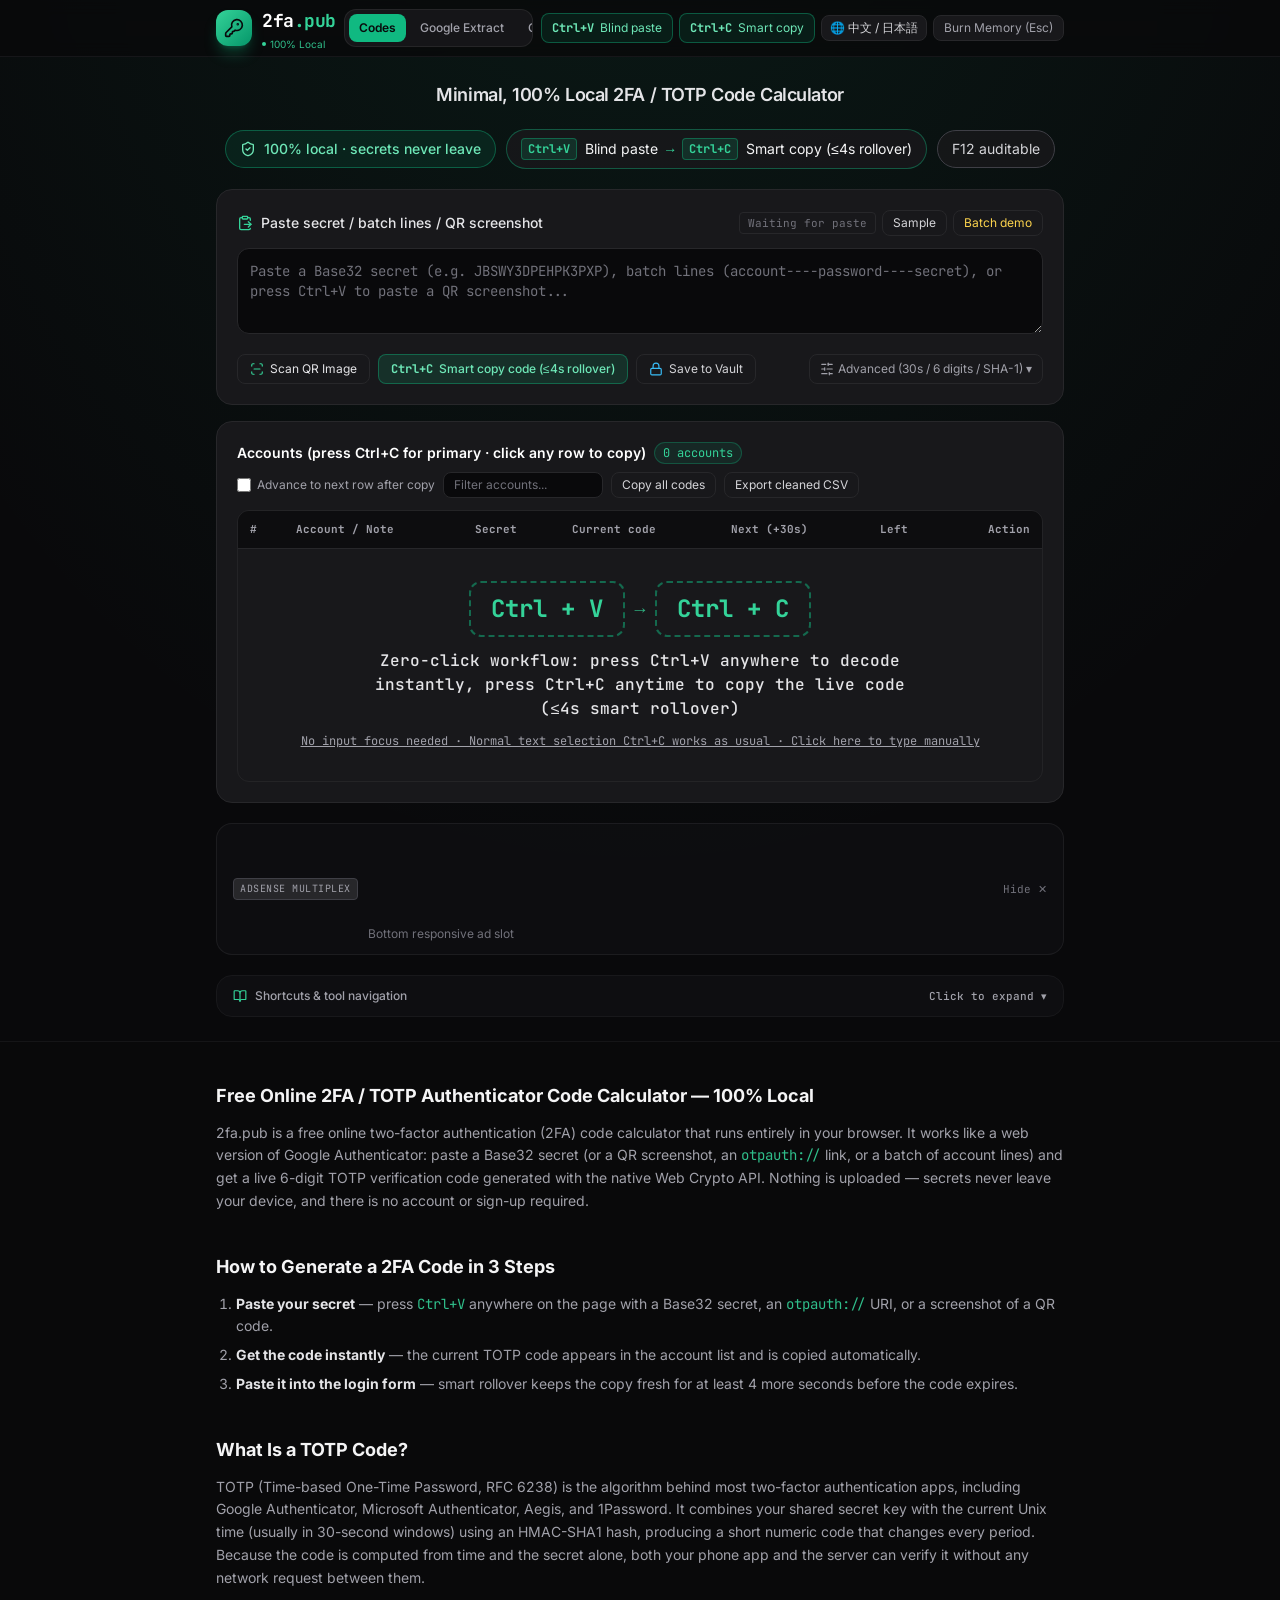
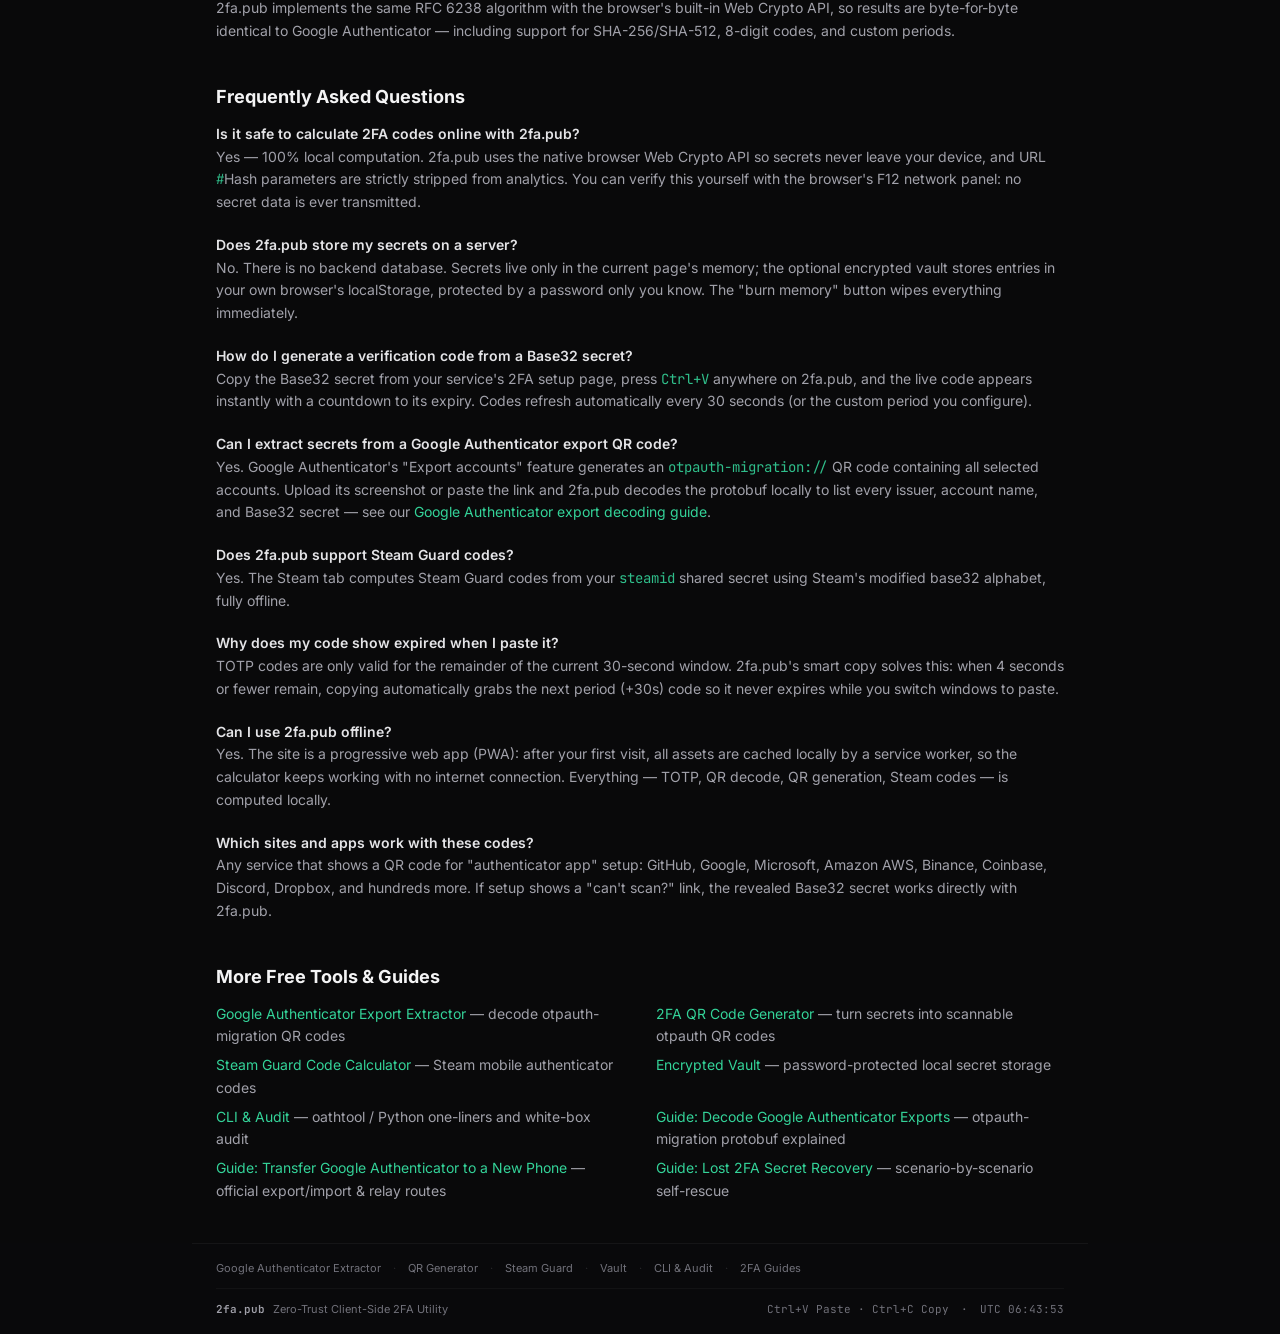
==== index.html @ 12654b47 "Initial commit: 2fa.pub — 100% local 2FA/TOTP toolkit Pure client-side 2FA/TOTP calculator with batc" ====
<!DOCTYPE html>
<html lang="en" class="dark">
<head>
  <meta charset="UTF-8" />
  <meta name="viewport" content="width=device-width, initial-scale=1.0" />
  <title>Free 2FA/TOTP Code Calculator Online - 100% Local, No Uploads | 2fa.pub</title>
  <meta name="description" content="2fa.pub is a 100% client-side 2FA/TOTP code calculator: press Ctrl+V anywhere to decode secrets or QR screenshots instantly, with <=4s smart rollover copy, batch account cleaning, Google Authenticator export decoding, and Steam Guard tokens. Zero uploads." />
  <meta name="keywords" content="2FA calculator,TOTP generator online,2fa.pub,2fa.live alternative,batch 2FA cleaner,Google Authenticator export decoder,otpauth-migration extractor,Steam Guard calculator,2FA验证码计算器,TOTP在线计算,2FA認証コード" />
  <meta name="author" content="2fa.pub" />
  <meta name="robots" content="index, follow, max-image-preview:large, max-snippet:-1" />
  <meta name="theme-color" content="#09090B" />
  <!-- Google AdSense Account Verification -->
  <meta id="metaGoogleAdsenseAccount" name="google-adsense-account" content="ca-pub-7685572758265529" />

  <!-- Canonical & Hreflang -->
  <link rel="canonical" href="https://2fa.pub/" />

  <!-- Open Graph & Twitter Card -->
  <meta property="og:type" content="website" />
  <meta property="og:site_name" content="2fa.pub" />
  <meta property="og:title" content="Free 2FA/TOTP Code Calculator Online - 100% Local, No Uploads | 2fa.pub" />
  <meta property="og:description" content="2fa.pub is a 100% client-side 2FA/TOTP code calculator: press Ctrl+V anywhere to decode secrets or QR screenshots instantly, with <=4s smart rollover copy, batch account cleaning, Google Authenticator export decoding, and Steam Guard tokens. Zero uploads." />
  <meta property="og:url" content="https://2fa.pub/" />
  <meta property="og:locale" content="en_US" />
  <meta property="og:locale:alternate" content="zh_CN" />
  <meta property="og:locale:alternate" content="ja_JP" />
  <meta property="og:image" content="https://2fa.pub/assets/og-image.png" />
  <meta property="og:image:width" content="1200" />
  <meta property="og:image:height" content="630" />
  <meta name="twitter:card" content="summary_large_image" />
  <meta name="twitter:title" content="2fa.pub — Minimalist Zero-Trust Client-Side 2FA Calculator" />
  <meta name="twitter:description" content="Press Ctrl+V anywhere to decode 2FA secrets or QR screenshots in 1.5s. 100% local Web Crypto with 4s smart rollover." />
  <meta name="twitter:image" content="https://2fa.pub/assets/og-image.png" />

  <!-- Favicons & PWA Icons -->
  <link rel="icon" type="image/png" sizes="64x64" href="/assets/icon-64.png" />
  <link rel="icon" type="image/png" sizes="192x192" href="/assets/icon-192.png" />
  <link rel="apple-touch-icon" sizes="180x180" href="/assets/icon-180.png" />
  <link rel="manifest" href="/manifest.json" />

  <!-- JSON-LD Structured Data for Google SEO -->
  <script type="application/ld+json">
  {
    "@context": "https://schema.org",
    "@graph": [
      {
        "@type": "WebSite",
        "@id": "https://2fa.pub/#website",
        "url": "https://2fa.pub/",
        "name": "2fa.pub",
        "description": "Minimalist Zero-Trust Client-Side 2FA/TOTP Calculator",
        "inLanguage": ["en", "zh-CN", "ja"]
      },
      {
        "@type": "WebApplication",
        "@id": "https://2fa.pub/#webapp",
        "name": "2fa.pub Client-Side 2FA/TOTP Utility",
        "url": "https://2fa.pub/",
        "applicationCategory": "SecurityApplication",
        "operatingSystem": "All",
        "offers": { "@type": "Offer", "price": "0", "priceCurrency": "USD" },
        "featureList": [
          "Site-wide Ctrl+V blind paste for Base32 secrets or QR screenshots",
          "Smart <=4s expiration rollover auto-copies the next period code",
          "Batch account/password/secret cleaner (---- and CSV)",
          "Google Authenticator export QR (otpauth-migration://) local secret extractor",
          "100% browser Web Crypto computation with URL #Hash privacy isolation"
        ]
      },
      {
        "@type": "FAQPage",
        "@id": "https://2fa.pub/#faq",
        "mainEntity": [
          {
            "@type": "Question",
            "name": "Is it safe to calculate 2FA codes online with 2fa.pub?",
            "acceptedAnswer": {
              "@type": "Answer",
              "text": "Yes — 100% local computation. 2fa.pub uses the native browser Web Crypto API so secrets never leave your device, and URL #Hash parameters are strictly stripped from analytics. You can verify this yourself with the browser's F12 network panel: no secret data is ever transmitted."
            }
          },
          {
            "@type": "Question",
            "name": "Does 2fa.pub store my secrets on a server?",
            "acceptedAnswer": {
              "@type": "Answer",
              "text": "No. There is no backend database. Secrets live only in the current page's memory; the optional encrypted vault stores entries in your own browser's localStorage, protected by a password only you know. The burn memory button wipes everything immediately."
            }
          },
          {
            "@type": "Question",
            "name": "How do I generate a verification code from a Base32 secret?",
            "acceptedAnswer": {
              "@type": "Answer",
              "text": "Copy the Base32 secret from your service's 2FA setup page, press Ctrl+V anywhere on 2fa.pub, and the live code appears instantly with a countdown to its expiry. Codes refresh automatically every 30 seconds (or the custom period you configure)."
            }
          },
          {
            "@type": "Question",
            "name": "Can I extract secrets from a Google Authenticator export QR code?",
            "acceptedAnswer": {
              "@type": "Answer",
              "text": "Yes. Google Authenticator's Export accounts feature generates an otpauth-migration:// QR code containing all selected accounts. Upload its screenshot or paste the link and 2fa.pub decodes the protobuf locally to list every issuer, account name, and Base32 secret."
            }
          },
          {
            "@type": "Question",
            "name": "Does 2fa.pub support Steam Guard codes?",
            "acceptedAnswer": {
              "@type": "Answer",
              "text": "Yes. The Steam tab computes Steam Guard codes from your steamid shared secret using Steam's modified base32 alphabet, fully offline."
            }
          },
          {
            "@type": "Question",
            "name": "Why does my code show expired when I paste it?",
            "acceptedAnswer": {
              "@type": "Answer",
              "text": "TOTP codes are only valid for the remainder of the current 30-second window. 2fa.pub's smart copy solves this: when 4 seconds or fewer remain, copying automatically grabs the next period (+30s) code so it never expires while you switch windows to paste."
            }
          },
          {
            "@type": "Question",
            "name": "Can I use 2fa.pub offline?",
            "acceptedAnswer": {
              "@type": "Answer",
              "text": "Yes. The site is a progressive web app (PWA): after your first visit, all assets are cached locally by a service worker, so the calculator keeps working with no internet connection. Everything — TOTP, QR decode, QR generation, Steam codes — is computed locally."
            }
          },
          {
            "@type": "Question",
            "name": "Which sites and apps work with these codes?",
            "acceptedAnswer": {
              "@type": "Answer",
              "text": "Any service that shows a QR code for authenticator app setup: GitHub, Google, Microsoft, Amazon AWS, Binance, Coinbase, Discord, Dropbox, and hundreds more. If setup shows a can't scan link, the revealed Base32 secret works directly with 2fa.pub."
            }
          }
        ]
      }
    ]
  }
  </script>

  <link rel="stylesheet" href="/assets/tailwind.css" />
  <link rel="stylesheet" href="/assets/fonts/fonts.css" />
  <script src="/assets/vendor/lucide.min.js"></script>
  <script src="/assets/vendor/jsQR.min.js"></script>
  <script src="/assets/vendor/qrcode.min.js"></script>
  <style>
    body {
      background-color: #09090B;
      color: #F4F4F5;
      font-family: 'Inter', -apple-system, BlinkMacSystemFont, sans-serif;
      overflow-x: hidden;
      background-image: radial-gradient(ellipse 70% 40% at 50% -10%, rgba(16, 185, 129, 0.10), transparent);
    }
    .font-mono-tabular {
      font-family: 'JetBrains Mono', monospace;
      font-variant-numeric: tabular-nums;
    }
    @keyframes pulseFast {
      0%, 100% { opacity: 1; transform: scale(1); }
      50% { opacity: 0.7; transform: scale(0.99); }
    }
    .animate-pulse-fast {
      animation: pulseFast 0.7s cubic-bezier(0.4, 0, 0.6, 1) infinite;
    }
    @keyframes rowRipple {
      0% { background-color: rgba(16, 185, 129, 0.28); }
      100% { background-color: transparent; }
    }
    .row-copied-flash {
      animation: rowRipple 1.1s ease-out;
    }
    details > summary {
      list-style: none;
    }
    details > summary::-webkit-details-marker {
      display: none;
    }
  </style>
</head>
<body class="min-h-screen bg-[#09090B] text-zinc-100 flex flex-col selection:bg-emerald-500/30 selection:text-emerald-200">

  <!-- ==================== ULTRA-CLEAN MINIMAL HEADER ==================== -->
  <header class="border-b border-zinc-900/90 bg-zinc-950/80 backdrop-blur sticky top-0 z-40">
    <div class="max-w-4xl mx-auto px-4 sm:px-6 h-14 flex items-center justify-between gap-2">
      <!-- Brand -->
      <div class="flex items-center gap-2.5 shrink-0">
        <div class="w-9 h-9 rounded-xl bg-gradient-to-br from-emerald-400 to-emerald-600 shadow-lg shadow-emerald-500/30 flex items-center justify-center">
          <i data-lucide="key-round" class="w-5 h-5 text-zinc-950"></i>
        </div>
        <div class="flex flex-col leading-none">
          <span class="text-lg font-bold tracking-tight text-white font-mono-tabular">2fa<span class="text-emerald-400">.pub</span></span>
          <span class="hidden sm:flex items-center gap-1 text-[10px] text-emerald-400/90 mt-1">
            <span class="w-1 h-1 rounded-full bg-emerald-400"></span>
            <span data-i18n="zeroTrustBadge">100% Local</span>
          </span>
        </div>
      </div>

      <!-- Clean Segmented Navigation -->
      <nav class="flex items-center gap-1 overflow-x-auto [scrollbar-width:none] [&::-webkit-scrollbar]:hidden bg-zinc-900/90 p-1 rounded-xl border border-zinc-800/90 text-xs" aria-label="Main navigation" data-i18n-aria="navAriaLabel">
        <button id="tabBtn-totp" type="button" onclick="switchTab('totp')" class="tab-nav-btn px-2.5 py-1.5 rounded-lg font-semibold whitespace-nowrap transition bg-emerald-500 text-zinc-950">
          <span data-i18n="navTotp">Codes</span>
        </button>
        <button id="tabBtn-migration" type="button" onclick="switchTab('migration')" class="tab-nav-btn px-2.5 py-1.5 rounded-lg font-medium whitespace-nowrap transition text-zinc-400 hover:text-white">
          <span data-i18n="navMigration">Google Extract</span>
        </button>
        <button id="tabBtn-qrgen" type="button" onclick="switchTab('qrgen')" class="tab-nav-btn px-2.5 py-1.5 rounded-lg font-medium whitespace-nowrap transition text-zinc-400 hover:text-white">
          <span data-i18n="navQrGen">QR Code</span>
        </button>
        <button id="tabBtn-steam" type="button" onclick="switchTab('steam')" class="tab-nav-btn px-2.5 py-1.5 rounded-lg font-medium whitespace-nowrap transition text-zinc-400 hover:text-white">
          <span data-i18n="navSteam">Steam</span>
        </button>
        <button id="tabBtn-vault" type="button" onclick="switchTab('vault')" class="tab-nav-btn px-2.5 py-1.5 rounded-lg font-medium whitespace-nowrap transition text-zinc-400 hover:text-white">
          <span data-i18n="navVault">Vault</span>
        </button>
        <button id="tabBtn-cli" type="button" onclick="switchTab('cli')" class="tab-nav-btn px-2.5 py-1.5 rounded-lg font-medium whitespace-nowrap transition text-zinc-400 hover:text-white">
          <span data-i18n="navCli">CLI · Audit</span>
        </button>
      </nav>

      <!-- Minimal Utility Actions -->
      <div class="flex items-center gap-1.5 shrink-0">
        <button id="btnHeaderPaste" type="button" onclick="focusOmniInput()" class="hidden md:inline-flex items-center gap-1.5 px-2.5 py-1.5 rounded-lg bg-emerald-500/10 hover:bg-emerald-500/20 border border-emerald-500/40 text-xs text-emerald-300 transition" data-i18n-title="headerPasteTip">
          <kbd class="font-mono-tabular font-bold">Ctrl+V</kbd>
          <span class="hidden lg:inline" data-i18n="headerPasteLabel">Blind paste</span>
        </button>
        <button id="btnHeaderCopy" type="button" onclick="copySmartSingleCode()" class="hidden md:inline-flex items-center gap-1.5 px-2.5 py-1.5 rounded-lg bg-emerald-500/10 hover:bg-emerald-500/20 border border-emerald-500/40 text-xs text-emerald-300 transition" data-i18n-title="headerCopyTip">
          <kbd class="font-mono-tabular font-bold">Ctrl+C</kbd>
          <span class="hidden lg:inline" data-i18n="headerCopyLabel">Smart copy</span>
        </button>
        <button id="btnToggleLang" type="button" onclick="toggleLanguage()" class="px-2 py-1 rounded-lg bg-zinc-900 hover:bg-zinc-800 border border-zinc-800 text-xs text-zinc-300 transition" data-i18n-title="langSwitchTip">
          🌐 日本語 / 中文
        </button>
        <button id="btnBurnAll" type="button" onclick="burnAllData()" class="px-2.5 py-1 rounded-lg bg-zinc-900 hover:bg-red-500/20 border border-zinc-800 hover:border-red-500/40 text-xs text-zinc-400 hover:text-red-300 transition" data-i18n-title="burnTip">
          <span data-i18n="burnBtn">Burn Memory (Esc)</span>
        </button>
      </div>
    </div>
  </header>

  <!-- ==================== CENTERED SINGLE-COLUMN WORKSPACE ==================== -->
  <main class="max-w-4xl w-full mx-auto px-4 sm:px-6 py-6 flex-1 space-y-5">

    <!-- ==================== H1: PRIMARY KEYWORD HEADING ==================== -->
    <h1 class="text-center text-base sm:text-lg font-semibold text-zinc-200 tracking-tight" data-i18n="h1Title">Minimal, 100% Local 2FA / TOTP Code Calculator</h1>

    <!-- ==================== TRUST STRIP: ZERO-TRUST LOCAL & SITE-WIDE BLIND PASTE ==================== -->
    <div class="flex flex-wrap sm:flex-nowrap items-center justify-center gap-2.5 text-sm">
      <button type="button" onclick="switchTab('cli')" class="inline-flex items-center gap-2 px-3.5 py-2 rounded-full bg-emerald-500/10 border border-emerald-500/40 text-emerald-300 font-medium hover:bg-emerald-500/20 transition whitespace-nowrap" data-i18n-title="trustLocalTip">
        <i data-lucide="shield-check" class="w-4 h-4"></i>
        <span data-i18n="trustLocal">100% local · secrets never leave</span>
      </button>
      <button type="button" onclick="copySmartSingleCode()" class="inline-flex items-center gap-2 px-3.5 py-2 rounded-full bg-zinc-900/90 hover:bg-zinc-800 border border-emerald-500/40 text-zinc-100 transition whitespace-nowrap" data-i18n-title="trustComboTip">
        <kbd class="px-1.5 py-0.5 rounded bg-emerald-500/15 border border-emerald-500/40 font-mono-tabular font-bold text-emerald-400 text-xs">Ctrl+V</kbd>
        <span data-i18n="trustPaste">Blind paste</span>
        <span class="text-emerald-400 font-mono-tabular font-bold">→</span>
        <kbd class="px-1.5 py-0.5 rounded bg-emerald-500/15 border border-emerald-500/40 font-mono-tabular font-bold text-emerald-400 text-xs">Ctrl+C</kbd>
        <span data-i18n="trustCopy">Smart copy (≤4s rollover)</span>
      </button>
      <button type="button" onclick="switchTab('cli')" class="inline-flex items-center gap-2 px-3.5 py-2 rounded-full bg-zinc-900/80 border border-zinc-700 text-zinc-300 hover:text-zinc-100 hover:border-zinc-600 transition whitespace-nowrap" data-i18n-title="trustAuditTip">
        <span data-i18n="trustAudit">F12 auditable</span>
      </button>
    </div>

    <!-- ==================== TAB 1: MINIMALIST TOTP CALCULATOR ==================== -->
    <section id="view-totp" class="space-y-4">

      <!-- OMNI-INPUT BOX -->
      <div class="bg-[#18181B] border border-[#27272A] rounded-2xl p-4 sm:p-5 space-y-3">
        <div class="flex items-center justify-between gap-2 flex-wrap">
          <label for="omniInputTextarea" class="text-xs sm:text-sm font-medium text-zinc-200 flex items-center gap-2">
            <i data-lucide="clipboard-paste" class="w-4 h-4 text-emerald-400"></i>
            <span data-i18n="inputCabinTitle">Paste secret / batch lines / QR screenshot</span>
          </label>
          <div class="flex items-center gap-1.5">
            <span id="detectedModeBadge" class="text-[11px] font-mono-tabular px-2 py-0.5 rounded bg-zinc-900 border border-zinc-800 text-zinc-500" data-i18n="badgeIdle">Waiting for paste</span>
            <button id="btnSampleSingle" type="button" onclick="loadSampleSingle()" class="text-xs px-2.5 py-1 rounded-lg bg-zinc-900 hover:bg-zinc-800 text-zinc-300 border border-zinc-800 transition" data-i18n="sampleSingle">Sample</button>
            <button id="btnSampleBatch" type="button" onclick="loadSampleBatch()" class="text-xs px-2.5 py-1 rounded-lg bg-zinc-900 hover:bg-zinc-800 text-amber-300 border border-zinc-800 transition" data-i18n="sampleBatch">Batch demo</button>
          </div>
        </div>

        <textarea
          id="omniInputTextarea"
          rows="3"
          oninput="handleOmniInput()"
          data-i18n-placeholder="inputPlaceholder"
          placeholder="Paste a Base32 secret (e.g. JBSWY3DPEHPK3PXP), batch lines (account----password----secret), or press Ctrl+V to paste a QR screenshot..."
          class="w-full rounded-xl bg-zinc-950 border border-zinc-800 focus:border-emerald-500/70 p-3 text-xs sm:text-sm font-mono-tabular text-zinc-100 placeholder-zinc-500 outline-none transition resize-y"
        ></textarea>

        <!-- Compact Bottom Toolbar + Collapsible Advanced Options -->
        <div class="flex flex-wrap items-center justify-between gap-2 pt-0.5 text-xs">
          <div class="flex items-center gap-2 flex-wrap">
            <label for="qrFileInput" class="cursor-pointer inline-flex items-center gap-1.5 px-3 py-1.5 rounded-lg bg-zinc-900 hover:bg-zinc-800 border border-zinc-800 text-zinc-200 transition">
              <i data-lucide="scan-line" class="w-3.5 h-3.5 text-emerald-400"></i>
              <span data-i18n="scanQrBtn">Scan QR Image</span>
              <input id="qrFileInput" type="file" accept="image/*" class="hidden" onchange="handleQrFileUpload(event)" />
            </label>
            <button id="btnToolbarSmartCopy" type="button" onclick="copySmartSingleCode()" class="inline-flex items-center gap-1.5 px-3 py-1.5 rounded-lg bg-emerald-500/15 hover:bg-emerald-500/25 border border-emerald-500/40 text-emerald-300 font-medium transition" data-i18n-title="headerCopyTip">
              <kbd class="font-mono-tabular font-bold">Ctrl+C</kbd>
              <span data-i18n="toolbarSmartCopyBtn">Smart copy code (≤4s rollover)</span>
            </button>
            <button id="btnQuickSaveVault" type="button" onclick="quickSendToVault()" class="inline-flex items-center gap-1.5 px-3 py-1.5 rounded-lg bg-zinc-900 hover:bg-zinc-800 border border-zinc-800 text-zinc-300 transition">
              <i data-lucide="lock" class="w-3.5 h-3.5 text-sky-400"></i>
              <span data-i18n="saveToVaultBtn">Save to Vault</span>
            </button>
          </div>

          <details class="relative">
            <summary class="cursor-pointer inline-flex items-center gap-1 px-2.5 py-1.5 rounded-lg bg-zinc-900 hover:bg-zinc-800 border border-zinc-800 text-zinc-400 hover:text-zinc-200 transition">
              <i data-lucide="sliders-horizontal" class="w-3.5 h-3.5"></i>
              <span data-i18n="advancedParams">Advanced (30s / 6 digits / SHA-1) ▾</span>
            </summary>
            <div class="mt-2 p-3 rounded-xl bg-zinc-950 border border-zinc-800 grid grid-cols-3 gap-2 text-xs">
              <div>
                <label for="selectPeriod" class="block text-[11px] text-zinc-400 mb-1" data-i18n="periodLabel">Period</label>
                <select id="selectPeriod" onchange="refreshAllCodes()" class="w-full rounded bg-zinc-900 border border-zinc-800 px-2 py-1 font-mono-tabular text-zinc-200">
                  <option value="30" selected>30s</option>
                  <option value="60">60s</option>
                  <option value="15">15s</option>
                </select>
              </div>
              <div>
                <label for="selectDigits" class="block text-[11px] text-zinc-400 mb-1" data-i18n="digitsLabel">Digits</label>
                <select id="selectDigits" onchange="refreshAllCodes()" class="w-full rounded bg-zinc-900 border border-zinc-800 px-2 py-1 font-mono-tabular text-zinc-200">
                  <option value="6" selected>6</option>
                  <option value="8">8</option>
                </select>
              </div>
              <div>
                <label for="selectAlgorithm" class="block text-[11px] text-zinc-400 mb-1" data-i18n="algoLabel">Algorithm</label>
                <select id="selectAlgorithm" onchange="refreshAllCodes()" class="w-full rounded bg-zinc-900 border border-zinc-800 px-2 py-1 font-mono-tabular text-zinc-200">
                  <option value="SHA-1" selected>SHA-1</option>
                  <option value="SHA-256">SHA-256</option>
                  <option value="SHA-512">SHA-512</option>
                </select>
              </div>
            </div>
          </details>
        </div>
      </div>

      <!-- STEP 3: BATCH TABLE (Clean, Compact, Click Row to Copy) -->
      <div class="bg-[#18181B] border border-[#27272A] rounded-2xl p-4 sm:p-5 space-y-3">
        <div class="flex flex-wrap items-center justify-between gap-x-3 gap-y-2">
          <div class="flex items-center gap-2 min-w-0">
            <span class="text-xs sm:text-sm font-semibold text-white" data-i18n="listTitle">Accounts (press Ctrl+C for primary · click any row to copy)</span>
            <span id="batchCountBadge" class="whitespace-nowrap text-xs font-mono-tabular px-2 py-0.5 rounded-full bg-emerald-500/10 border border-emerald-500/30 text-emerald-400">
              0
            </span>
          </div>
          <div class="flex items-center gap-2 flex-wrap">
            <label class="inline-flex items-center gap-1.5 cursor-pointer select-none whitespace-nowrap" data-i18n-title="autoAdvanceTip">
              <input id="autoAdvanceToggle" type="checkbox" onchange="onAutoAdvanceToggle(this.checked)" class="w-3.5 h-3.5 accent-emerald-500 cursor-pointer" />
              <span class="text-xs text-zinc-400" data-i18n="autoAdvanceLabel">Advance to next row after copy</span>
            </label>
            <input
              id="batchFilterInput"
              type="text"
              oninput="renderBatchTable()"
              data-i18n-placeholder="filterPlaceholder"
              placeholder="Filter accounts..."
              class="rounded-lg bg-zinc-950 border border-zinc-800 px-2.5 py-1 text-xs text-zinc-200 placeholder-zinc-500 outline-none focus:border-emerald-500 w-32 sm:w-40"
            />
            <button id="btnCopyAllBatch" type="button" onclick="copyAllBatchCodes()" class="whitespace-nowrap px-2.5 py-1 rounded-lg bg-zinc-900 hover:bg-zinc-800 border border-zinc-800 text-xs text-zinc-300 transition" data-i18n="copyAllBtn">Copy all codes</button>
            <button id="btnExportBatchCsv" type="button" onclick="exportBatchCsv()" class="whitespace-nowrap px-2.5 py-1 rounded-lg bg-zinc-900 hover:bg-zinc-800 border border-zinc-800 text-xs text-zinc-300 transition" data-i18n="exportCsvBtn">Export cleaned CSV</button>
          </div>
        </div>

        <div class="overflow-x-auto rounded-xl border border-zinc-800/80">
          <table class="w-full text-left border-collapse">
            <thead>
              <tr class="border-b border-zinc-800 bg-zinc-950/70 text-[11px] font-mono-tabular text-zinc-400">
                <th class="py-2.5 px-3">#</th>
                <th class="py-2.5 px-3" data-i18n="thAccount">Account / Note</th>
                <th class="py-2.5 px-3 hidden sm:table-cell" data-i18n="thSecret">Secret</th>
                <th class="py-2.5 px-3" data-i18n="thCurrent">Current code</th>
                <th class="py-2.5 px-3" data-i18n="thNext">Next (+30s)</th>
                <th class="py-2.5 px-3" data-i18n="thRemaining">Left</th>
                <th class="py-2.5 px-3 text-right" data-i18n="thActions">Action</th>
              </tr>
            </thead>
            <tbody id="batchTableBody" class="divide-y divide-zinc-800/50 text-xs sm:text-sm font-mono-tabular">
            </tbody>
          </table>
        </div>
      </div>

    </section>

    <!-- ==================== TAB 2: GOOGLE AUTHENTICATOR MIGRATION EXTRACTOR ==================== -->
    <section id="view-migration" class="hidden space-y-4">
      <div class="bg-[#18181B] border border-[#27272A] rounded-2xl p-5 shadow-xl space-y-4">
        <div class="flex flex-col sm:flex-row sm:items-center justify-between gap-2 border-b border-zinc-800 pb-3">
          <div>
            <h2 class="text-base font-bold text-white" data-i18n="migrationTitle">Google Authenticator Export Extractor</h2>
            <p class="text-xs text-zinc-400 mt-0.5"><span data-i18n="migrationDesc1">Paste an </span><code class="text-emerald-400 font-mono-tabular">otpauth-migration://</code><span data-i18n="migrationDesc2"> link or upload the exported QR screenshot to extract Base32 secrets locally.</span></p>
          </div>
          <div class="flex items-center gap-2">
            <button id="btnLoadDemoMigration" type="button" onclick="loadDemoMigrationPayload()" class="px-3 py-1.5 rounded-xl bg-emerald-500/15 border border-emerald-500/40 text-emerald-300 text-xs font-medium" data-i18n="migrationDemoBtn">Load demo payload</button>
            <label for="migrationQrInput" class="cursor-pointer px-3 py-1.5 rounded-xl bg-zinc-900 border border-zinc-800 text-zinc-200 text-xs font-medium">
              <span data-i18n="migrationUploadBtn">Upload QR image</span>
              <input id="migrationQrInput" type="file" accept="image/*" class="hidden" onchange="handleMigrationQrUpload(event)" />
            </label>
          </div>
        </div>

        <div class="flex flex-col sm:flex-row gap-2">
          <input
            id="migrationUriInput"
            type="text"
            oninput="parseMigrationInput()"
            placeholder="otpauth-migration://offline?data=..."
            class="flex-1 rounded-xl bg-zinc-950 border border-zinc-800 px-3 py-2 text-xs font-mono-tabular text-zinc-100 outline-none focus:border-emerald-500"
          />
          <button id="btnParseMigration" type="button" onclick="parseMigrationInput()" class="px-4 py-2 rounded-xl bg-emerald-500 text-zinc-950 font-semibold text-xs" data-i18n="migrationParseBtn">Decode</button>
          <button id="btnSendMigrationToBatch" type="button" onclick="sendMigrationAccountsToBatch()" class="px-4 py-2 rounded-xl bg-zinc-900 border border-zinc-700 text-zinc-200 text-xs" data-i18n="migrationSendBtn">Send to calculator</button>
        </div>

        <div class="overflow-x-auto rounded-xl border border-zinc-800">
          <table class="w-full text-left border-collapse">
            <thead>
              <tr class="border-b border-zinc-800 bg-zinc-950/80 text-[11px] font-mono-tabular text-zinc-400">
                <th class="py-2.5 px-3">#</th>
                <th class="py-2.5 px-3" data-i18n="thIssuer">Issuer</th>
                <th class="py-2.5 px-3" data-i18n="thAccountName">Account</th>
                <th class="py-2.5 px-3" data-i18n="thExtracted">Extracted Base32 secret</th>
                <th class="py-2.5 px-3" data-i18n="thParams">Params</th>
                <th class="py-2.5 px-3 text-right" data-i18n="thActions">Action</th>
              </tr>
            </thead>
            <tbody id="migrationResultBody" class="divide-y divide-zinc-800/60 text-xs font-mono-tabular"></tbody>
          </table>
        </div>
      </div>
    </section>

    <!-- ==================== TAB 3: QR CODE GENERATOR ==================== -->
    <section id="view-qrgen" class="hidden space-y-4">
      <div class="grid grid-cols-1 md:grid-cols-12 gap-4">
        <div class="md:col-span-7 bg-[#18181B] border border-[#27272A] rounded-2xl p-5 space-y-3 text-xs">
          <h2 class="text-base font-bold text-white" data-i18n="qrGenTitle">2FA QR Generator</h2>
          <div>
            <label for="qrGenSecret" class="block text-zinc-400 mb-1" data-i18n="qrSecretLabel">Base32 secret *</label>
            <input id="qrGenSecret" type="text" value="JBSWY3DPEHPK3PXP" oninput="renderQrGenerator()" class="w-full rounded-xl bg-zinc-950 border border-zinc-800 px-3 py-2 font-mono-tabular text-sm text-emerald-400 outline-none" />
          </div>
          <div class="grid grid-cols-2 gap-3">
            <div>
              <label for="qrGenIssuer" class="block text-zinc-400 mb-1" data-i18n="qrIssuerLabel">Issuer</label>
              <input id="qrGenIssuer" type="text" value="GitHub" oninput="renderQrGenerator()" class="w-full rounded-xl bg-zinc-950 border border-zinc-800 px-3 py-2 text-zinc-100 outline-none" />
            </div>
            <div>
              <label for="qrGenAccount" class="block text-zinc-400 mb-1" data-i18n="qrAccountLabel">Account name</label>
              <input id="qrGenAccount" type="text" value="dev@2fa.pub" oninput="renderQrGenerator()" class="w-full rounded-xl bg-zinc-950 border border-zinc-800 px-3 py-2 text-zinc-100 outline-none" />
            </div>
            <div>
              <label for="qrGenPeriod" class="block text-zinc-400 mb-1" data-i18n="qrPeriodLabel">Period (s)</label>
              <input id="qrGenPeriod" type="number" value="30" oninput="renderQrGenerator()" class="w-full rounded-xl bg-zinc-950 border border-zinc-800 px-3 py-2 font-mono-tabular text-zinc-100 outline-none" />
            </div>
            <div>
              <label for="qrGenDigits" class="block text-zinc-400 mb-1" data-i18n="qrDigitsLabel">Digits</label>
              <select id="qrGenDigits" onchange="renderQrGenerator()" class="w-full rounded-xl bg-zinc-950 border border-zinc-800 px-3 py-2 font-mono-tabular text-zinc-100 outline-none">
                <option value="6" selected>6</option>
                <option value="8">8</option>
              </select>
            </div>
          </div>
          <div class="flex gap-2 pt-1">
            <input id="qrGenOtpauthUri" type="text" readonly class="flex-1 rounded-xl bg-zinc-950 border border-zinc-800 px-3 py-2 font-mono-tabular text-zinc-400" />
            <button id="btnCopyOtpauthUri" type="button" onclick="copyQrOtpauthUri()" class="px-3 py-2 rounded-xl bg-zinc-900 border border-zinc-700 text-zinc-200" data-i18n="qrCopyLink">Copy link</button>
          </div>
        </div>

        <div class="md:col-span-5 bg-[#18181B] border border-[#27272A] rounded-2xl p-5 flex flex-col items-center justify-center space-y-3">
          <div id="qrCanvasContainer" class="p-3.5 bg-white rounded-2xl">
            <canvas id="qrOutputCanvas" width="200" height="200"></canvas>
          </div>
          <button id="btnDownloadQrPng" type="button" onclick="downloadQrPng()" class="px-4 py-2 rounded-xl bg-emerald-500 text-zinc-950 font-semibold text-xs" data-i18n="qrDownload">Download PNG</button>
        </div>
      </div>
    </section>

    <!-- ==================== TAB 4: STEAM GUARD CALCULATOR ==================== -->
    <section id="view-steam" class="hidden space-y-4">
      <div class="bg-[#18181B] border border-[#27272A] rounded-2xl p-5 space-y-4">
        <div class="flex items-center justify-between flex-wrap gap-2 border-b border-zinc-800 pb-3">
          <div>
            <h2 class="text-base font-bold text-white" data-i18n="steamTitle">Steam Guard Token Calculator</h2>
            <p class="text-xs text-zinc-400"><span data-i18n="steamDesc1">Supports Base64 </span><code class="font-mono-tabular text-emerald-400">shared_secret</code><span data-i18n="steamDesc2">, maFile JSON or Base32 secret.</span></p>
          </div>
          <button id="btnLoadSteamDemo" type="button" onclick="loadSteamSample()" class="px-3 py-1.5 rounded-xl bg-emerald-500/15 border border-emerald-500/40 text-emerald-300 text-xs" data-i18n="steamDemoBtn">Load demo secret</button>
        </div>

        <div class="grid grid-cols-1 md:grid-cols-2 gap-4 items-center">
          <div class="space-y-2">
            <textarea
              id="steamSecretInput"
              rows="4"
              oninput="refreshSteamCode()"
              data-i18n-placeholder="steamPlaceholder"
              placeholder="Paste shared_secret (Base64), maFile JSON or Base32 secret..."
              class="w-full rounded-xl bg-zinc-950 border border-zinc-800 p-3 font-mono-tabular text-xs text-zinc-100 placeholder-zinc-500 outline-none"
            ></textarea>
            <p id="steamParseModeHint" class="text-xs font-mono-tabular text-zinc-500" data-i18n="steamIdle">Waiting for input</p>
          </div>

          <div class="bg-zinc-950 border border-zinc-800 rounded-2xl p-5 space-y-3">
            <div class="flex items-center justify-between text-xs text-zinc-400">
              <span data-i18n="steamCurrent">Current Steam token</span>
              <span id="steamRemainingLabel" class="font-mono-tabular text-emerald-400">--s</span>
            </div>
            <div class="flex items-center justify-between">
              <div id="steamCurrentToken" onclick="copySteamToken()" class="cursor-pointer text-4xl font-bold font-mono-tabular tracking-widest text-white select-all">-----</div>
              <div class="text-right">
                <span class="text-[11px] text-zinc-500 block" data-i18n="thNext">Next (+30s)</span>
                <span id="steamNextToken" class="text-lg font-bold font-mono-tabular text-zinc-300">-----</span>
              </div>
            </div>
            <div class="w-full h-1.5 rounded-full bg-zinc-900 overflow-hidden">
              <div id="steamProgressBar" class="h-full bg-emerald-500" style="width: 75%;"></div>
            </div>
            <button id="btnCopySteamToken" type="button" onclick="copySteamToken()" class="w-full py-2 rounded-xl bg-emerald-500 text-zinc-950 font-semibold text-xs" data-i18n="steamCopyBtn">Press Ctrl+C or click to copy Steam token (≤4s auto-rollover)</button>
          </div>
        </div>
      </div>
    </section>

    <!-- ==================== TAB 5: AES-GCM VAULT ==================== -->
    <section id="view-vault" class="hidden space-y-4">
      <div class="bg-[#18181B] border border-[#27272A] rounded-2xl p-5 space-y-4">
        <div class="flex items-center justify-between flex-wrap gap-2 border-b border-zinc-800 pb-3">
          <div>
            <h2 class="text-base font-bold text-white" data-i18n="vaultTitle">Encrypted Vault (AES-256-GCM)</h2>
            <p class="text-xs text-zinc-400" data-i18n="vaultDesc">Derives a key from your master password via PBKDF2 (100,000 iterations) and stores data encrypted in browser-local storage.</p>
          </div>
          <span id="vaultStatusBadge" class="text-xs font-mono-tabular px-2.5 py-1 rounded-full bg-zinc-900 border border-zinc-700 text-zinc-300" data-i18n="vaultChecking">Checking...</span>
        </div>

        <div class="grid grid-cols-1 md:grid-cols-2 gap-4">
          <div class="space-y-3">
            <input
              id="vaultMasterPassword"
              type="password"
              data-i18n-placeholder="vaultPasswordPlaceholder"
              placeholder="Enter master password..."
              class="w-full rounded-xl bg-zinc-950 border border-zinc-800 px-3.5 py-2 text-xs font-mono-tabular text-zinc-100 outline-none"
            />
            <div class="flex flex-wrap gap-2">
              <button id="btnEncryptAndSaveVault" type="button" onclick="encryptAndSaveVault()" class="px-3.5 py-2 rounded-xl bg-emerald-500 text-zinc-950 font-semibold text-xs" data-i18n="vaultSaveBtn">🔒 Encrypt & save current data</button>
              <button id="btnUnlockVault" type="button" onclick="decryptAndLoadVault()" class="px-3.5 py-2 rounded-xl bg-zinc-900 border border-zinc-700 text-zinc-200 text-xs" data-i18n="vaultLoadBtn">🔓 Decrypt & load</button>
              <button id="btnClearVaultStorage" type="button" onclick="clearEncryptedVault()" class="px-3 py-2 rounded-xl bg-red-500/10 border border-red-500/30 text-red-400 text-xs" data-i18n="vaultWipeBtn">🗑️ Destroy ciphertext</button>
            </div>
          </div>
          <pre id="vaultCiphertextPreview" class="h-32 overflow-auto rounded-xl bg-zinc-950 border border-zinc-800 p-3 text-[11px] font-mono-tabular text-zinc-400 whitespace-pre-wrap break-all"></pre>
        </div>
      </div>
    </section>

    <!-- ==================== TAB 6: CLI & SECURITY AUDIT ==================== -->
    <section id="view-cli" class="hidden space-y-4">
      <div class="grid grid-cols-1 md:grid-cols-2 gap-4 items-start">

        <!-- LEFT: LIVE SECURITY AUDIT -->
        <div class="bg-[#18181B] border border-[#27272A] rounded-2xl p-5 space-y-4">
          <div class="flex items-center justify-between">
            <div>
              <h2 class="text-base font-bold text-white" data-i18n="auditTitle">Live Security Audit</h2>
              <p class="text-xs text-zinc-400 mt-0.5" data-i18n="auditDesc">Measured live on this page — verify it yourself anytime.</p>
            </div>
            <button id="btnRunSecurityAudit" type="button" onclick="runLiveSecurityAudit()" class="shrink-0 px-3 py-1.5 rounded-lg bg-emerald-500/15 border border-emerald-500/40 text-emerald-300 text-xs font-medium" data-i18n="auditRefresh">Refresh audit</button>
          </div>
          <div id="securityAuditResultBox" class="grid grid-cols-2 gap-2.5"></div>

          <details class="rounded-xl bg-zinc-950 border border-zinc-800 overflow-hidden">
            <summary class="cursor-pointer flex items-center justify-between px-3.5 py-3 text-xs select-none">
              <span class="text-zinc-300">Cloudflare Pages <code class="text-emerald-400 font-mono-tabular">_headers</code> <span data-i18n="cspSummary">security response headers</span></span>
              <span class="flex items-center gap-3">
                <button type="button" onclick="event.stopPropagation();copyHeadersConfig()" class="text-emerald-400 hover:underline font-mono-tabular text-[11px]" data-i18n="copyBtn">Copy</button>
                <span class="text-zinc-500 font-mono-tabular text-[11px]" data-i18n="expandHint">Expand ▾</span>
              </span>
            </summary>
            <pre id="cspHeadersCodeBlock" class="px-3.5 pb-3.5 text-[11px] leading-relaxed font-mono-tabular text-emerald-300/90 whitespace-pre-wrap break-all">/*
  Content-Security-Policy: default-src 'self'; script-src 'self' 'unsafe-inline' https://www.googletagmanager.com https://pagead2.googlesyndication.com https://static.cloudflareinsights.com; style-src 'self' 'unsafe-inline'; font-src 'self'; img-src 'self' data: blob: https://pagead2.googlesyndication.com https://www.google-analytics.com https://*.google-analytics.com; frame-src https://googleads.g.doubleclick.net https://tpc.googlesyndication.com; connect-src 'self' https://www.google-analytics.com https://*.google-analytics.com https://analytics.google.com https://*.analytics.google.com https://pagead2.googlesyndication.com https://*.googlesyndication.com https://*.doubleclick.net https://ep1.adtrafficquality.google https://*.adtrafficquality.google https://cloudflareinsights.com; frame-ancestors 'none';
  X-Frame-Options: DENY
  X-Content-Type-Options: nosniff
  Referrer-Policy: strict-origin-when-cross-origin</pre>
          </details>
        </div>

        <!-- RIGHT: TERMINAL CLI SNIPPETS -->
        <div class="bg-[#18181B] border border-[#27272A] rounded-2xl p-5 space-y-3">
          <div>
            <h2 class="text-base font-bold text-white" data-i18n="cliTitle">One-line CLI 2FA generation</h2>
            <p class="text-xs text-zinc-400 mt-0.5" data-i18n="cliDesc">Compute without the site: copy any snippet into your terminal.</p>
          </div>
          <div class="rounded-xl bg-zinc-950 border border-zinc-800 overflow-hidden">
            <div class="flex items-center justify-between px-3.5 py-2 border-b border-zinc-800/80 text-xs">
              <span class="text-zinc-300" data-i18n="cliOathTitle">macOS / Linux (oathtool)</span>
              <button id="btnCopyCliOath" type="button" onclick="copyCliSnippet('oath')" class="text-emerald-400 hover:underline font-mono-tabular text-[11px]" data-i18n="copyBtn">Copy</button>
            </div>
            <pre id="cliSnippetOath" class="px-3.5 py-2.5 text-xs font-mono-tabular text-zinc-200 whitespace-pre-wrap break-all">oathtool --totp -b "JBSWY3DPEHPK3PXP"</pre>
          </div>
          <div class="rounded-xl bg-zinc-950 border border-zinc-800 overflow-hidden">
            <div class="flex items-center justify-between px-3.5 py-2 border-b border-zinc-800/80 text-xs">
              <span class="text-zinc-300" data-i18n="cliPyTitle">Python 3 zero-dependency one-liner</span>
              <button id="btnCopyCliPy" type="button" onclick="copyCliSnippet('py')" class="text-emerald-400 hover:underline font-mono-tabular text-[11px]" data-i18n="copyBtn">Copy</button>
            </div>
            <pre id="cliSnippetPy" class="px-3.5 py-2.5 text-xs font-mono-tabular text-zinc-200 whitespace-pre-wrap break-all">python3 -c "import base64,hmac,hashlib,struct,time;k=base64.b32decode('JBSWY3DPEHPK3PXP',True);h=hmac.new(k,struct.pack('>Q',int(time.time()//30)),hashlib.sha1).digest();o=h[-1]&15;print(f'{(struct.unpack(\">I\",h[o:o+4])[0]&0x7fffffff)%1000000:06d}')"</pre>
          </div>
          <div class="rounded-xl bg-zinc-950 border border-zinc-800 overflow-hidden">
            <div class="flex items-center justify-between px-3.5 py-2 border-b border-zinc-800/80 text-xs">
              <span class="text-zinc-300" data-i18n="cliAliasTitle">Shell alias (zsh / bash)</span>
              <button id="btnCopyCliAlias" type="button" onclick="copyCliSnippet('alias')" class="text-emerald-400 hover:underline font-mono-tabular text-[11px]" data-i18n="copyBtn">Copy</button>
            </div>
            <pre id="cliSnippetAlias" class="px-3.5 py-2.5 text-xs font-mono-tabular text-zinc-200 whitespace-pre-wrap break-all">2fa() { oathtool --totp -b "$1" | pbcopy && echo "✅ Copied 2FA to clipboard"; }</pre>
          </div>
        </div>
      </div>
    </section>

    <!-- ==================== NON-INTRUSIVE GOOGLE ADSENSE SLOT (FOOTER RESPONSIVE BANNER) ==================== -->
    <div id="adContainerBottom" class="rounded-2xl bg-zinc-900/35 border border-zinc-800/60 px-4 py-3 flex flex-col sm:flex-row items-center justify-between gap-2 text-xs">
      <div class="flex items-center gap-2.5 min-w-0 flex-1">
        <span class="text-[10px] font-mono-tabular uppercase tracking-wider px-1.5 py-0.5 rounded bg-zinc-800 text-zinc-400 border border-zinc-700 shrink-0">AdSense Multiplex</span>
        <div id="adsenseMountBottom" class="flex-1 truncate text-zinc-400">
          <ins class="adsbygoogle"
               style="display:block;min-height:90px;max-height:120px;overflow:hidden"
               data-ad-client="ca-pub-7685572758265529"
               data-ad-slot="1000000002"
               data-ad-format="auto"
               data-full-width-responsive="true"></ins>
          <span id="adBottomFallbackText" class="text-zinc-500" data-i18n="adFallback">Bottom responsive ad slot</span>
        </div>
      </div>
      <button id="btnHideBottomAd" type="button" onclick="dismissAdSlot('adContainerBottom')" class="text-zinc-500 hover:text-zinc-300 text-[11px] font-mono-tabular" data-i18n="adHide">Hide ✕</button>
    </div>

    <!-- ==================== FOLDED SEO & SHORTCUT GUIDE DRAWER (Zero Clutter by Default) ==================== -->
    <details class="rounded-2xl bg-zinc-900/40 border border-zinc-900 px-4 py-3 text-xs text-zinc-400">
      <summary class="cursor-pointer flex items-center justify-between font-medium text-zinc-400 hover:text-zinc-200 transition">
        <span class="flex items-center gap-2">
          <i data-lucide="book-open" class="w-3.5 h-3.5 text-emerald-400"></i>
          <span data-i18n="drawerTitle">Shortcuts & tool navigation</span>
        </span>
        <span class="font-mono-tabular text-[11px]" data-i18n="drawerExpand">Click to expand ▾</span>
      </summary>

      <div class="pt-4 mt-3 border-t border-zinc-800/80 space-y-4">
        <div class="flex flex-wrap items-center gap-2 font-mono-tabular text-[11px]">
          <button id="btnShortcutPaste" type="button" onclick="triggerBlindPasteDemo()" class="px-2.5 py-1 rounded bg-zinc-900 border border-zinc-800 text-zinc-300" data-i18n="scPaste">Ctrl+V blind paste anywhere</button>
          <button id="btnShortcutEnter" type="button" onclick="copySmartSingleCode()" class="px-2.5 py-1 rounded bg-zinc-900 border border-zinc-800 text-zinc-300" data-i18n="scEnter">Ctrl+C smart copy (≤4s rollover)</button>
          <button id="btnShortcutSlash" type="button" onclick="focusOmniInput()" class="px-2.5 py-1 rounded bg-zinc-900 border border-zinc-800 text-zinc-300" data-i18n="scSlash">/ focus input</button>
          <button id="btnShortcutAltTabs" type="button" onclick="cycleNextTab()" class="px-2.5 py-1 rounded bg-zinc-900 border border-zinc-800 text-zinc-300" data-i18n="scAlt">Alt + 1~6 switch tools</button>
          <button id="btnShortcutEsc" type="button" onclick="burnAllData()" class="px-2.5 py-1 rounded bg-zinc-900 border border-zinc-800 text-zinc-300" data-i18n="scEsc">Esc wipe memory</button>
          <button id="btnQuickVerifyZeroNet" type="button" onclick="loadSampleBatch()" class="px-2.5 py-1 rounded bg-zinc-900 border border-zinc-800 text-sky-300" data-i18n="scBatchDemo">▶ Try batch cleaning</button>
          <button id="btnDemoRolloverDrawer" type="button" onclick="simulateSmartRolloverDemo()" class="px-2.5 py-1 rounded bg-zinc-900 border border-zinc-800 text-red-300" data-i18n="scRolloverDemo">≤4s rollover demo</button>
          <button id="btnOpenQrDrawer" type="button" onclick="openCurrentInQrGenerator()" class="px-2.5 py-1 rounded bg-zinc-900 border border-zinc-800 text-zinc-300" data-i18n="scToQr">Convert to QR for phone</button>
          <button id="btnCopyHashUrlDrawer" type="button" onclick="copyBookmarkHashUrl()" class="px-2.5 py-1 rounded bg-zinc-900 border border-zinc-800 text-amber-300"><span data-i18n="hashBookmarkBtn">#Hash Bookmark</span></button>
        </div>

        <div class="grid grid-cols-2 sm:grid-cols-3 md:grid-cols-6 gap-2">
          <button id="btnSeoNavTotp" type="button" onclick="switchTab('totp')" class="text-left p-2.5 rounded-xl bg-zinc-950 border border-zinc-800/80 hover:border-emerald-500/40">
            <div class="font-mono-tabular text-emerald-400 font-semibold" data-i18n="seoTotpTitle">/ Batch 2FA calc</div>
            <div class="text-zinc-400 text-[11px] mt-0.5" data-i18n="seoTotpDesc">---- & CSV parsing</div>
          </button>
          <button id="btnSeoNavMigration" type="button" onclick="switchTab('migration')" class="text-left p-2.5 rounded-xl bg-zinc-950 border border-zinc-800/80 hover:border-emerald-500/40">
            <div class="font-mono-tabular text-emerald-400 font-semibold">/google-extractor</div>
            <div class="text-zinc-400 text-[11px] mt-0.5" data-i18n="seoMigrationDesc">Extract secrets from exports</div>
          </button>
          <button id="btnSeoNavQr" type="button" onclick="switchTab('qrgen')" class="text-left p-2.5 rounded-xl bg-zinc-950 border border-zinc-800/80 hover:border-emerald-500/40">
            <div class="font-mono-tabular text-emerald-400 font-semibold">/qr-generator</div>
            <div class="text-zinc-400 text-[11px] mt-0.5" data-i18n="seoQrDesc">Base32 to scannable QR</div>
          </button>
          <button id="btnSeoNavSteam" type="button" onclick="switchTab('steam')" class="text-left p-2.5 rounded-xl bg-zinc-950 border border-zinc-800/80 hover:border-emerald-500/40">
            <div class="font-mono-tabular text-emerald-400 font-semibold">/steam</div>
            <div class="text-zinc-400 text-[11px] mt-0.5" data-i18n="seoSteamDesc">Steam 5-char tokens</div>
          </button>
          <button id="btnSeoNavVault" type="button" onclick="switchTab('vault')" class="text-left p-2.5 rounded-xl bg-zinc-950 border border-zinc-800/80 hover:border-emerald-500/40">
            <div class="font-mono-tabular text-emerald-400 font-semibold">/vault</div>
            <div class="text-zinc-400 text-[11px] mt-0.5" data-i18n="seoVaultDesc">AES-256-GCM local vault</div>
          </button>
          <button id="btnSeoNavCli" type="button" onclick="switchTab('cli')" class="text-left p-2.5 rounded-xl bg-zinc-950 border border-zinc-800/80 hover:border-emerald-500/40">
            <div class="font-mono-tabular text-emerald-400 font-semibold">/cli</div>
            <div class="text-zinc-400 text-[11px] mt-0.5" data-i18n="seoCliDesc">CLI scripts & zero-network proof</div>
          </button>
        </div>

        <div class="flex flex-wrap items-center gap-2 pt-1 text-[11px]">
          <span class="text-zinc-500" data-i18n="guidesLabel">Guides:</span>
          <a id="guideLinkExport" href="/guides/en/google-authenticator-export" class="px-2.5 py-1 rounded bg-zinc-900 border border-zinc-800 text-emerald-300 hover:border-emerald-500/50 transition" data-i18n="guideLinkExportText">Google Authenticator Export Decoder Guide</a>
          <a id="guideLinkSteam" href="/steam" onclick="event.preventDefault();switchTab('steam')" class="px-2.5 py-1 rounded bg-zinc-900 border border-zinc-800 text-zinc-400 hover:text-zinc-200 transition" data-i18n="guideLinkSteamText">Steam Guard Token Calculator</a>
          <a id="guideLinkQr" href="/qr-generator" onclick="event.preventDefault();switchTab('qrgen')" class="px-2.5 py-1 rounded bg-zinc-900 border border-zinc-800 text-zinc-400 hover:text-zinc-200 transition" data-i18n="guideLinkQrText">2FA QR Code Generator</a>
        </div>
      </div>
    </details>

  </main>

  <!-- ==================== SEO CONTENT SECTION (visible, semantic, static) ==================== -->
  <section id="seo-content" class="w-full border-t border-zinc-900/80 bg-zinc-950/60" aria-label="About 2FA and TOTP codes">
    <div class="max-w-4xl mx-auto px-4 sm:px-6 py-10 text-sm text-zinc-400 leading-relaxed space-y-10">

      <div>
        <h2 class="text-lg font-bold text-zinc-100 mb-3">Free Online 2FA / TOTP Authenticator Code Calculator — 100% Local</h2>
        <p>
          2fa.pub is a free online two-factor authentication (2FA) code calculator that runs entirely in your browser.
          It works like a web version of Google Authenticator: paste a Base32 secret (or a QR screenshot, an
          <code class="text-emerald-400/90">otpauth://</code> link, or a batch of account lines) and get a live
          6-digit TOTP verification code generated with the native Web Crypto API. Nothing is uploaded — secrets
          never leave your device, and there is no account or sign-up required.
        </p>
      </div>

      <div>
        <h2 class="text-lg font-bold text-zinc-100 mb-3">How to Generate a 2FA Code in 3 Steps</h2>
        <ol class="list-decimal pl-5 space-y-1.5">
          <li><strong class="text-zinc-200">Paste your secret</strong> — press <code class="text-emerald-400/90">Ctrl+V</code> anywhere on the page with a Base32 secret, an <code class="text-emerald-400/90">otpauth://</code> URI, or a screenshot of a QR code.</li>
          <li><strong class="text-zinc-200">Get the code instantly</strong> — the current TOTP code appears in the account list and is copied automatically.</li>
          <li><strong class="text-zinc-200">Paste it into the login form</strong> — smart rollover keeps the copy fresh for at least 4 more seconds before the code expires.</li>
        </ol>
      </div>

      <div>
        <h2 class="text-lg font-bold text-zinc-100 mb-3">What Is a TOTP Code?</h2>
        <p>
          TOTP (Time-based One-Time Password, RFC 6238) is the algorithm behind most two-factor authentication apps,
          including Google Authenticator, Microsoft Authenticator, Aegis, and 1Password. It combines your shared
          secret key with the current Unix time (usually in 30-second windows) using an HMAC-SHA1 hash, producing a
          short numeric code that changes every period. Because the code is computed from time and the secret alone,
          both your phone app and the server can verify it without any network request between them.
        </p>
        <p class="mt-2">
          2fa.pub implements the same RFC 6238 algorithm with the browser's built-in Web Crypto API, so results are
          byte-for-byte identical to Google Authenticator — including support for SHA-256/SHA-512, 8-digit codes, and
          custom periods.
        </p>
      </div>

      <div>
        <h2 class="text-lg font-bold text-zinc-100 mb-3">Frequently Asked Questions</h2>
        <div class="space-y-5">
          <div>
            <h3 class="font-semibold text-zinc-200">Is it safe to calculate 2FA codes online with 2fa.pub?</h3>
            <p>Yes — 100% local computation. 2fa.pub uses the native browser Web Crypto API so secrets never leave your device, and URL <code class="text-emerald-400/90">#</code>Hash parameters are strictly stripped from analytics. You can verify this yourself with the browser's F12 network panel: no secret data is ever transmitted.</p>
          </div>
          <div>
            <h3 class="font-semibold text-zinc-200">Does 2fa.pub store my secrets on a server?</h3>
            <p>No. There is no backend database. Secrets live only in the current page's memory; the optional encrypted vault stores entries in your own browser's localStorage, protected by a password only you know. The "burn memory" button wipes everything immediately.</p>
          </div>
          <div>
            <h3 class="font-semibold text-zinc-200">How do I generate a verification code from a Base32 secret?</h3>
            <p>Copy the Base32 secret from your service's 2FA setup page, press <code class="text-emerald-400/90">Ctrl+V</code> anywhere on 2fa.pub, and the live code appears instantly with a countdown to its expiry. Codes refresh automatically every 30 seconds (or the custom period you configure).</p>
          </div>
          <div>
            <h3 class="font-semibold text-zinc-200">Can I extract secrets from a Google Authenticator export QR code?</h3>
            <p>Yes. Google Authenticator's "Export accounts" feature generates an <code class="text-emerald-400/90">otpauth-migration://</code> QR code containing all selected accounts. Upload its screenshot or paste the link and 2fa.pub decodes the protobuf locally to list every issuer, account name, and Base32 secret — see our <a href="/guides/google-authenticator-export" class="text-emerald-400 hover:underline">Google Authenticator export decoding guide</a>.</p>
          </div>
          <div>
            <h3 class="font-semibold text-zinc-200">Does 2fa.pub support Steam Guard codes?</h3>
            <p>Yes. The Steam tab computes Steam Guard codes from your <code class="text-emerald-400/90">steamid</code> shared secret using Steam's modified base32 alphabet, fully offline.</p>
          </div>
          <div>
            <h3 class="font-semibold text-zinc-200">Why does my code show expired when I paste it?</h3>
            <p>TOTP codes are only valid for the remainder of the current 30-second window. 2fa.pub's smart copy solves this: when 4 seconds or fewer remain, copying automatically grabs the next period (+30s) code so it never expires while you switch windows to paste.</p>
          </div>
          <div>
            <h3 class="font-semibold text-zinc-200">Can I use 2fa.pub offline?</h3>
            <p>Yes. The site is a progressive web app (PWA): after your first visit, all assets are cached locally by a service worker, so the calculator keeps working with no internet connection. Everything — TOTP, QR decode, QR generation, Steam codes — is computed locally.</p>
          </div>
          <div>
            <h3 class="font-semibold text-zinc-200">Which sites and apps work with these codes?</h3>
            <p>Any service that shows a QR code for "authenticator app" setup: GitHub, Google, Microsoft, Amazon AWS, Binance, Coinbase, Discord, Dropbox, and hundreds more. If setup shows a "can't scan?" link, the revealed Base32 secret works directly with 2fa.pub.</p>
          </div>
        </div>
      </div>

      <div>
        <h2 class="text-lg font-bold text-zinc-100 mb-3">More Free Tools &amp; Guides</h2>
        <ul class="grid sm:grid-cols-2 gap-x-8 gap-y-1.5">
          <li><a href="/google-extractor" class="text-emerald-400 hover:underline">Google Authenticator Export Extractor</a> — decode otpauth-migration QR codes</li>
          <li><a href="/qr-generator" class="text-emerald-400 hover:underline">2FA QR Code Generator</a> — turn secrets into scannable otpauth QR codes</li>
          <li><a href="/steam" class="text-emerald-400 hover:underline">Steam Guard Code Calculator</a> — Steam mobile authenticator codes</li>
          <li><a href="/vault" class="text-emerald-400 hover:underline">Encrypted Vault</a> — password-protected local secret storage</li>
          <li><a href="/cli" class="text-emerald-400 hover:underline">CLI &amp; Audit</a> — oathtool / Python one-liners and white-box audit</li>
          <li><a href="/guides/google-authenticator-export" class="text-emerald-400 hover:underline">Guide: Decode Google Authenticator Exports</a> — otpauth-migration protobuf explained</li>
          <li><a href="/guides/google-authenticator-transfer-new-phone" class="text-emerald-400 hover:underline">Guide: Transfer Google Authenticator to a New Phone</a> — official export/import &amp; relay routes</li>
          <li><a href="/guides/lost-2fa-secret-recovery" class="text-emerald-400 hover:underline">Guide: Lost 2FA Secret Recovery</a> — scenario-by-scenario self-rescue</li>
        </ul>
      </div>

    </div>
  </section>

  <!-- Minimal Footer with Live Stats Pill -->
  <footer class="max-w-4xl w-full mx-auto px-4 sm:px-6 py-4 border-t border-zinc-900/80 text-[11px] text-zinc-500">
    <nav class="flex flex-wrap items-center gap-x-3 gap-y-1.5 mb-3 pb-3 border-b border-zinc-900/60" aria-label="Footer navigation">
      <a href="/google-extractor" class="hover:text-emerald-400 transition-colors">Google Authenticator Extractor</a>
      <span class="text-zinc-800">·</span>
      <a href="/qr-generator" class="hover:text-emerald-400 transition-colors">QR Generator</a>
      <span class="text-zinc-800">·</span>
      <a href="/steam" class="hover:text-emerald-400 transition-colors">Steam Guard</a>
      <span class="text-zinc-800">·</span>
      <a href="/vault" class="hover:text-emerald-400 transition-colors">Vault</a>
      <span class="text-zinc-800">·</span>
      <a href="/cli" class="hover:text-emerald-400 transition-colors">CLI &amp; Audit</a>
      <span class="text-zinc-800">·</span>
      <a href="/guides/google-authenticator-export" class="hover:text-emerald-400 transition-colors">2FA Guides</a>
    </nav>
    <div class="flex flex-wrap items-center justify-between gap-2">
      <div class="flex items-center gap-2">
        <span class="font-mono-tabular text-zinc-400 font-semibold">2fa.pub</span>
        <span data-i18n="heroSubtitle">Zero-Trust Client-Side 2FA Utility</span>
      </div>
      <div class="flex items-center gap-3 font-mono-tabular">
        <span data-i18n="shortcutHint">Ctrl+V Paste · Ctrl+C Copy</span>
        <span>·</span>
        <span id="utcClockDisplay">UTC --:--:--</span>
      </div>
    </div>
  </footer>

  <!-- Global Toast Notification -->
  <div id="toastContainer" class="fixed bottom-5 right-5 z-50 pointer-events-none flex flex-col gap-2 max-w-sm w-full px-4 sm:px-0"></div>

  <!-- Hidden Canvas for Image QR Decoding -->
  <canvas id="hiddenQrDecodeCanvas" class="hidden"></canvas>

  <!-- ==================== CORE APPLICATION LOGIC ==================== -->
  <script>
    let currentLang = 'en';
    let currentTab = 'totp';
    let parsedAccounts = [];
    let extractedMigrationAccounts = [];
    let rowCopiedState = {};
    let autoAdvanceEnabled = false;
    let autoAdvanceIndex = 0;
    let simulatedRolloverUntil = 0;
    // =========================================================================
    // SITE ANALYTICS (GA4) & GOOGLE ADSENSE INTEGRATION — fixed IDs, no admin UI
    // =========================================================================
    const GA_MEASUREMENT_ID = 'G-LQ7821X2KZ';
    const ADSENSE_CLIENT_ID = 'ca-pub-7685572758265529';
    const ADSENSE_SLOT_BOTTOM_ID = '1000000002';

    // Privacy-Safe Sanitizer: NEVER send window.location.hash or secrets to GA4
    function getSanitizedPageUrl() {
      try {
        return window.location.origin + window.location.pathname;
      } catch (e) {
        return 'https://2fa.pub/';
      }
    }

    function trackSiteEvent(eventName, metaObj) {
      // Forward to Google Analytics 4 with strict #Hash scrubbing (never any secret content)
      if (typeof window.gtag === 'function') {
        try {
          window.gtag('event', eventName, Object.assign({
            page_location: getSanitizedPageUrl(),
            anonymize_ip: true
          }, metaObj || {}));
        } catch (e) {}
      }
    }

    function injectAnalyticsAndAdsenseScripts() {
      // 1. Sync AdSense meta & <ins> attributes with the fixed IDs
      const metaAd = document.getElementById('metaGoogleAdsenseAccount');
      if (metaAd) metaAd.setAttribute('content', ADSENSE_CLIENT_ID);
      const adSlot = document.querySelector('ins.adsbygoogle');
      if (adSlot) {
        adSlot.setAttribute('data-ad-client', ADSENSE_CLIENT_ID);
        adSlot.setAttribute('data-ad-slot', ADSENSE_SLOT_BOTTOM_ID);
      }

      // 2. GA4 dataLayer bootstrap with strict #Hash scrubbing
      window.dataLayer = window.dataLayer || [];
      window.gtag = window.gtag || function() { window.dataLayer.push(arguments); };
      window.gtag('js', new Date());
      window.gtag('config', GA_MEASUREMENT_ID, {
        page_location: getSanitizedPageUrl(),
        send_page_view: true,
        anonymize_ip: true
      });
      if (!document.getElementById('dynamicGtagScript')) {
        try {
          const g = document.createElement('script');
          g.id = 'dynamicGtagScript';
          g.async = true;
          g.src = 'https://www.googletagmanager.com/gtag/js?id=' + encodeURIComponent(GA_MEASUREMENT_ID);
          document.head.appendChild(g);
        } catch (e) {}
      }

      // 3. Mount the AdSense loader
      if (!document.getElementById('dynamicAdsenseScript')) {
        try {
          const s = document.createElement('script');
          s.id = 'dynamicAdsenseScript';
          s.async = true;
          s.crossOrigin = 'anonymous';
          s.src = 'https://pagead2.googlesyndication.com/pagead/js/adsbygoogle.js?client=' + encodeURIComponent(ADSENSE_CLIENT_ID);
          document.head.appendChild(s);
          (window.adsbygoogle = window.adsbygoogle || []).push({});
        } catch (e) {}
      }
    }

    function dismissAdSlot(containerId) {
      const el = document.getElementById(containerId);
      if (el) el.classList.add('hidden');
    }

    const I18N = {
      zh: {
        pageTitle: '2FA/TOTP 验证码在线计算器 - 纯本地 · Ctrl+V 秒出码 · 批量清洗 | 2fa.pub',
        zeroTrustBadge: '纯本地计算',
        shortcutHint: 'Ctrl+V 盲粘出码 · Ctrl+C 智能复制',
        burnBtn: '焚毁内存 (Esc)',
        burnTip: '按 Esc 清空',
        heroSubtitle: '纯前端零信任 2FA 工具站',
        h1Title: '极简、纯本地的 2FA / TOTP 验证码在线计算器',
        navTotp: '验证码',
        navMigration: 'Google 提取',
        navQrGen: '二维码',
        navSteam: 'Steam',
        navVault: '保险箱',
        navCli: 'CLI · 审计',
        headerPasteLabel: '全站盲粘',
        headerPasteTip: '在页面任意位置按 Ctrl+V，粘贴密钥或二维码截图立即出码',
        trustLocal: '100% 纯本地计算 · 密钥零外发',
        trustLocalTip: '打开实时安全审计：查看运行期外发请求数与加密核校验',
        trustPaste: '盲粘秒出码',
        trustAudit: 'F12 白盒可审计',
        trustAuditTip: 'F12 打开开发者工具即可逐行审计加密核',
        inputCabinTitle: '粘贴密钥 / 批量账密 / 二维码截图',
        scanQrBtn: '识别二维码图',
        hashBookmarkBtn: '#Hash 书签直链',
        saveToVaultBtn: '存入加密柜',
        badgeIdle: '等待粘贴密钥',
        badgeSingle: '单密钥模式',
        badgeMultiSuffix: ' 个账号',
        badgeMultiPrefix: '已识别 ',
        sampleSingle: '示例',
        sampleBatch: '批量示例',
        inputPlaceholder: '粘贴 Base32 密钥 (如 JBSWY3DPEHPK3PXP) 或多行账密 (账号----密码----密钥)，或直接按 Ctrl+V 粘贴二维码截图...',
        advancedParams: '高级参数 (30s / 6位 / SHA-1) ▾',
        periodLabel: '周期',
        digitsLabel: '位数',
        algoLabel: '算法',
        listTitle: '账号列表 (按 Ctrl+C 复制首条 · 点击任意行直接复制)',
        unitAccounts: ' 个账号',
        unitAccountOne: ' 个账号',
        toastOneCodeCopied: '✅ 已批量复制 1 个验证码',
        filterPlaceholder: '筛选账号...',
        copyAllBtn: '一键复制全部验证码',
        autoAdvanceLabel: '复制后移到下一行',
        autoAdvanceTip: '开启后：点击行或按 Ctrl+C 复制当前账号验证码后，自动选中下一行（高亮显示），Ctrl+C 连续复制下一个账号',
        exportCsvBtn: '导出清洗后 CSV',
        thAccount: '账号 / 备注',
        thSecret: '密钥',
        thCurrent: '当前验证码',
        thNext: '下期 (+30s)',
        thRemaining: '剩余',
        thActions: '操作',
        emptyCtaTitle: '左手流零点击：按 Ctrl+V 任意处盲粘秒出码，按 Ctrl+C 随时复制最新验证码 (≤4s 自动顺延)',
        emptyCtaSub: '无需聚焦输入框 · 鼠标划词时自动放行普通复制 · 点击此处可手动输入',
        btnCopy: '复制',
        btnRollover: '⚡ 顺延复制',
        defaultSecretLabel: '默认密钥 #',
        accountLabel: '账号 #',
        toastNeedSecret: '请先粘贴有效的 2FA 密钥',
        toastCopied: '✅ 已复制验证码: ',
        toastCopiedRollover: '⚡ 剩余 ≤4s，已自动为您复制下一期验证码: ',
        toastCopiedNext: '⏭️ 已复制下一期验证码: ',
        toastRowCopied: '已复制: ',
        toastRowRollover: '已顺延复制下期验证码: ',
        toastBatchCopied1: '✅ 已批量复制 ',
        toastBatchCopied2: ' 个验证码',
        toastCsvExported: '📥 已导出 CSV',
        toastSampleSingle: '已填入单密钥示例',
        toastSampleBatch: '已填入 4 个工作室杂乱账密并自动清洗',
        toastNeedSecretShort: '请先输入密钥',
        toastHashCopied: '🔖 已复制 #Hash 书签链接，保存书签后点开即用',
        toastBurned: '🔥 已清空内存数据',
        toastQrFailed: '未识别出二维码',
        toastQrNotReady: '二维码引擎未就绪',
        migrationTitle: 'Google Authenticator 导出码提取',
        migrationDesc1: '粘贴 ',
        migrationDesc2: ' 链接或上传导出二维码截图，本地提取 Base32 密钥。',
        migrationDemoBtn: '加载演示迁移码',
        migrationUploadBtn: '上传二维码图',
        migrationParseBtn: '解码',
        migrationSendBtn: '发送到主计算器',
        thIssuer: '服务商',
        thAccountName: '账户名',
        thExtracted: '提取出的 Base32 密钥',
        thParams: '参数',
        migrationEmpty: '请粘贴链接或点击上方演示按钮',
        migrationFail: '解码失败，请检查链接格式',
        btnCopySecret: '复制密钥',
        digitsUnit: '位',
        toastMigrationDecoded: '📦 已拆解 Google 迁移二维码',
        toastBatchExtracted1: '⚡ 已清洗提取 ',
        toastBatchExtracted2: ' 个账号',
        toastSecretCopied: '✅ 已复制密钥: ',
        toastImported: '🚀 已导入主计算器',
        qrGenTitle: '2FA 二维码生成器',
        qrSecretLabel: 'Base32 密钥 *',
        qrIssuerLabel: '服务商 (Issuer)',
        qrAccountLabel: '账号名 (Account)',
        qrPeriodLabel: '周期 (秒)',
        qrDigitsLabel: '位数',
        qrCopyLink: '复制链接',
        qrDownload: '下载 PNG 二维码图片',
        toastLinkCopied: '✅ 已复制链接',
        steamTitle: 'Steam Guard 令牌计算器',
        steamDesc1: '支持 Base64 ',
        steamDesc2: '、maFile JSON 或 Base32 密钥。',
        steamDemoBtn: '填入演示密钥',
        steamPlaceholder: '粘贴 shared_secret (Base64)、maFile JSON 或 Base32 密钥...',
        steamIdle: '等待输入密钥',
        steamHintMaFile: '已识别：maFile JSON (',
        steamHintB32: '已识别：Base32 密钥',
        steamHintB64: '已识别：Base64 shared_secret',
        steamCurrent: '当前 Steam 令牌',
        steamRemaining: '剩余 ',
        steamCopyBtn: '按 Ctrl+C 或点击复制 Steam 令牌 (≤4s 自动顺延)',
        toastSteamCopied: '🎮 已复制 Steam 令牌: ',
        vaultTitle: '加密保险箱 (AES-256-GCM)',
        vaultDesc: '主口令经 PBKDF2 (100,000 次迭代) 派生密钥，加密保存到浏览器本地存储。',
        vaultChecking: '检测中...',
        vaultBadgeSaved: '🔒 已加密存档',
        vaultBadgeMemory: '🛡️ 纯内存无痕模式',
        vaultPreviewMemory: '当前环境仅在内存中运行。',
        vaultPreviewClean: '当前未落盘任何数据（关闭页面即销毁）。',
        vaultPasswordPlaceholder: '输入主加密口令 (Master Password)...',
        vaultSaveBtn: '🔒 加密保存当前账密',
        vaultLoadBtn: '🔓 解密并载入',
        vaultWipeBtn: '🗑️ 销毁密文',
        toastVaultNeedInput: '请输入主口令并确保主计算器有密钥数据',
        toastVaultSaved: '🔒 已加密保存',
        toastVaultSaveFail: '保存失败',
        toastVaultLoaded: '🔓 解密成功',
        toastVaultWrongPass: '❌ 口令错误',
        toastVaultWiped: '🗑️ 已销毁本地密文',
        auditTitle: '实时安全审计',
        auditDesc: '以下数据由本页运行时实测得出，可自行复验。',
        auditRefresh: '刷新审计',
        auditCrypto: 'Web Crypto 引擎',
        auditCryptoOk: '✅ 已启用',
        auditCryptoBad: '❌ 不可用',
        auditRequests: '运行期外发请求',
        auditReqUnit: ' 次 · 均不含密钥',
        auditHash: '#Hash 锚点隔离',
        auditHashOk: '✅ 不随 HTTP 发送',
        auditSanitize: '统计上报脱敏',
        auditSanitizeOk: '✅ 已开启',
        auditCore: '白盒加密核 SHA-256',
        auditDomain: '域名锁与脱敏',
        auditDomainOk: '✅ 已激活',
        auditDomainBad: '⚠️ 非授权镜像域',
        cspSummary: '安全响应头配置',
        copyBtn: '复制',
        expandHint: '展开 ▾',
        cliTitle: '终端 CLI 一行命令生成 2FA',
        cliDesc: '不打开网页也能算：复制任意一条到终端即可。',
        cliOathTitle: 'macOS / Linux (oathtool)',
        cliPyTitle: 'Python 3 零依赖一行流',
        cliAliasTitle: 'Shell 快捷键别名 (zsh / bash)',
        toastHeadersCopied: '✅ 已复制 _headers 配置',
        toastCmdCopied: '✅ 已复制命令',
        drawerTitle: '快捷键速查与工具导航',
        drawerExpand: '点击展开 ▾',
        scPaste: 'Ctrl+V 任意处盲粘密钥/截图',
        scEnter: 'Ctrl+C 智能复制 (≤4s顺延)',
        scSlash: '/ 聚焦输入',
        scAlt: 'Alt + 1~6 切换工具',
        scEsc: 'Esc 一键焚毁内存',
        scBatchDemo: '▶ 体验批量账密清洗',
        scRolloverDemo: '≤4s 顺延演示',
        scToQr: '转为手机扫码二维码',
        seoTotpTitle: '/ 批量 2FA 计算',
        seoTotpDesc: '支持 ---- 与 CSV 清洗',
        seoMigrationDesc: 'Google 导出码提取密钥',
        seoQrDesc: 'Base32 转手机扫码图',
        seoSteamDesc: 'Steam 5位令牌计算',
        seoCliDesc: '终端脚本与零网络验证',
        guidesLabel: '深入阅读：',
        adFallback: '底部自适应展示广告位',
        adHide: '隐藏 ✕',
        metaDescription: '2fa.pub 是纯本地 2FA/TOTP 验证码在线计算器：Ctrl+V 粘贴密钥或二维码截图秒出码、≤4 秒防过期顺延复制、多行账密批量清洗、Google Authenticator 导出码解析、Steam 令牌计算。密钥零外发，100% 浏览器本地运算。',
        migrationMetaDesc: '在线解码 Google Authenticator 导出二维码 (otpauth-migration://)，纯浏览器本地提取 Base32 密钥，支持上传截图与一键导入计算验证码，密钥零外发。',
        qrGenMetaDesc: '纯本地 2FA/TOTP 二维码在线生成器：将 Base32 密钥快速转换为标准 otpauth:// 手机扫码二维码图片并支持下载 PNG，全程浏览器本地生成。',
        steamMetaDesc: '纯本地 Steam Guard 令牌在线计算器：支持粘贴 Base64 shared_secret、maFile JSON 或 Base32 密钥秒出 5 位 Steam 验证码，支持 ≤4 秒自动顺延复制。',
        vaultMetaDesc: '纯前端零信任 2FA 加密保险箱：基于 Web Crypto PBKDF2 (100,000 次迭代) 与 AES-256-GCM 在浏览器本地加密存储多账号 2FA 密钥。',
        cliMetaDesc: '终端 CLI 一行命令生成 2FA 验证码（oathtool / Python 3 零依赖脚本）与 2fa.pub 实时浏览器运行期安全审计面板。',
        navAriaLabel: '主导航',
        langSwitchTip: '切换语言 (中文 / English / 日本語)',
        seoVaultDesc: 'AES-256-GCM 本地加密柜',
        guideLinkExportText: 'Google Authenticator 导出码解析指南',
        guideLinkSteamText: 'Steam 令牌在线计算',
        guideLinkQrText: '2FA 二维码生成器',
        headerCopyLabel: '智能复制',
        headerCopyTip: '未选中文本时按 Ctrl+C 直接复制验证码（剩余 ≤4s 自动顺延下一期）',
        trustCopy: '智能复制 (≤4s顺延)',
        trustComboTip: '左手闭环：Ctrl+V 粘贴即出码，Ctrl+C 随时复制最新验证码（划词时不影响普通复制）',
        toolbarSmartCopyBtn: '智能复制验证码 (≤4s顺延)'
      },
      ja: {
        pageTitle: '2FA/TOTP 認証コード計算ツール - 完全ローカル・秒速生成 | 2fa.pub',
        zeroTrustBadge: '完全ローカル計算',
        shortcutHint: 'Ctrl+V 貼付 · Ctrl+C 即コピー',
        burnBtn: 'メモリ消去 (Esc)',
        burnTip: 'Esc で消去',
        heroSubtitle: 'ゼロトラスト・クライアントサイド 2FA ツール',
        h1Title: '最小・完全ローカルの 2FA / TOTP 認証コード計算ツール',
        navTotp: '認証コード',
        navMigration: 'Google抽出',
        navQrGen: 'QRコード',
        navSteam: 'Steam',
        navVault: '保管庫',
        navCli: 'CLI・監査',
        headerPasteLabel: 'どこでも貼付',
        headerPasteTip: 'ページのどこでも Ctrl+V を押してシークレットやQRスクショを貼り付けると即座にコードを生成します',
        trustLocal: '100% ローカル計算・シークレット送信なし',
        trustLocalTip: 'ライブ監査を開く：実行時の外部リクエスト数と暗号コアの検証を確認',
        trustPaste: 'どこでも貼付',
        trustAudit: 'F12 で監査可能',
        trustAuditTip: 'F12 で開発者ツールを開き、暗号コアを行単位で監査できます',
        inputCabinTitle: 'シークレット / 一括データ / QRスクショを貼付',
        scanQrBtn: 'QR画像を読み取る',
        hashBookmarkBtn: '#Hash ブックマークリンク',
        saveToVaultBtn: '保管庫に保存',
        badgeIdle: 'シークレットを貼り付けてください',
        badgeSingle: '単一シークレット',
        badgeMultiPrefix: '検出：',
        badgeMultiSuffix: ' 件のアカウント',
        sampleSingle: 'サンプル',
        sampleBatch: '一括サンプル',
        inputPlaceholder: 'Base32 シークレット（例: JBSWY3DPEHPK3PXP）、複数行データ（アカウント----パスワード----シークレット）、または Ctrl+V でQRスクショを貼り付け...',
        advancedParams: '詳細設定 (30秒 / 6桁 / SHA-1) ▾',
        periodLabel: '周期',
        digitsLabel: '桁数',
        algoLabel: 'アルゴリズム',
        listTitle: 'アカウント一覧（Ctrl+C で先頭コピー・行クリックで直接コピー）',
        unitAccounts: ' 件',
        unitAccountOne: ' 件',
        filterPlaceholder: 'アカウントを絞り込み...',
        copyAllBtn: '全コードをコピー',
        autoAdvanceLabel: 'コピー後に次の行へ',
        autoAdvanceTip: 'オンにすると、行クリックや Ctrl+C でコードをコピーした後、自動的に次の行（ハイライト表示）を選択し、Ctrl+C で連続コピーできます',
        exportCsvBtn: '整形済みCSVを出力',
        thAccount: 'アカウント / メモ',
        thSecret: 'シークレット',
        thCurrent: '現在のコード',
        thNext: '次 (+30秒)',
        thRemaining: '残り',
        thActions: '操作',
        emptyCtaTitle: 'ゼロクリック操作：どこでも Ctrl+V で即座に解析、いつでも Ctrl+C で最新コードをコピー（≤4秒自動ロールオーバー）',
        emptyCtaSub: '入力欄の選択不要・文字選択時は通常の Ctrl+C コピーとして動作・クリックで手動入力',
        btnCopy: 'コピー',
        btnRollover: '⚡ ロールオーバー',
        defaultSecretLabel: 'シークレット #',
        accountLabel: 'アカウント #',
        toastNeedSecret: '有効な 2FA シークレットを先に貼り付けてください',
        toastCopied: '✅ コードをコピーしました: ',
        toastCopiedRollover: '⚡ 残り≤4秒 — 次周期のコードを自動コピー: ',
        toastCopiedNext: '⏭️ 次周期のコードをコピー: ',
        toastRowCopied: 'コピー: ',
        toastRowRollover: '次周期コードをコピー: ',
        toastBatchCopied1: '✅ ',
        toastBatchCopied2: ' 件のコードをコピーしました',
        toastOneCodeCopied: '✅ 1 件のコードをコピーしました',
        toastCsvExported: '📥 CSVを出力しました',
        toastSampleSingle: 'サンプルシークレットを入力しました',
        toastSampleBatch: '整形用サンプル 4 件を入力し自動解析しました',
        toastNeedSecretShort: '先にシークレットを入力してください',
        toastHashCopied: '🔖 #Hash ブックマークリンクをコピーしました — 保存しておくとワンクリックで使えます',
        toastBurned: '🔥 メモリデータを消去しました',
        toastQrFailed: 'QRコードを認識できませんでした',
        toastQrNotReady: 'QRエンジンの準備ができていません',
        migrationTitle: 'Google Authenticator エクスポート抽出',
        migrationDesc1: '',
        migrationDesc2: ' リンクを貼り付けるか、エクスポートQR画像をアップロードするとローカルで Base32 シークレットを抽出します。',
        migrationDemoBtn: 'デモ移行コードを読み込む',
        migrationUploadBtn: 'QR画像をアップロード',
        migrationParseBtn: 'デコード',
        migrationSendBtn: '計算機へ送る',
        thIssuer: '発行者',
        thAccountName: 'アカウント名',
        thExtracted: '抽出された Base32 シークレット',
        thParams: 'パラメータ',
        migrationEmpty: 'リンクを貼り付けるか、上のデモボタンをクリックしてください',
        migrationFail: 'デコード失敗 — リンク形式を確認してください',
        btnCopySecret: 'シークレットをコピー',
        digitsUnit: '桁',
        toastMigrationDecoded: '📦 Google移行QRを解析しました',
        toastBatchExtracted1: '⚡ 解析して ',
        toastBatchExtracted2: ' 件のアカウントを抽出しました',
        toastSecretCopied: '✅ シークレットをコピー: ',
        toastImported: '🚀 計算機にインポートしました',
        qrGenTitle: '2FA QRコード生成',
        qrSecretLabel: 'Base32 シークレット *',
        qrIssuerLabel: '発行者 (Issuer)',
        qrAccountLabel: 'アカウント名 (Account)',
        qrPeriodLabel: '周期 (秒)',
        qrDigitsLabel: '桁数',
        qrCopyLink: 'リンクをコピー',
        qrDownload: 'PNG QRコードをダウンロード',
        toastLinkCopied: '✅ リンクをコピーしました',
        steamTitle: 'Steam Guard トークン計算ツール',
        steamDesc1: 'Base64 ',
        steamDesc2: '、maFile JSON、Base32 シークレットに対応。',
        steamDemoBtn: 'デモシークレットを入力',
        steamPlaceholder: 'shared_secret (Base64)、maFile JSON、Base32 シークレットを貼り付け...',
        steamIdle: '入力待ち',
        steamHintMaFile: '認識：maFile JSON (',
        steamHintB32: '認識：Base32 シークレット',
        steamHintB64: '認識：Base64 shared_secret',
        steamCurrent: '現在の Steam トークン',
        steamRemaining: '残り ',
        steamCopyBtn: 'Ctrl+C またはクリックで Steam トークンをコピー（≤4秒自動ロールオーバー）',
        toastSteamCopied: '🎮 Steamトークンをコピー: ',
        vaultTitle: '暗号化保管庫 (AES-256-GCM)',
        vaultDesc: 'マスターパスワードから PBKDF2（100,000 回反復）で鍵を導出し、ブラウザのローカルストレージに暗号化保存します。',
        vaultChecking: '確認中...',
        vaultBadgeSaved: '🔒 暗号化アーカイブ済み',
        vaultBadgeMemory: '🛡️ メモリのみ・痕跡なし',
        vaultPreviewMemory: 'この環境はメモリ上のみで動作しています。',
        vaultPreviewClean: 'ディスクには何も保存されていません（ページを閉じると消去）。',
        vaultPasswordPlaceholder: 'マスターパスワードを入力...',
        vaultSaveBtn: '🔒 現在のデータを暗号化保存',
        vaultLoadBtn: '🔓 復号して読み込む',
        vaultWipeBtn: '🗑️ 暗号文を破棄',
        toastVaultNeedInput: 'マスターパスワードを入力し、計算機にデータがあることを確認してください',
        toastVaultSaved: '🔒 暗号化して保存しました',
        toastVaultSaveFail: '保存に失敗しました',
        toastVaultLoaded: '🔓 復号に成功しました',
        toastVaultWrongPass: '❌ パスワードが違います',
        toastVaultWiped: '🗑️ ローカルの暗号文を破棄しました',
        auditTitle: 'ライブセキュリティ監査',
        auditDesc: '以下のデータはこのページの実行時に実測したものです。ご自身で再確認できます。',
        auditRefresh: '監査を更新',
        auditCrypto: 'Web Crypto エンジン',
        auditCryptoOk: '✅ 有効',
        auditCryptoBad: '❌ 利用不可',
        auditRequests: '実行時の外部リクエスト',
        auditReqUnit: ' 件・シークレットは含まれません',
        auditHash: '#Hash アンカー分離',
        auditHashOk: '✅ HTTPで送信されない',
        auditSanitize: 'サニタイズ済み解析',
        auditSanitizeOk: '✅ 有効',
        auditCore: 'ホワイトボックスコア SHA-256',
        auditDomain: 'ドメインロック',
        auditDomainOk: '✅ 有効',
        auditDomainBad: '⚠️ 非認可ミラー',
        cspSummary: 'セキュリティレスポンスヘッダ設定',
        copyBtn: 'コピー',
        expandHint: '展開 ▾',
        cliTitle: 'CLI ワンライナーで 2FA 生成',
        cliDesc: 'サイトを開かずに計算：好きなスニペットをターミナルに貼り付けるだけ。',
        cliOathTitle: 'macOS / Linux (oathtool)',
        cliPyTitle: 'Python 3 依存なしワンライナー',
        cliAliasTitle: 'Shell エイリアス (zsh / bash)',
        toastHeadersCopied: '✅ _headers 設定をコピーしました',
        toastCmdCopied: '✅ コマンドをコピーしました',
        drawerTitle: 'ショートカットとツールナビ',
        drawerExpand: 'クリックで展開 ▾',
        scPaste: 'Ctrl+V どこでも貼付',
        scEnter: 'Ctrl+C スマートコピー（≤4秒ロールオーバー）',
        scSlash: '/ 入力へフォーカス',
        scAlt: 'Alt + 1〜6 ツール切替',
        scEsc: 'Esc メモリ消去',
        scBatchDemo: '▶ 一括整形を試す',
        scRolloverDemo: '≤4秒ロールオーバーデモ',
        scToQr: 'スマホ用QRに変換',
        seoTotpTitle: '/ 一括 2FA 計算',
        seoTotpDesc: '---- と CSV に対応',
        seoMigrationDesc: 'Googleエクスポートから抽出',
        seoQrDesc: 'Base32 を読取用QRに',
        seoSteamDesc: 'Steam 5桁トークン',
        seoCliDesc: 'CLIスクリプトとゼロネットワーク実証',
        guidesLabel: '関連ガイド：',
        adFallback: '下部レスポンシブ広告スロット',
        adHide: '非表示 ✕',
        metaDescription: '2fa.pub は完全ローカルの 2FA/TOTP 認証コード計算ツールです。Ctrl+V でシークレットやQRスクショから即座にコード生成、残り4秒以下の自動ロールオーバー、複数行データの一括整形、Google Authenticator 移行QR解析、Steam Guard 計算に対応。シークレットは外部送信されません。',
        migrationMetaDesc: 'Google Authenticator のエクスポートQRコード (otpauth-migration://) をブラウザ内でローカル解析し、Base32 シークレットを抽出する無料オンラインツール。アップロード一切なし。',
        qrGenMetaDesc: 'Base32 シークレットからスマホ認証アプリで読み取れる標準 otpauth:// QRコードをブラウザ内でローカル生成・PNG保存できる無料ツール。',
        steamMetaDesc: 'Steam Guard 5桁トークンをブラウザ内でローカル計算。Base64 shared_secret、maFile JSON、Base32 シークレットに対応し、残り4秒以下の自動ロールオーバー機能付き。',
        vaultMetaDesc: 'PBKDF2 (100,000回反復) と AES-256-GCM を用い、ブラウザのローカルストレージに 2FA シークレットを暗号化保存するゼロトラスト保管庫。',
        cliMetaDesc: 'ターミナル1行で 2FA コードを生成する CLI スニペット (oathtool / Python 3) と、実行時の通信・Web Crypto 監査パネル。',
        navAriaLabel: 'メインナビゲーション',
        langSwitchTip: '言語を切り替え (日本語 / 中文 / English)',
        seoVaultDesc: 'AES-256-GCM ローカル保管庫',
        guideLinkExportText: 'Google Authenticator エクスポート解析ガイド',
        guideLinkSteamText: 'Steam トークンオンライン計算',
        guideLinkQrText: '2FA QRコード生成ツール',
        headerCopyLabel: 'スマートコピー',
        headerCopyTip: 'テキスト未選択時に Ctrl+C で認証コードを即コピー（残り≤4秒で次周期へ自動ロールオーバー）',
        trustCopy: '即コピー (≤4秒自動延長)',
        trustComboTip: '左手完結：Ctrl+V で即座にコード生成、Ctrl+C でいつでも最新コードをコピー（文字選択時は通常コピー）',
        toolbarSmartCopyBtn: 'コードをスマートコピー (≤4秒延長)'
      },
      en: {
        pageTitle: 'Free 2FA/TOTP Code Calculator Online - 100% Local, No Uploads | 2fa.pub',
        zeroTrustBadge: '100% Local',
        shortcutHint: 'Ctrl+V Paste · Ctrl+C Copy',
        burnBtn: 'Burn Memory (Esc)',
        burnTip: 'Press Esc to wipe',
        heroSubtitle: 'Zero-Trust Client-Side 2FA Utility',
        h1Title: 'Minimal, 100% Local 2FA / TOTP Code Calculator',
        navTotp: 'Codes',
        navMigration: 'Google Extract',
        navQrGen: 'QR Code',
        navSteam: 'Steam',
        navVault: 'Vault',
        navCli: 'CLI · Audit',
        headerPasteLabel: 'Blind paste',
        headerPasteTip: 'Press Ctrl+V anywhere to paste a secret or QR screenshot and get codes instantly',
        trustLocal: '100% local · secrets never leave',
        trustLocalTip: 'Open the live audit: runtime outbound requests & crypto-core checksum',
        trustPaste: 'Blind paste',
        trustAudit: 'F12 auditable',
        trustAuditTip: 'Open DevTools with F12 to audit the crypto core line by line',
        inputCabinTitle: 'Paste secret / batch lines / QR screenshot',
        scanQrBtn: 'Scan QR Image',
        hashBookmarkBtn: '#Hash Bookmark',
        saveToVaultBtn: 'Save to Vault',
        badgeIdle: 'Waiting for paste',
        badgeSingle: 'Single secret',
        badgeMultiSuffix: ' accounts',
        badgeMultiPrefix: 'Detected ',
        sampleSingle: 'Sample',
        sampleBatch: 'Batch demo',
        inputPlaceholder: 'Paste a Base32 secret (e.g. JBSWY3DPEHPK3PXP), batch lines (account----password----secret), or press Ctrl+V to paste a QR screenshot...',
        advancedParams: 'Advanced (30s / 6 digits / SHA-1) ▾',
        periodLabel: 'Period',
        digitsLabel: 'Digits',
        algoLabel: 'Algorithm',
        listTitle: 'Accounts (press Ctrl+C for primary · click any row to copy)',
        unitAccounts: ' accounts',
        unitAccountOne: ' account',
        toastOneCodeCopied: '✅ 1 code copied',
        filterPlaceholder: 'Filter accounts...',
        copyAllBtn: 'Copy all codes',
        autoAdvanceLabel: 'Advance to next row after copy',
        autoAdvanceTip: 'When enabled: after a row click or Ctrl+C copies the current account code, the next row is highlighted automatically so Ctrl+C keeps copying the following account',
        exportCsvBtn: 'Export cleaned CSV',
        thAccount: 'Account / Note',
        thSecret: 'Secret',
        thCurrent: 'Current code',
        thNext: 'Next (+30s)',
        thRemaining: 'Left',
        thActions: 'Action',
        emptyCtaTitle: 'Zero-click workflow: press Ctrl+V anywhere to decode instantly, press Ctrl+C anytime to copy the live code (≤4s smart rollover)',
        emptyCtaSub: 'No input focus needed · Normal text selection Ctrl+C works as usual · Click here to type manually',
        btnCopy: 'Copy',
        btnRollover: '⚡ Rollover',
        defaultSecretLabel: 'Secret #',
        accountLabel: 'Account #',
        toastNeedSecret: 'Paste a valid 2FA secret first',
        toastCopied: '✅ Code copied: ',
        toastCopiedRollover: '⚡ ≤4s left — next-period code copied: ',
        toastCopiedNext: '⏭️ Next-period code copied: ',
        toastRowCopied: 'copied: ',
        toastRowRollover: 'next-period code copied: ',
        toastBatchCopied1: '✅ Copied ',
        toastBatchCopied2: ' codes',
        toastCsvExported: '📥 CSV exported',
        toastSampleSingle: 'Single-secret sample loaded',
        toastSampleBatch: '4 messy studio lines loaded & parsed',
        toastNeedSecretShort: 'Enter a secret first',
        toastHashCopied: '🔖 #Hash bookmark link copied — save it for one-click access',
        toastBurned: '🔥 Memory wiped',
        toastQrFailed: 'No QR code recognized',
        toastQrNotReady: 'QR engine not ready',
        migrationTitle: 'Google Authenticator Export Extractor',
        migrationDesc1: 'Paste an ',
        migrationDesc2: ' link or upload the exported QR screenshot to extract Base32 secrets locally.',
        migrationDemoBtn: 'Load demo payload',
        migrationUploadBtn: 'Upload QR image',
        migrationParseBtn: 'Decode',
        migrationSendBtn: 'Send to calculator',
        thIssuer: 'Issuer',
        thAccountName: 'Account',
        thExtracted: 'Extracted Base32 secret',
        thParams: 'Params',
        migrationEmpty: 'Paste a link or click the demo button above',
        migrationFail: 'Decode failed — check the link format',
        btnCopySecret: 'Copy secret',
        digitsUnit: 'd',
        toastMigrationDecoded: '📦 Google migration QR decoded',
        toastBatchExtracted1: '⚡ Parsed ',
        toastBatchExtracted2: ' accounts',
        toastSecretCopied: '✅ Secret copied: ',
        toastImported: '🚀 Imported into calculator',
        qrGenTitle: '2FA QR Generator',
        qrSecretLabel: 'Base32 secret *',
        qrIssuerLabel: 'Issuer',
        qrAccountLabel: 'Account name',
        qrPeriodLabel: 'Period (s)',
        qrDigitsLabel: 'Digits',
        qrCopyLink: 'Copy link',
        qrDownload: 'Download PNG',
        toastLinkCopied: '✅ Link copied',
        steamTitle: 'Steam Guard Token Calculator',
        steamDesc1: 'Supports Base64 ',
        steamDesc2: ', maFile JSON or Base32 secret.',
        steamDemoBtn: 'Load demo secret',
        steamPlaceholder: 'Paste shared_secret (Base64), maFile JSON or Base32 secret...',
        steamIdle: 'Waiting for input',
        steamHintMaFile: 'Recognized: maFile JSON (',
        steamHintB32: 'Recognized: Base32 secret',
        steamHintB64: 'Recognized: Base64 shared_secret',
        steamCurrent: 'Current Steam token',
        steamRemaining: 'Left ',
        steamCopyBtn: 'Press Ctrl+C or click to copy Steam token (≤4s auto-rollover)',
        toastSteamCopied: '🎮 Steam token copied: ',
        vaultTitle: 'Encrypted Vault (AES-256-GCM)',
        vaultDesc: 'Derives a key from your master password via PBKDF2 (100,000 iterations) and stores data encrypted in browser-local storage.',
        vaultChecking: 'Checking...',
        vaultBadgeSaved: '🔒 Encrypted archive on disk',
        vaultBadgeMemory: '🛡️ In-memory, zero-trace mode',
        vaultPreviewMemory: 'This environment runs in memory only.',
        vaultPreviewClean: 'Nothing stored on disk yet (wiped when the page closes).',
        vaultPasswordPlaceholder: 'Enter master password...',
        vaultSaveBtn: '🔒 Encrypt & save current data',
        vaultLoadBtn: '🔓 Decrypt & load',
        vaultWipeBtn: '🗑️ Destroy ciphertext',
        toastVaultNeedInput: 'Enter the master password and make sure the calculator has data',
        toastVaultSaved: '🔒 Encrypted & saved',
        toastVaultSaveFail: 'Save failed',
        toastVaultLoaded: '🔓 Decrypted & loaded',
        toastVaultWrongPass: '❌ Wrong password',
        toastVaultWiped: '🗑️ Local ciphertext destroyed',
        auditTitle: 'Live Security Audit',
        auditDesc: 'Measured live on this page — verify it yourself anytime.',
        auditRefresh: 'Refresh audit',
        auditCrypto: 'Web Crypto engine',
        auditCryptoOk: '✅ Enabled',
        auditCryptoBad: '❌ Unavailable',
        auditRequests: 'Runtime outbound requests',
        auditReqUnit: ' sent · none contain secrets',
        auditHash: '#Hash anchor isolation',
        auditHashOk: '✅ Never sent over HTTP',
        auditSanitize: 'Sanitized analytics',
        auditSanitizeOk: '✅ Active',
        auditCore: 'White-box core SHA-256',
        auditDomain: 'Domain lock & sanitize',
        auditDomainOk: '✅ Active',
        auditDomainBad: '⚠️ Unauthorized mirror',
        cspSummary: 'security response headers',
        copyBtn: 'Copy',
        expandHint: 'Expand ▾',
        cliTitle: 'One-line CLI 2FA generation',
        cliDesc: 'Compute without the site: copy any snippet into your terminal.',
        cliOathTitle: 'macOS / Linux (oathtool)',
        cliPyTitle: 'Python 3 zero-dependency one-liner',
        cliAliasTitle: 'Shell alias (zsh / bash)',
        toastHeadersCopied: '✅ _headers config copied',
        toastCmdCopied: '✅ Command copied',
        drawerTitle: 'Shortcuts & tool navigation',
        drawerExpand: 'Click to expand ▾',
        scPaste: 'Ctrl+V blind paste anywhere',
        scEnter: 'Ctrl+C smart copy (≤4s rollover)',
        scSlash: '/ focus input',
        scAlt: 'Alt + 1~6 switch tools',
        scEsc: 'Esc wipe memory',
        scBatchDemo: '▶ Try batch cleaning',
        scRolloverDemo: '≤4s rollover demo',
        scToQr: 'Convert to QR for phone',
        seoTotpTitle: '/ Batch 2FA calc',
        seoTotpDesc: '---- & CSV parsing',
        seoMigrationDesc: 'Extract secrets from exports',
        seoQrDesc: 'Base32 to scannable QR',
        seoSteamDesc: 'Steam 5-char tokens',
        seoCliDesc: 'CLI scripts & zero-network proof',
        guidesLabel: 'Guides:',
        adFallback: 'Bottom responsive ad slot',
        adHide: 'Hide ✕',
        metaDescription: '2fa.pub is a 100% client-side 2FA/TOTP code calculator: press Ctrl+V anywhere to decode secrets or QR screenshots instantly, with <=4s smart rollover copy, batch account cleaning, Google Authenticator export decoding, and Steam Guard tokens. Zero uploads.',
        migrationMetaDesc: 'Decode Google Authenticator export QR codes (otpauth-migration://) and extract plaintext Base32 secrets 100% locally in your browser. Zero uploads.',
        qrGenMetaDesc: 'Generate standard otpauth:// 2FA QR codes from Base32 secrets 100% locally in your browser and download scannable PNG images for any authenticator app.',
        steamMetaDesc: 'Calculate 5-character Steam Guard tokens 100% locally in your browser from Base64 shared_secret, maFile JSON, or Base32 secrets with <=4s smart rollover.',
        vaultMetaDesc: 'Encrypt and store your 2FA secrets locally in the browser using Web Crypto PBKDF2 (100,000 iterations) and AES-256-GCM zero-trust encryption.',
        cliMetaDesc: 'One-line terminal CLI snippets (oathtool & zero-dependency Python 3) for 2FA generation and live client-side Web Crypto security audit.',
        navAriaLabel: 'Main navigation',
        langSwitchTip: 'Switch language (English / 日本語 / 中文)',
        seoVaultDesc: 'AES-256-GCM local vault',
        guideLinkExportText: 'Google Authenticator Export Decoder Guide',
        guideLinkSteamText: 'Steam Guard Token Calculator',
        guideLinkQrText: '2FA QR Code Generator',
        headerCopyLabel: 'Smart copy',
        headerCopyTip: 'Press Ctrl+C anytime (when no text is selected) to copy the live 2FA code with <=4s smart rollover',
        trustCopy: 'Smart copy (≤4s rollover)',
        trustComboTip: 'Left-hand loop: Ctrl+V anywhere to decode, Ctrl+C anytime to copy the live code (normal text selection Ctrl+C still works)',
        toolbarSmartCopyBtn: 'Smart copy code (≤4s rollover)'
      }
    };

    function _t(key) {
      const d = I18N[currentLang] || I18N.en;
      return d[key] !== undefined ? d[key] : (I18N.en[key] !== undefined ? I18N.en[key] : key);
    }

    function showToast(message, type) {
      const container = document.getElementById('toastContainer');
      if (!container) return;
      const el = document.createElement('div');
      const borderClass = type === 'warn'
        ? 'border-amber-500/50 bg-zinc-900/95 text-amber-300'
        : type === 'error'
        ? 'border-red-500/50 bg-zinc-900/95 text-red-300'
        : 'border-emerald-500/50 bg-zinc-900/95 text-emerald-300';
      el.className = 'pointer-events-auto px-4 py-2.5 rounded-xl border shadow-2xl text-xs font-mono-tabular flex items-center justify-between gap-3 transition-all duration-300 ' + borderClass;
      el.textContent = message;
      container.appendChild(el);
      setTimeout(function() {
        el.style.opacity = '0';
        setTimeout(function() {
          if (el.parentNode) el.parentNode.removeChild(el);
        }, 250);
      }, 2400);
    }

    async function copyTextToClipboard(text) {
      try {
        if (navigator.clipboard && navigator.clipboard.writeText) {
          await navigator.clipboard.writeText(text);
          return true;
        }
      } catch (e) {}
      try {
        const ta = document.createElement('textarea');
        ta.value = text;
        ta.style.position = 'fixed';
        ta.style.opacity = '0';
        document.body.appendChild(ta);
        ta.select();
        document.execCommand('copy');
        document.body.removeChild(ta);
        return true;
      } catch (err) {
        return false;
      }
    }

    // =========================================================================
    // 2. MODULE 1: NATIVE WEB CRYPTO TOTP & DUAL-PERIOD ENGINE (RFC 6238)
    // =========================================================================
    function base32ToBytes(base32) {
      const alphabet = 'ABCDEFGHIJKLMNOPQRSTUVWXYZ234567';
      const cleaned = (base32 || '').toUpperCase().replace(/[^A-Z2-7]/g, '');
      let bits = 0;
      let value = 0;
      let index = 0;
      const output = new Uint8Array(Math.floor((cleaned.length * 5) / 8));

      for (let i = 0; i < cleaned.length; i++) {
        value = (value << 5) | alphabet.indexOf(cleaned[i]);
        bits += 5;
        if (bits >= 8) {
          output[index++] = (value >>> (bits - 8)) & 255;
          bits -= 8;
        }
      }
      return output;
    }

    function bytesToBase32(bytes) {
      const alphabet = 'ABCDEFGHIJKLMNOPQRSTUVWXYZ234567';
      let bits = 0;
      let value = 0;
      let output = '';
      for (let i = 0; i < bytes.length; i++) {
        value = (value << 8) | bytes[i];
        bits += 8;
        while (bits >= 5) {
          output += alphabet[(value >>> (bits - 5)) & 31];
          bits -= 5;
        }
      }
      if (bits > 0) {
        output += alphabet[(value << (5 - bits)) & 31];
      }
      return output;
    }

    async function generateTOTP(secret, period, digits, algorithm, timestamp) {
      period = period || 30;
      digits = digits || 6;
      algorithm = algorithm || 'SHA-1';
      timestamp = typeof timestamp === 'number' ? timestamp : Date.now();

      const keyBytes = base32ToBytes(secret);
      if (keyBytes.length === 0) {
        return ''.padStart(digits, '-');
      }
      const counter = Math.floor(timestamp / 1000 / period);
      const counterBuffer = new ArrayBuffer(8);
      const view = new DataView(counterBuffer);
      view.setUint32(0, Math.floor(counter / 0x100000000), false);
      view.setUint32(4, counter & 0xffffffff, false);

      const cryptoKey = await crypto.subtle.importKey(
        'raw',
        keyBytes,
        { name: 'HMAC', hash: { name: algorithm } },
        false,
        ['sign']
      );

      const signature = new Uint8Array(await crypto.subtle.sign('HMAC', cryptoKey, counterBuffer));
      const offset = signature[signature.length - 1] & 0x0f;
      const binary =
        ((signature[offset] & 0x7f) << 24) |
        ((signature[offset + 1] & 0xff) << 16) |
        ((signature[offset + 2] & 0xff) << 8) |
        (signature[offset + 3] & 0xff);

      const otp = binary % Math.pow(10, digits);
      return otp.toString().padStart(digits, '0');
    }

    async function getDualTOTP(secret, period, digits, algorithm) {
      period = Number(period) || 30;
      digits = Number(digits) || 6;
      algorithm = algorithm || 'SHA-1';
      const now = Date.now();
      let remaining = period - (Math.floor(now / 1000) % period);
      if (simulatedRolloverUntil > now) {
        remaining = Math.min(remaining, Math.max(1, Math.ceil((simulatedRolloverUntil - now) / 1000)));
      }
      const currentCode = await generateTOTP(secret, period, digits, algorithm, now);
      const nextCode = await generateTOTP(secret, period, digits, algorithm, now + period * 1000);
      const shouldUseNext = remaining <= 4;
      return { currentCode, nextCode, remaining, shouldUseNext };
    }

    function formatGroupedCodeHtml(code, secondClass) {
      const str = String(code || '------');
      const half = Math.ceil(str.length / 2);
      const left = str.slice(0, half);
      const right = str.slice(half);
      const gap = secondClass || 'ml-3';
      return '<span>' + left + '</span><span class="' + gap + '">' + right + '</span>';
    }

    // =========================================================================
    // 3. MODULE 2: BATCH MESSY TEXT REGEX PARSER
    // =========================================================================
    function normalizeOtpAlgo(rawAlgo) {
      const upper = String(rawAlgo || '').toUpperCase().replace(/[^A-Z0-9]/g, '');
      if (upper === 'SHA256') return 'SHA-256';
      if (upper === 'SHA512') return 'SHA-512';
      if (upper === 'SHA1') return 'SHA-1';
      return null;
    }

    function parseBatchInput(text) {
      const lines = (text || '').split(/\r?\n/).map(function(l) { return l.trim(); }).filter(Boolean);
      const results = [];

      for (let i = 0; i < lines.length; i++) {
        const line = lines[i];

        if (line.toLowerCase().includes('otpauth://')) {
          try {
            const startIdx = line.toLowerCase().indexOf('otpauth://');
            const url = new URL(line.substring(startIdx));
            const secret = url.searchParams.get('secret');
            const issuer = url.searchParams.get('issuer');
            const rawDigits = Number(url.searchParams.get('digits'));
            const rawPeriod = Number(url.searchParams.get('period'));
            const rawAlgo = normalizeOtpAlgo(url.searchParams.get('algorithm'));
            let label = decodeURIComponent(url.pathname.replace(/^\/\/totp\/|^\/+/, ''));
            if (issuer && !label.includes(issuer)) {
              label = issuer + ' (' + label + ')';
            }
            if (secret) {
              const cleanedSecret = secret.replace(/\s+/g, '').toUpperCase().replace(/[^A-Z2-7]/g, '');
              if (cleanedSecret.length >= 8) {
                results.push({
                  id: 'row-' + i,
                  rawLine: line,
                  label: label || (_t('accountLabel') + (i + 1)),
                  secret: cleanedSecret,
                  digits: (rawDigits === 6 || rawDigits === 8) ? rawDigits : null,
                  period: (rawPeriod > 0) ? rawPeriod : null,
                  algorithm: rawAlgo
                });
                continue;
              }
            }
          } catch (e) {}
        }

        const compactLine = line.replace(/[\s-]+/g, '').toUpperCase();
        if (/^[A-Z2-7]{12,64}=*$/.test(compactLine) && !line.includes('----') && !line.includes(',') && !line.includes('|') && !line.includes(':')) {
          results.push({
            id: 'row-' + i,
            rawLine: line,
            label: _t('defaultSecretLabel') + (i + 1),
            secret: compactLine.replace(/=+$/, ''),
            digits: null,
            period: null,
            algorithm: null
          });
          continue;
        }

        let parts = line.split(/(?:----+|[|,;\t]|\s{2,})/).map(function(p) { return p.trim(); }).filter(Boolean);
        if (parts.length < 2) {
          parts = line.split(/[:\s]+/).map(function(p) { return p.trim(); }).filter(Boolean);
        }

        let matchedSecret = '';
        let secretIndex = -1;

        for (let j = parts.length - 1; j >= 0; j--) {
          const candidate = parts[j].replace(/\s+/g, '').toUpperCase();
          if (/^[A-Z2-7]{12,64}=*$/.test(candidate)) {
            matchedSecret = candidate.replace(/=+$/, '');
            secretIndex = j;
            break;
          }
        }

        if (matchedSecret) {
          const labelParts = parts.filter(function(_, idx) { return idx !== secretIndex; });
          const label = labelParts.length > 0 ? labelParts.slice(0, 2).join(' · ') : (_t('accountLabel') + (i + 1));
          results.push({
            id: 'row-' + i,
            rawLine: line,
            label: label,
            secret: matchedSecret,
            digits: null,
            period: null,
            algorithm: null
          });
        }
      }
      return results;
    }

    // =========================================================================
    // 4. UI RENDERING & SMART ROLLOVER LOOP
    // =========================================================================
    function getTotpSettings() {
      const period = Number(document.getElementById('selectPeriod').value) || 30;
      const digits = Number(document.getElementById('selectDigits').value) || 6;
      const algorithm = document.getElementById('selectAlgorithm').value || 'SHA-1';
      return { period, digits, algorithm };
    }

    async function handleOmniInput() {
      const raw = document.getElementById('omniInputTextarea').value;
      parsedAccounts = parseBatchInput(raw);
      const badge = document.getElementById('detectedModeBadge');
      if (parsedAccounts.length > 1) {
        badge.textContent = _t('badgeMultiPrefix') + parsedAccounts.length + _t('badgeMultiSuffix');
        badge.className = 'whitespace-nowrap text-[11px] font-mono-tabular px-2 py-0.5 rounded bg-emerald-500/15 border border-emerald-500/40 text-emerald-300';
      } else if (parsedAccounts.length === 1) {
        badge.textContent = _t('badgeSingle');
        badge.className = 'whitespace-nowrap text-[11px] font-mono-tabular px-2 py-0.5 rounded bg-zinc-900 border border-zinc-800 text-zinc-300';
      } else {
        badge.textContent = _t('badgeIdle');
        badge.className = 'whitespace-nowrap text-[11px] font-mono-tabular px-2 py-0.5 rounded bg-zinc-900 border border-zinc-800 text-zinc-500';
      }
      await refreshAllCodes();
    }

    async function refreshAllCodes() {
      const utcEl = document.getElementById('utcClockDisplay');
      if (utcEl) {
        utcEl.textContent = 'UTC ' + new Date().toISOString().slice(11, 19);
      }
      await renderBatchTable();
      await refreshSteamCode();
    }

    async function renderBatchTable() {
      const tbody = document.getElementById('batchTableBody');
      const countBadge = document.getElementById('batchCountBadge');
      const filterKeyword = (document.getElementById('batchFilterInput').value || '').trim().toLowerCase();
      const settings = getTotpSettings();

      countBadge.textContent = parsedAccounts.length === 1
        ? '1' + _t('unitAccountOne')
        : parsedAccounts.length + _t('unitAccounts');

      const filtered = parsedAccounts.filter(function(item) {
        if (!filterKeyword) return true;
        return item.label.toLowerCase().includes(filterKeyword) || item.secret.toLowerCase().includes(filterKeyword);
      });

      if (filtered.length === 0) {
        tbody.innerHTML = '<tr><td colspan="7" class="py-8 px-4 text-center">' +
          '<button type="button" onclick="focusOmniInput()" class="inline-flex flex-col items-center gap-3 group">' +
            '<div class="inline-flex flex-wrap items-center justify-center gap-2.5">' +
              '<kbd class="px-5 py-2.5 rounded-xl bg-zinc-900 border-2 border-dashed border-emerald-500/50 group-hover:border-emerald-400 group-hover:bg-emerald-500/10 font-mono-tabular text-xl sm:text-2xl font-bold text-emerald-400 transition">Ctrl + V</kbd>' +
              '<span class="text-emerald-400/80 font-mono-tabular text-lg font-bold">→</span>' +
              '<kbd class="px-5 py-2.5 rounded-xl bg-zinc-900 border-2 border-dashed border-emerald-500/50 group-hover:border-emerald-400 group-hover:bg-emerald-500/10 font-mono-tabular text-xl sm:text-2xl font-bold text-emerald-400 transition">Ctrl + C</kbd>' +
            '</div>' +
            '<span class="text-sm sm:text-base font-medium text-zinc-200 group-hover:text-emerald-300 transition max-w-xl">' + _t('emptyCtaTitle') + '</span>' +
            '<span class="text-xs text-zinc-400 underline group-hover:text-zinc-300">' + _t('emptyCtaSub') + '</span>' +
          '</button></td></tr>';
        return;
      }

      const now = Date.now();
      const rowsHtml = [];

      for (let idx = 0; idx < filtered.length; idx++) {
        const acct = filtered[idx];
        const dual = await getDualTOTP(acct.secret, acct.period || settings.period, acct.digits || settings.digits, acct.algorithm || settings.algorithm);
        const maskedSecret = acct.secret.length > 10
          ? (acct.secret.slice(0, 4) + '•••' + acct.secret.slice(-4))
          : acct.secret;

        let remColor = 'text-emerald-400';
        if (dual.remaining <= 4) remColor = 'text-red-400 font-bold';
        else if (dual.remaining <= 9) remColor = 'text-amber-400';

        const copiedInfo = rowCopiedState[acct.id];
        const isRecentlyCopied = copiedInfo && copiedInfo.expiresAt > now;
        const currentAdvance = parsedAccounts[autoAdvanceIndex];
        const isCurrentAdvance = autoAdvanceEnabled && currentAdvance && currentAdvance.id === acct.id;
        const rowFlashClass = isRecentlyCopied
          ? 'row-copied-flash bg-emerald-500/10'
          : (isCurrentAdvance ? 'bg-zinc-700 hover:bg-zinc-700' : 'hover:bg-zinc-900/80');

        // Fixed-width pill across all three states keeps the action column (and row height) stable on click.
        const buttonHtml = isRecentlyCopied
          ? '<span class="inline-flex items-center justify-center min-w-[6.5rem] whitespace-nowrap px-2.5 py-0.5 rounded-full bg-emerald-500 text-zinc-950 font-semibold text-xs font-mono-tabular">✅ ' + copiedInfo.code + '</span>'
          : (dual.shouldUseNext
              ? '<span class="inline-flex items-center justify-center min-w-[6.5rem] whitespace-nowrap px-2.5 py-0.5 rounded-full bg-red-500/20 border border-red-500/40 text-red-300 text-xs group-hover:bg-red-500 group-hover:text-zinc-950 group-hover:border-red-400 transition">' + _t('btnRollover') + '</span>'
              : '<span class="inline-flex items-center justify-center min-w-[6.5rem] whitespace-nowrap px-2.5 py-0.5 rounded-full bg-emerald-500/10 border border-emerald-500/30 text-emerald-300 text-xs group-hover:bg-emerald-500 group-hover:text-zinc-950 group-hover:border-emerald-400 transition">' + _t('btnCopy') + '</span>');

        rowsHtml.push(
          '<tr onclick="handleBatchRowClick(\'' + acct.id + '\')" class="cursor-pointer group transition ' + rowFlashClass + '">' +
            '<td class="py-2.5 px-3 text-zinc-500">' + (idx + 1) + '</td>' +
            '<td class="py-2.5 px-3 font-medium text-zinc-100">' + escapeHtml(acct.label) + '</td>' +
            '<td class="py-2.5 px-3 text-zinc-500 hidden sm:table-cell">' + maskedSecret + '</td>' +
            '<td class="py-2.5 px-3 text-base font-bold text-white">' + formatGroupedCodeHtml(dual.currentCode, 'ml-1.5') + '</td>' +
            '<td class="py-2.5 px-3 text-zinc-400 ' + (dual.shouldUseNext ? 'text-red-300 font-bold' : '') + '">' + formatGroupedCodeHtml(dual.nextCode, 'ml-1.5') + '</td>' +
            '<td class="py-2.5 px-3 ' + remColor + '">' + dual.remaining + 's</td>' +
            '<td class="py-2.5 px-3 text-right">' + buttonHtml + '</td>' +
          '</tr>'
        );
      }

      tbody.innerHTML = rowsHtml.join('');
    }

    function escapeHtml(str) {
      return String(str || '')
        .replace(/&/g, '&amp;')
        .replace(/</g, '&lt;')
        .replace(/>/g, '&gt;')
        .replace(/"/g, '&quot;')
        .replace(/'/g, '&#39;');
    }

    function onAutoAdvanceToggle(checked) {
      autoAdvanceEnabled = checked;
      if (!checked) autoAdvanceIndex = 0;
      try { localStorage.setItem('2fa_pub_auto_advance', checked ? '1' : '0'); } catch (e) {}
      renderBatchTable();
    }

    function getCurrentAdvanceAccount() {
      if (!autoAdvanceEnabled || parsedAccounts.length === 0) return null;
      if (autoAdvanceIndex >= parsedAccounts.length) autoAdvanceIndex = 0;
      return parsedAccounts[autoAdvanceIndex];
    }

    async function copySmartSingleCode() {
      const primary = (autoAdvanceEnabled && parsedAccounts.length > 0) ? getCurrentAdvanceAccount() : parsedAccounts[0];
      if (!primary || !primary.secret) {
        showToast(_t('toastNeedSecret'), 'warn');
        return;
      }
      const settings = getTotpSettings();
      const dual = await getDualTOTP(primary.secret, primary.period || settings.period, primary.digits || settings.digits, primary.algorithm || settings.algorithm);
      const chosenCode = dual.shouldUseNext ? dual.nextCode : dual.currentCode;
      await copyTextToClipboard(chosenCode);

      trackSiteEvent('totp_copy', { mode: 'single', rollover: dual.shouldUseNext });
      if (dual.shouldUseNext) {
        trackSiteEvent('smart_rollover', { remaining: dual.remaining });
      }

      if (autoAdvanceEnabled && parsedAccounts.length > 0) {
        rowCopiedState[primary.id] = { code: chosenCode, expiresAt: Date.now() + 1400 };
        autoAdvanceIndex = (parsedAccounts.indexOf(primary) + 1) % parsedAccounts.length;
        renderBatchTable();
      }

      if (dual.shouldUseNext) {
        showToast(_t('toastCopiedRollover') + chosenCode, 'warn');
      } else {
        showToast(_t('toastCopied') + chosenCode);
      }
    }

    async function copyExplicitNextCode() {
      const primary = parsedAccounts[0];
      if (!primary || !primary.secret) return;
      const settings = getTotpSettings();
      const dual = await getDualTOTP(primary.secret, primary.period || settings.period, primary.digits || settings.digits, primary.algorithm || settings.algorithm);
      await copyTextToClipboard(dual.nextCode);
      trackSiteEvent('totp_copy', { mode: 'explicit_next' });
      showToast(_t('toastCopiedNext') + dual.nextCode);
    }

    async function handleBatchRowClick(rowId) {
      const acct = parsedAccounts.find(function(a) { return a.id === rowId; });
      if (!acct) return;
      const settings = getTotpSettings();
      const dual = await getDualTOTP(acct.secret, acct.period || settings.period, acct.digits || settings.digits, acct.algorithm || settings.algorithm);
      const codeToCopy = dual.shouldUseNext ? dual.nextCode : dual.currentCode;
      await copyTextToClipboard(codeToCopy);

      trackSiteEvent('totp_copy', { mode: 'batch_row', rollover: dual.shouldUseNext });
      if (dual.shouldUseNext) {
        trackSiteEvent('smart_rollover', { remaining: dual.remaining });
      }

      rowCopiedState[rowId] = {
        code: codeToCopy,
        expiresAt: Date.now() + 1400
      };
      if (autoAdvanceEnabled) {
        autoAdvanceIndex = (parsedAccounts.indexOf(acct) + 1) % parsedAccounts.length;
      }
      await renderBatchTable();

      if (dual.shouldUseNext) {
        showToast('⚡ [' + acct.label + '] ' + _t('toastRowRollover') + codeToCopy, 'warn');
      } else {
        showToast('✅ [' + acct.label + '] ' + _t('toastRowCopied') + codeToCopy);
      }
      setTimeout(function() {
        renderBatchTable();
      }, 1450);
    }

    async function copyAllBatchCodes() {
      if (parsedAccounts.length === 0) return;
      const settings = getTotpSettings();
      const lines = [];
      for (let i = 0; i < parsedAccounts.length; i++) {
        const a = parsedAccounts[i];
        const dual = await getDualTOTP(a.secret, a.period || settings.period, a.digits || settings.digits, a.algorithm || settings.algorithm);
        lines.push(a.label + '\t' + (dual.shouldUseNext ? dual.nextCode : dual.currentCode));
      }
      await copyTextToClipboard(lines.join('\n'));
      trackSiteEvent('totp_copy', { mode: 'batch_all', count: lines.length });
      showToast(lines.length === 1 ? _t('toastOneCodeCopied') : _t('toastBatchCopied1') + lines.length + _t('toastBatchCopied2'));
    }

    function exportBatchCsv() {
      if (parsedAccounts.length === 0) return;
      const header = 'Index,Label,Base32Secret\n';
      const body = parsedAccounts.map(function(a, i) {
        return (i + 1) + ',"' + a.label.replace(/"/g, '""') + '",' + a.secret;
      }).join('\n');
      const blob = new Blob([header + body], { type: 'text/csv;charset=utf-8;' });
      const url = URL.createObjectURL(blob);
      const link = document.createElement('a');
      link.href = url;
      link.download = '2fa-pub-secrets.csv';
      document.body.appendChild(link);
      link.click();
      document.body.removeChild(link);
      URL.revokeObjectURL(url);
      showToast(_t('toastCsvExported'));
    }

    function loadSampleSingle() {
      switchTab('totp');
      document.getElementById('omniInputTextarea').value = 'GitHub:dev@2fa.pub----JBSWY3DPEHPK3PXP';
      handleOmniInput();
      showToast(_t('toastSampleSingle'));
    }

    function loadSampleBatch() {
      switchTab('totp');
      document.getElementById('omniInputTextarea').value = [
        'github_main@2fa.pub----Pass#2026----JBSWY3DPEHPK3PXP',
        'aws_prod_root | AKIAIOSFODNN7EXAMPLE | HXDMVJECJJWSRB3HWIZR4IFUGFTMXBOZ',
        'tiktok_shop_us_01,seller2026,GEZDGNBVGY3TQOJQGEZDGNBVGY3TQOJQ',
        'Cloudflare:ops@2fa.pub----MFRGGZDFMZTWQ2LK'
      ].join('\n');
      handleOmniInput();
      trackSiteEvent('batch_clean', { count: 4 });
      showToast(_t('toastSampleBatch'));
    }

    async function triggerBlindPasteDemo() {
      switchTab('totp');
      document.getElementById('omniInputTextarea').value = 'Vercel:deploy@2fa.pub----JBSWY3DPEHPK3PXP';
      await handleOmniInput();
      showParseResultToast();
    }

    async function simulateSmartRolloverDemo() {
      switchTab('totp');
      if (parsedAccounts.length === 0) loadSampleSingle();
      simulatedRolloverUntil = Date.now() + 4000;
      await refreshAllCodes();
      await copySmartSingleCode();
    }

    function focusOmniInput() {
      switchTab('totp');
      const ta = document.getElementById('omniInputTextarea');
      if (ta) {
        ta.focus();
        ta.select();
      }
    }

    function cycleNextTab() {
      const order = ['totp', 'migration', 'qrgen', 'steam', 'vault', 'cli'];
      const nextIdx = (order.indexOf(currentTab) + 1) % order.length;
      switchTab(order[nextIdx]);
    }

    function checkUrlHashRoute() {
      const rawHash = window.location.hash ? window.location.hash.slice(1) : '';
      if (!rawHash) return;
      try {
        if (rawHash.includes('=')) {
          const params = new URLSearchParams(rawHash);
          const secret = params.get('secret');
          const label = params.get('label') || 'Bookmark';
          if (secret) {
            document.getElementById('omniInputTextarea').value = label + '----' + secret;
            handleOmniInput();
          }
        } else if (/^[A-Za-z2-7]+=*$/.test(rawHash.trim())) {
          document.getElementById('omniInputTextarea').value = rawHash.trim().toUpperCase();
          handleOmniInput();
        }
      } catch (e) {}
    }

    async function copyBookmarkHashUrl() {
      const primary = parsedAccounts[0];
      if (!primary || !primary.secret) {
        showToast(_t('toastNeedSecretShort'), 'warn');
        return;
      }
      const base = window.location.href.split('#')[0];
      const hashUrl = base + '#secret=' + encodeURIComponent(primary.secret) + '&label=' + encodeURIComponent(primary.label);
      try {
        window.location.hash = 'secret=' + encodeURIComponent(primary.secret) + '&label=' + encodeURIComponent(primary.label);
      } catch (e) {}
      await copyTextToClipboard(hashUrl);
      showToast(_t('toastHashCopied'));
    }

    function decodeQrFromImageFile(file, callback) {
      if (!file) return;
      const reader = new FileReader();
      reader.onload = function(ev) {
        const img = new Image();
        img.onload = function() {
          const canvas = document.getElementById('hiddenQrDecodeCanvas');
          const ctx = canvas.getContext('2d');
          canvas.width = img.width;
          canvas.height = img.height;
          ctx.drawImage(img, 0, 0, img.width, img.height);
          const imageData = ctx.getImageData(0, 0, img.width, img.height);
          if (typeof jsQR === 'function') {
            const code = jsQR(imageData.data, imageData.width, imageData.height);
            if (code && code.data) callback(null, code.data);
            else callback(new Error(_t('toastQrFailed')));
          } else {
            callback(new Error(_t('toastQrNotReady')));
          }
        };
        img.src = ev.target.result;
      };
      reader.readAsDataURL(file);
    }

    function handleQrFileUpload(event) {
      const file = event.target.files && event.target.files[0];
      if (!file) return;
      decodeQrFromImageFile(file, async function(err, qrText) {
        if (err) {
          showToast(err.message, 'error');
          return;
        }
        trackSiteEvent('qr_decode', { source: 'upload' });
        await processDecodedQrString(qrText);
      });
      event.target.value = '';
    }

    function showParseResultToast() {
      if (parsedAccounts.length === 1) {
        showToast(_t('toastBatchExtracted1') + '1' + _t('unitAccountOne'));
      } else if (parsedAccounts.length > 1) {
        showToast(_t('toastBatchExtracted1') + parsedAccounts.length + _t('toastBatchExtracted2'));
      }
    }

    async function processDecodedQrString(qrText) {
      if (qrText.startsWith('otpauth-migration://')) {
        switchTab('migration');
        document.getElementById('migrationUriInput').value = qrText;
        parseMigrationInput();
        showToast(_t('toastMigrationDecoded'));
        return;
      }
      document.getElementById('omniInputTextarea').value = qrText;
      await handleOmniInput();
      showParseResultToast();
    }

    document.addEventListener('paste', async function(e) {
      const items = (e.clipboardData && e.clipboardData.items) || [];
      for (let i = 0; i < items.length; i++) {
        const item = items[i];
        if (item.type && item.type.indexOf('image') !== -1) {
          e.preventDefault();
          const file = item.getAsFile();
          decodeQrFromImageFile(file, async function(err, qrText) {
            if (err) {
              showToast(err.message, 'error');
              return;
            }
            trackSiteEvent('qr_decode', { source: 'clipboard_image' });
            await processDecodedQrString(qrText);
          });
          return;
        }
      }

      const activeTag = document.activeElement ? document.activeElement.tagName.toLowerCase() : '';
      if (activeTag !== 'textarea' && activeTag !== 'input') {
        const pastedText = e.clipboardData ? e.clipboardData.getData('text/plain') : '';
        if (pastedText && pastedText.trim()) {
          e.preventDefault();
          if (pastedText.trim().startsWith('otpauth-migration://')) {
            switchTab('migration');
            document.getElementById('migrationUriInput').value = pastedText.trim();
            parseMigrationInput();
            return;
          }
          switchTab('totp');
          document.getElementById('omniInputTextarea').value = pastedText.trim();
          await handleOmniInput();
          if (parsedAccounts.length > 1) {
            trackSiteEvent('batch_clean', { count: parsedAccounts.length });
          }
          showParseResultToast();
        }
      }
    });

    function hasActiveTextSelection() {
      try {
        const sel = window.getSelection ? window.getSelection() : null;
        if (sel && String(sel.toString()).trim().length > 0) return true;
      } catch (e) {}
      try {
        const el = document.activeElement;
        if (el && (el.tagName === 'TEXTAREA' || el.tagName === 'INPUT')) {
          if (typeof el.selectionStart === 'number' && typeof el.selectionEnd === 'number' && el.selectionStart !== el.selectionEnd) {
            return true;
          }
        }
      } catch (e) {}
      return false;
    }

    document.addEventListener('keydown', function(e) {
      const activeTag = document.activeElement ? document.activeElement.tagName.toLowerCase() : '';
      if (e.key === 'Escape') {
        burnAllData();
        return;
      }
      if (e.altKey && ['1', '2', '3', '4', '5', '6'].includes(e.key)) {
        e.preventDefault();
        const tabs = ['totp', 'migration', 'qrgen', 'steam', 'vault', 'cli'];
        switchTab(tabs[Number(e.key) - 1]);
        return;
      }
      if ((e.ctrlKey || e.metaKey) && !e.shiftKey && !e.altKey && (e.key === 'c' || e.key === 'C')) {
        if (!hasActiveTextSelection()) {
          if (currentTab === 'steam') {
            const steamVal = (document.getElementById('steamSecretInput').value || '').trim();
            if (steamVal) {
              e.preventDefault();
              copySteamToken();
              return;
            }
          }
          if (currentTab === 'totp' || parsedAccounts.length > 0) {
            e.preventDefault();
            copySmartSingleCode();
            return;
          }
        }
        return;
      }
      if (activeTag !== 'textarea' && activeTag !== 'input' && e.key === '/') {
        e.preventDefault();
        focusOmniInput();
      }
    });

    function burnAllData() {
      document.getElementById('omniInputTextarea').value = '';
      document.getElementById('migrationUriInput').value = '';
      const steamEl = document.getElementById('steamSecretInput');
      if (steamEl) steamEl.value = '';
      const qrSecEl = document.getElementById('qrGenSecret');
      if (qrSecEl) qrSecEl.value = '';
      const vaultPassEl = document.getElementById('vaultMasterPassword');
      if (vaultPassEl) vaultPassEl.value = '';
      const filterEl = document.getElementById('batchFilterInput');
      if (filterEl) filterEl.value = '';
      parsedAccounts = [];
      extractedMigrationAccounts = [];
      rowCopiedState = {};
      autoAdvanceIndex = 0;
      simulatedRolloverUntil = 0;
      try {
        if (window.location.hash) {
          history.replaceState(null, document.title, window.location.pathname + window.location.search);
        }
      } catch (e) {}
      handleOmniInput();
      parseMigrationInput();
      refreshSteamCode();
      renderQrGenerator();
      showToast(_t('toastBurned'), 'warn');
    }

    // =========================================================================
    // 6. GOOGLE MIGRATION DECODER
    // =========================================================================
    function base64UrlToUint8Array(base64Str) {
      let cleaned = (base64Str || '').trim();
      try { cleaned = decodeURIComponent(cleaned); } catch (e) {}
      cleaned = cleaned.replace(/-/g, '+').replace(/_/g, '/').replace(/\s+/g, '');
      while (cleaned.length % 4 !== 0) cleaned += '=';
      const binStr = atob(cleaned);
      const bytes = new Uint8Array(binStr.length);
      for (let i = 0; i < binStr.length; i++) bytes[i] = binStr.charCodeAt(i);
      return bytes;
    }

    function readVarint(bytes, offset) {
      let result = 0, shift = 0, pos = offset;
      while (pos < bytes.length) {
        const b = bytes[pos++];
        result |= (b & 0x7f) << shift;
        if ((b & 0x80) === 0) return { value: result >>> 0, nextOffset: pos };
        shift += 7;
      }
      return { value: result >>> 0, nextOffset: pos };
    }

    function decodeOtpParametersEntry(subBytes) {
      let pos = 0, secretBytes = new Uint8Array(0), name = '', issuer = '', algorithm = 1, digits = 1, type = 2;
      const utf8Decoder = new TextDecoder('utf-8');
      while (pos < subBytes.length) {
        const tagInfo = readVarint(subBytes, pos);
        pos = tagInfo.nextOffset;
        const fieldNumber = tagInfo.value >>> 3;
        const wireType = tagInfo.value & 0x07;
        if (wireType === 0) {
          const v = readVarint(subBytes, pos);
          pos = v.nextOffset;
          if (fieldNumber === 4) algorithm = v.value;
          else if (fieldNumber === 5) digits = v.value;
          else if (fieldNumber === 6) type = v.value;
        } else if (wireType === 2) {
          const lenInfo = readVarint(subBytes, pos);
          pos = lenInfo.nextOffset;
          const slice = subBytes.subarray(pos, pos + lenInfo.value);
          pos += lenInfo.value;
          if (fieldNumber === 1) secretBytes = slice;
          else if (fieldNumber === 2) name = utf8Decoder.decode(slice);
          else if (fieldNumber === 3) issuer = utf8Decoder.decode(slice);
        } else break;
      }
      return {
        secret: bytesToBase32(secretBytes),
        name: name || 'Unnamed',
        issuer: issuer || 'GoogleAuth',
        algorithm: algorithm === 2 ? 'SHA-256' : algorithm === 3 ? 'SHA-512' : 'SHA-1',
        digits: digits === 2 ? 8 : 6,
        type: type === 1 ? 'HOTP' : 'TOTP'
      };
    }

    function decodeGoogleMigrationUri(inputStr) {
      let dataParam = (inputStr || '').trim();
      if (dataParam.includes('data=')) dataParam = dataParam.slice(dataParam.indexOf('data=') + 5).split('&')[0];
      const bytes = base64UrlToUint8Array(dataParam);
      let pos = 0;
      const accounts = [];
      while (pos < bytes.length) {
        const tagInfo = readVarint(bytes, pos);
        pos = tagInfo.nextOffset;
        const fieldNumber = tagInfo.value >>> 3;
        const wireType = tagInfo.value & 0x07;
        if (wireType === 2) {
          const lenInfo = readVarint(bytes, pos);
          pos = lenInfo.nextOffset;
          const subBytes = bytes.subarray(pos, pos + lenInfo.value);
          pos += lenInfo.value;
          if (fieldNumber === 1) {
            const entry = decodeOtpParametersEntry(subBytes);
            if (entry.secret) accounts.push(entry);
          }
        } else if (wireType === 0) {
          pos = readVarint(bytes, pos).nextOffset;
        } else break;
      }
      return accounts;
    }

    function buildDemoMigrationUri() {
      function encodeStringField(fieldNo, str) {
        const enc = new TextEncoder().encode(str);
        return [((fieldNo << 3) | 2), enc.length, ...enc];
      }
      function encodeBytesField(fieldNo, rawBytes) {
        return [((fieldNo << 3) | 2), rawBytes.length, ...rawBytes];
      }
      function encodeVarintField(fieldNo, val) {
        return [((fieldNo << 3) | 0), val];
      }
      function makeEntry(secretB32, name, issuer) {
        const secBytes = Array.from(base32ToBytes(secretB32));
        const body = [
          ...encodeBytesField(1, secBytes),
          ...encodeStringField(2, name),
          ...encodeStringField(3, issuer),
          ...encodeVarintField(4, 1),
          ...encodeVarintField(5, 1),
          ...encodeVarintField(6, 2)
        ];
        return [0x0a, body.length, ...body];
      }
      const payload = [
        ...makeEntry('JBSWY3DPEHPK3PXP', 'github:alex@2fa.pub', 'GitHub'),
        ...makeEntry('HXDMVJECJJWSRB3HWIZR4IFUGFTMXBOZ', 'aws-prod:root@2fa.pub', 'AWS'),
        ...makeEntry('MFRGGZDFMZTWQ2LK', 'cloudflare:sec@2fa.pub', 'Cloudflare')
      ];
      const u8 = new Uint8Array(payload);
      let bin = '';
      for (let i = 0; i < u8.length; i++) bin += String.fromCharCode(u8[i]);
      return 'otpauth-migration://offline?data=' + encodeURIComponent(btoa(bin));
    }

    function loadDemoMigrationPayload() {
      document.getElementById('migrationUriInput').value = buildDemoMigrationUri();
      parseMigrationInput();
    }

    function parseMigrationInput() {
      const raw = document.getElementById('migrationUriInput').value.trim();
      const tbody = document.getElementById('migrationResultBody');
      if (!raw) {
        extractedMigrationAccounts = [];
        tbody.innerHTML = '<tr><td colspan="6" class="py-6 text-center text-zinc-500">' + _t('migrationEmpty') + '</td></tr>';
        return;
      }
      try {
        const list = decodeGoogleMigrationUri(raw);
        extractedMigrationAccounts = list;
        tbody.innerHTML = list.map(function(item, idx) {
          return (
            '<tr class="hover:bg-zinc-900/70">' +
              '<td class="py-2.5 px-3 text-zinc-500">' + (idx + 1) + '</td>' +
              '<td class="py-2.5 px-3 text-emerald-400 font-semibold">' + escapeHtml(item.issuer) + '</td>' +
              '<td class="py-2.5 px-3 text-zinc-200">' + escapeHtml(item.name) + '</td>' +
              '<td class="py-2.5 px-3 text-amber-300 select-all">' + item.secret + '</td>' +
              '<td class="py-2.5 px-3 text-zinc-400">' + item.algorithm + '/' + item.digits + _t('digitsUnit') + '</td>' +
              '<td class="py-2.5 px-3 text-right">' +
                '<button type="button" onclick="copyMigrationSecret(' + idx + ')" class="px-2.5 py-1 rounded bg-zinc-900 border border-zinc-700 text-xs text-zinc-200">' + _t('btnCopySecret') + '</button>' +
              '</td>' +
            '</tr>'
          );
        }).join('');
      } catch (e) {
        tbody.innerHTML = '<tr><td colspan="6" class="py-6 text-center text-red-400">' + _t('migrationFail') + '</td></tr>';
      }
    }

    async function copyMigrationSecret(idx) {
      const item = extractedMigrationAccounts[idx];
      if (!item) return;
      await copyTextToClipboard(item.secret);
      showToast(_t('toastSecretCopied') + item.secret);
    }

    function sendMigrationAccountsToBatch() {
      if (extractedMigrationAccounts.length === 0) return;
      document.getElementById('omniInputTextarea').value = extractedMigrationAccounts.map(function(item) {
        if ((item.digits && item.digits !== 6) || (item.algorithm && item.algorithm !== 'SHA-1')) {
          return 'otpauth://totp/' + encodeURIComponent(item.issuer + ':' + item.name) +
            '?secret=' + encodeURIComponent(item.secret) +
            '&issuer=' + encodeURIComponent(item.issuer) +
            '&digits=' + (item.digits || 6) +
            '&algorithm=' + encodeURIComponent((item.algorithm || 'SHA-1').replace('-', ''));
        }
        return item.issuer + ':' + item.name + '----' + item.secret;
      }).join('\n');
      switchTab('totp');
      handleOmniInput();
      showToast(_t('toastImported'));
    }

    function handleMigrationQrUpload(event) {
      const file = event.target.files && event.target.files[0];
      if (!file) return;
      decodeQrFromImageFile(file, function(err, qrText) {
        if (err) {
          showToast(err.message, 'error');
          return;
        }
        trackSiteEvent('qr_decode', { source: 'migration_qr' });
        document.getElementById('migrationUriInput').value = qrText;
        parseMigrationInput();
      });
      event.target.value = '';
    }

    // =========================================================================
    // 7. QR GENERATOR
    // =========================================================================
    function renderQrGenerator() {
      const secret = (document.getElementById('qrGenSecret').value || '').replace(/\s+/g, '').toUpperCase();
      const issuer = (document.getElementById('qrGenIssuer').value || '2fa.pub').trim();
      const account = (document.getElementById('qrGenAccount').value || 'user').trim();
      const period = Number(document.getElementById('qrGenPeriod').value) || 30;
      const digits = Number(document.getElementById('qrGenDigits').value) || 6;

      const uri = 'otpauth://totp/' + encodeURIComponent(issuer) + ':' + encodeURIComponent(account) +
        '?secret=' + encodeURIComponent(secret) + '&issuer=' + encodeURIComponent(issuer) +
        '&period=' + period + '&digits=' + digits;
      document.getElementById('qrGenOtpauthUri').value = uri;

      const canvas = document.getElementById('qrOutputCanvas');
      if (!canvas || typeof qrcode !== 'function') return;
      const ctx = canvas.getContext('2d');
      ctx.fillStyle = '#FFFFFF';
      ctx.fillRect(0, 0, canvas.width, canvas.height);
      try {
        const qr = qrcode(0, 'M');
        qr.addData(uri);
        qr.make();
        const count = qr.getModuleCount();
        const padding = 10;
        const cellSize = (canvas.width - padding * 2) / count;
        ctx.fillStyle = '#09090B';
        for (let r = 0; r < count; r++) {
          for (let c = 0; c < count; c++) {
            if (qr.isDark(r, c)) {
              ctx.fillRect(padding + c * cellSize, padding + r * cellSize, Math.ceil(cellSize), Math.ceil(cellSize));
            }
          }
        }
      } catch (e) {}
    }

    async function copyQrOtpauthUri() {
      await copyTextToClipboard(document.getElementById('qrGenOtpauthUri').value);
      showToast(_t('toastLinkCopied'));
    }

    function downloadQrPng() {
      const canvas = document.getElementById('qrOutputCanvas');
      const a = document.createElement('a');
      a.href = canvas.toDataURL('image/png');
      a.download = '2fa-qrcode.png';
      document.body.appendChild(a);
      a.click();
      document.body.removeChild(a);
    }

    function openCurrentInQrGenerator() {
      const primary = parsedAccounts[0];
      if (primary && primary.secret) {
        document.getElementById('qrGenSecret').value = primary.secret;
        document.getElementById('qrGenAccount').value = primary.label;
      }
      switchTab('qrgen');
      renderQrGenerator();
    }

    // =========================================================================
    // 8. STEAM GUARD
    // =========================================================================
    const STEAM_CHARS = '23456789BCDFGHJKMNPQRTVWXY';

    function extractSteamSecretBytes(rawInput) {
      const trimmed = (rawInput || '').trim();
      const hintEl = document.getElementById('steamParseModeHint');
      if (!trimmed) return new Uint8Array(0);
      if (trimmed.startsWith('{')) {
        try {
          const obj = JSON.parse(trimmed);
          if (obj.shared_secret) {
            if (hintEl) hintEl.textContent = _t('steamHintMaFile') + (obj.account_name || 'Steam') + ')';
            return extractSteamSecretBytes(String(obj.shared_secret));
          }
        } catch (e) {}
      }
      const upper = trimmed.replace(/\s+/g, '').toUpperCase();
      if (/^[A-Z2-7]{16,64}=*$/.test(upper)) {
        if (hintEl) hintEl.textContent = _t('steamHintB32');
        return base32ToBytes(upper);
      }
      try {
        const bin = atob(trimmed);
        const out = new Uint8Array(bin.length);
        for (let i = 0; i < bin.length; i++) out[i] = bin.charCodeAt(i);
        if (out.length > 0) {
          if (hintEl) hintEl.textContent = _t('steamHintB64');
          return out;
        }
      } catch (e) {}
      return base32ToBytes(upper);
    }

    async function computeSteamCodeForTimestamp(secretBytes, timestampMs) {
      if (!secretBytes || secretBytes.length === 0) return '-----';
      const counter = Math.floor(timestampMs / 1000 / 30);
      const buf = new ArrayBuffer(8);
      const view = new DataView(buf);
      view.setUint32(0, Math.floor(counter / 0x100000000), false);
      view.setUint32(4, counter & 0xffffffff, false);
      const key = await crypto.subtle.importKey('raw', secretBytes, { name: 'HMAC', hash: { name: 'SHA-1' } }, false, ['sign']);
      const sig = new Uint8Array(await crypto.subtle.sign('HMAC', key, buf));
      const offset = sig[sig.length - 1] & 0x0f;
      let fullCode =
        ((sig[offset] & 0x7f) << 24) |
        ((sig[offset + 1] & 0xff) << 16) |
        ((sig[offset + 2] & 0xff) << 8) |
        (sig[offset + 3] & 0xff);
      let code = '';
      for (let i = 0; i < 5; i++) {
        code += STEAM_CHARS.charAt(fullCode % STEAM_CHARS.length);
        fullCode = Math.floor(fullCode / STEAM_CHARS.length);
      }
      return code;
    }

    async function refreshSteamCode() {
      const inputEl = document.getElementById('steamSecretInput');
      if (!inputEl) return;
      const bytes = extractSteamSecretBytes(inputEl.value);
      const now = Date.now();
      const remaining = 30 - (Math.floor(now / 1000) % 30);
      document.getElementById('steamCurrentToken').textContent = await computeSteamCodeForTimestamp(bytes, now);
      document.getElementById('steamNextToken').textContent = await computeSteamCodeForTimestamp(bytes, now + 30000);
      document.getElementById('steamRemainingLabel').textContent = _t('steamRemaining') + remaining + 's';
      document.getElementById('steamProgressBar').style.width = Math.max(4, Math.round((remaining / 30) * 100)) + '%';
    }

    async function copySteamToken() {
      const bytes = extractSteamSecretBytes(document.getElementById('steamSecretInput').value);
      const now = Date.now();
      const remaining = 30 - (Math.floor(now / 1000) % 30);
      const token = remaining <= 4
        ? await computeSteamCodeForTimestamp(bytes, now + 30000)
        : await computeSteamCodeForTimestamp(bytes, now);
      await copyTextToClipboard(token);
      trackSiteEvent('totp_copy', { mode: 'steam_guard', rollover: remaining <= 4 });
      showToast(_t('toastSteamCopied') + token);
    }

    function loadSteamSample() {
      document.getElementById('steamSecretInput').value = '{"account_name":"steam_matrix_01","shared_secret":"cnOgv/K72017265981234567890="}';
      refreshSteamCode();
    }

    // =========================================================================
    // 9. AES-GCM VAULT
    // =========================================================================
    const VAULT_STORAGE_KEY = '2fa_pub_aes_gcm_vault_v1';

    function uint8ToBase64(u8) {
      let s = '';
      for (let i = 0; i < u8.length; i++) s += String.fromCharCode(u8[i]);
      return btoa(s);
    }

    function base64ToUint8(b64) {
      const s = atob(b64);
      const out = new Uint8Array(s.length);
      for (let i = 0; i < s.length; i++) out[i] = s.charCodeAt(i);
      return out;
    }

    async function deriveAesGcmKey(password, saltBytes) {
      const enc = new TextEncoder();
      const baseKey = await crypto.subtle.importKey('raw', enc.encode(password), 'PBKDF2', false, ['deriveKey']);
      return crypto.subtle.deriveKey(
        { name: 'PBKDF2', salt: saltBytes, iterations: 100000, hash: 'SHA-256' },
        baseKey,
        { name: 'AES-GCM', length: 256 },
        false,
        ['encrypt', 'decrypt']
      );
    }

    function refreshVaultStatusPreview() {
      const previewEl = document.getElementById('vaultCiphertextPreview');
      const badgeEl = document.getElementById('vaultStatusBadge');
      try {
        const stored = localStorage.getItem(VAULT_STORAGE_KEY);
        if (stored) {
          previewEl.textContent = JSON.stringify(JSON.parse(stored), null, 2);
          badgeEl.textContent = _t('vaultBadgeSaved');
        } else {
          previewEl.textContent = _t('vaultPreviewClean');
          badgeEl.textContent = _t('vaultBadgeMemory');
        }
      } catch (e) {
        previewEl.textContent = _t('vaultPreviewMemory');
      }
    }

    async function encryptAndSaveVault() {
      const password = document.getElementById('vaultMasterPassword').value;
      const rawText = document.getElementById('omniInputTextarea').value.trim();
      if (!password || !rawText) {
        showToast(_t('toastVaultNeedInput'), 'warn');
        return;
      }
      try {
        const salt = crypto.getRandomValues(new Uint8Array(16));
        const iv = crypto.getRandomValues(new Uint8Array(12));
        const key = await deriveAesGcmKey(password, salt);
        const cipherBuffer = await crypto.subtle.encrypt({ name: 'AES-GCM', iv: iv }, key, new TextEncoder().encode(rawText));
        const payload = {
          version: 1,
          kdf: 'PBKDF2-HMAC-SHA256',
          iterations: 100000,
          cipher: 'AES-256-GCM',
          salt: uint8ToBase64(salt),
          iv: uint8ToBase64(iv),
          ciphertext: uint8ToBase64(new Uint8Array(cipherBuffer))
        };
        localStorage.setItem(VAULT_STORAGE_KEY, JSON.stringify(payload));
        refreshVaultStatusPreview();
        showToast(_t('toastVaultSaved'));
      } catch (e) {
        showToast(_t('toastVaultSaveFail'), 'error');
      }
    }

    async function decryptAndLoadVault() {
      const password = document.getElementById('vaultMasterPassword').value;
      if (!password) return;
      try {
        const stored = localStorage.getItem(VAULT_STORAGE_KEY);
        if (!stored) return;
        const payload = JSON.parse(stored);
        const key = await deriveAesGcmKey(password, base64ToUint8(payload.salt));
        const plainBuffer = await crypto.subtle.decrypt({ name: 'AES-GCM', iv: base64ToUint8(payload.iv) }, key, base64ToUint8(payload.ciphertext));
        document.getElementById('omniInputTextarea').value = new TextDecoder().decode(plainBuffer);
        switchTab('totp');
        await handleOmniInput();
        showToast(_t('toastVaultLoaded'));
      } catch (e) {
        showToast(_t('toastVaultWrongPass'), 'error');
      }
    }

    function clearEncryptedVault() {
      try { localStorage.removeItem(VAULT_STORAGE_KEY); } catch (e) {}
      refreshVaultStatusPreview();
      showToast(_t('toastVaultWiped'), 'warn');
    }

    function quickSendToVault() {
      switchTab('vault');
      document.getElementById('vaultMasterPassword').focus();
    }

    // =========================================================================
    // 10. CLI & SECURITY AUDIT
    // =========================================================================
    function runLiveSecurityAudit() {
      const box = document.getElementById('securityAuditResultBox');
      if (!box) return;
      const entries = (window.performance && window.performance.getEntriesByType)
        ? window.performance.getEntriesByType('resource')
        : [];
      const xhrFetchCalls = entries.filter(function(e) {
        return e.initiatorType === 'xmlhttprequest' || e.initiatorType === 'fetch' || e.initiatorType === 'beacon';
      });
      const subtleAvailable = !!(window.crypto && window.crypto.subtle);
      const tile = function(label, value, tone) {
        const color = tone === 'ok' ? 'text-emerald-400' : (tone === 'bad' ? 'text-red-400' : 'text-zinc-100');
        return '<div class="p-3 rounded-xl bg-zinc-950 border border-zinc-800">' +
          '<div class="text-[11px] text-zinc-400">' + label + '</div>' +
          '<div class="text-sm font-semibold font-mono-tabular mt-1 ' + color + '">' + value + '</div>' +
        '</div>';
      };
      box.innerHTML =
        tile(_t('auditCrypto'), subtleAvailable ? _t('auditCryptoOk') : _t('auditCryptoBad'), subtleAvailable ? 'ok' : 'bad') +
        tile(_t('auditRequests'), xhrFetchCalls.length + _t('auditReqUnit'), null) +
        tile(_t('auditHash'), _t('auditHashOk'), 'ok') +
        tile(_t('auditSanitize'), _t('auditSanitizeOk'), 'ok');
    }

    async function copyHeadersConfig() {
      await copyTextToClipboard(document.getElementById('cspHeadersCodeBlock').textContent);
      showToast(_t('toastHeadersCopied'));
    }

    async function copyCliSnippet(kind) {
      const map = { oath: 'cliSnippetOath', py: 'cliSnippetPy', alias: 'cliSnippetAlias' };
      await copyTextToClipboard(document.getElementById(map[kind]).textContent);
      showToast(_t('toastCmdCopied'));
    }

    const ROUTE_TO_TAB = {
      '/': 'totp',
      '/index.html': 'totp',
      '/google-extractor': 'migration',
      '/google-extractor.html': 'migration',
      '/qr-generator': 'qrgen',
      '/qr-generator.html': 'qrgen',
      '/steam': 'steam',
      '/steam.html': 'steam',
      '/vault': 'vault',
      '/vault.html': 'vault',
      '/cli': 'cli',
      '/cli.html': 'cli'
    };

    const TAB_TO_ROUTE = {
      totp: '/',
      migration: '/google-extractor',
      qrgen: '/qr-generator',
      steam: '/steam',
      vault: '/vault',
      cli: '/cli'
    };

    const TAB_TITLE_KEY = {
      totp: 'pageTitle',
      migration: 'migrationTitle',
      qrgen: 'qrGenTitle',
      steam: 'steamTitle',
      vault: 'vaultTitle',
      cli: 'cliTitle'
    };

    const TAB_DESC_KEY = {
      totp: 'metaDescription',
      migration: 'migrationMetaDesc',
      qrgen: 'qrGenMetaDesc',
      steam: 'steamMetaDesc',
      vault: 'vaultMetaDesc',
      cli: 'cliMetaDesc'
    };

    const OG_LOCALE_MAP = {
      en: 'en_US',
      zh: 'zh_CN',
      ja: 'ja_JP'
    };

    const GUIDE_EXPORT_URL_MAP = {
      en: '/guides/en/google-authenticator-export',
      zh: '/guides/google-authenticator-export',
      ja: '/guides/ja/google-authenticator-export'
    };

    function syncRouteMeta(tabId, skipHistory) {
      const dict = I18N[currentLang] || I18N.en;
      const routePath = TAB_TO_ROUTE[tabId] || '/';
      // Language is a same-URL rendering choice (persisted in localStorage), so
      // canonical/og:url must always point at the clean route — never at ?lang=
      // variants, which Cloudflare Pages serves as self-referential 308 loops.
      const canonicalUrl = 'https://2fa.pub' + routePath;

      const canonicalEl = document.querySelector('link[rel="canonical"]');
      if (canonicalEl) canonicalEl.setAttribute('href', canonicalUrl);
      const ogUrlEl = document.querySelector('meta[property="og:url"]');
      if (ogUrlEl) ogUrlEl.setAttribute('content', canonicalUrl);

      const titleKey = TAB_TITLE_KEY[tabId] || 'pageTitle';
      const resolvedTitle = (tabId === 'totp' || !dict[titleKey])
        ? dict.pageTitle
        : (dict[titleKey] + ' - ' + dict.zeroTrustBadge + ' | 2fa.pub');
      document.title = resolvedTitle;
      const h1El = document.querySelector('h1[data-i18n="h1Title"]');
      if (h1El) {
        h1El.textContent = (tabId === 'totp' || !dict[titleKey]) ? dict.h1Title : dict[titleKey];
      }

      const descKey = TAB_DESC_KEY[tabId] || 'metaDescription';
      const resolvedDesc = dict[descKey] || dict.metaDescription;

      const metaDescEl = document.querySelector('meta[name="description"]');
      if (metaDescEl && resolvedDesc) metaDescEl.setAttribute('content', resolvedDesc);
      const ogTitleEl = document.querySelector('meta[property="og:title"]');
      if (ogTitleEl) ogTitleEl.setAttribute('content', resolvedTitle);
      const ogDescEl = document.querySelector('meta[property="og:description"]');
      if (ogDescEl && resolvedDesc) ogDescEl.setAttribute('content', resolvedDesc);
      const twTitleEl = document.querySelector('meta[name="twitter:title"]');
      if (twTitleEl) twTitleEl.setAttribute('content', resolvedTitle);
      const twDescEl = document.querySelector('meta[name="twitter:description"]');
      if (twDescEl && resolvedDesc) twDescEl.setAttribute('content', resolvedDesc);
      const ogLocaleEl = document.querySelector('meta[property="og:locale"]');
      if (ogLocaleEl) ogLocaleEl.setAttribute('content', OG_LOCALE_MAP[currentLang] || 'en_US');

      const guideExportEl = document.getElementById('guideLinkExport');
      if (guideExportEl) {
        guideExportEl.setAttribute('href', GUIDE_EXPORT_URL_MAP[currentLang] || GUIDE_EXPORT_URL_MAP.en);
      }

      if (!skipHistory && window.location && (window.location.protocol === 'https:' || window.location.protocol === 'http:')) {
        try {
          const curPath = window.location.pathname.replace(/\/+$/, '') || '/';
          if (curPath !== routePath && !(curPath === '/index.html' && routePath === '/')) {
            const targetUrl = routePath + (window.location.search || '') + (window.location.hash || '');
            history.replaceState({ tab: tabId }, document.title, targetUrl);
          }
        } catch (e) {}
      }
    }

    function resolveInitialTabFromPath() {
      try {
        const rawPath = (window.location && window.location.pathname) ? window.location.pathname : '/';
        const cleanPath = rawPath.replace(/\/+$/, '') || '/';
        if (ROUTE_TO_TAB[cleanPath]) return ROUTE_TO_TAB[cleanPath];
      } catch (e) {}
      return null;
    }

    function switchTab(tabId, skipHistory) {
      currentTab = tabId;
      const tabs = ['totp', 'migration', 'qrgen', 'steam', 'vault', 'cli'];
      for (let i = 0; i < tabs.length; i++) {
        const t = tabs[i];
        const sec = document.getElementById('view-' + t);
        const btn = document.getElementById('tabBtn-' + t);
        if (sec) {
          if (t === tabId) sec.classList.remove('hidden');
          else sec.classList.add('hidden');
        }
        if (btn) {
          btn.className = (t === tabId
            ? 'tab-nav-btn px-2.5 py-1.5 rounded-lg font-semibold whitespace-nowrap transition bg-emerald-500 text-zinc-950'
            : 'tab-nav-btn px-2.5 py-1.5 rounded-lg font-medium whitespace-nowrap transition text-zinc-400 hover:text-white');
        }
      }
      syncRouteMeta(tabId, skipHistory);
      if (tabId === 'qrgen') renderQrGenerator();
      if (tabId === 'vault') refreshVaultStatusPreview();
      if (tabId === 'cli') runLiveSecurityAudit();
      if (tabId === 'steam') refreshSteamCode();
      trackSiteEvent('tab_view', { tab: tabId });
    }

    const LANG_CYCLE = { en: 'zh', zh: 'ja', ja: 'en' };
    const LANG_LABEL = { en: '🌐 中文 / 日本語', zh: '🌐 日本語 / EN', ja: '🌐 EN / 中文' };
    const LANG_TAG = { en: 'en', zh: 'zh-CN', ja: 'ja' };

    function toggleLanguage() {
      currentLang = LANG_CYCLE[currentLang] || 'en';
      try { localStorage.setItem('2fa_pub_lang_v1', currentLang); } catch (e) {}
      applyLanguage();
    }

    // Resolution order: ?lang= URL param > saved user choice > browser & system locale > default English ('en')
    function detectLang() {
      try {
        const p = (new URLSearchParams(window.location.search).get('lang') || '').toLowerCase();
        if (p.indexOf('zh') === 0) return 'zh';
        if (p.indexOf('ja') === 0) return 'ja';
        if (p.indexOf('en') === 0) return 'en';
      } catch (e) {}
      try {
        const saved = localStorage.getItem('2fa_pub_lang_v1');
        if (saved === 'en' || saved === 'zh' || saved === 'ja') return saved;
      } catch (e) {}
      const rawList = [];
      if (typeof navigator !== 'undefined') {
        if (navigator.languages && navigator.languages.length) {
          for (let i = 0; i < navigator.languages.length; i++) rawList.push(navigator.languages[i]);
        }
        if (navigator.language) rawList.push(navigator.language);
      }
      try {
        const sysLocale = Intl.DateTimeFormat().resolvedOptions().locale;
        if (sysLocale) rawList.push(sysLocale);
      } catch (e) {}
      for (let i = 0; i < rawList.length; i++) {
        const l = String(rawList[i] || '').toLowerCase();
        if (l.indexOf('zh') === 0) return 'zh';
        if (l.indexOf('ja') === 0) return 'ja';
        if (l.indexOf('en') === 0) return 'en';
      }
      return 'en';
    }

    function applyLanguage() {
      const dict = I18N[currentLang] || I18N.en;
      document.querySelectorAll('[data-i18n]').forEach(function(n) {
        const key = n.getAttribute('data-i18n');
        if (dict[key]) n.textContent = dict[key];
      });
      document.querySelectorAll('[data-i18n-placeholder]').forEach(function(n) {
        const key = n.getAttribute('data-i18n-placeholder');
        if (dict[key]) n.setAttribute('placeholder', dict[key]);
      });
      document.querySelectorAll('[data-i18n-title]').forEach(function(n) {
        const key = n.getAttribute('data-i18n-title');
        if (dict[key]) n.setAttribute('title', dict[key]);
      });
      document.querySelectorAll('[data-i18n-aria]').forEach(function(n) {
        const key = n.getAttribute('data-i18n-aria');
        if (dict[key]) n.setAttribute('aria-label', dict[key]);
      });
      document.documentElement.lang = LANG_TAG[currentLang] || 'en';
      syncRouteMeta(currentTab, true);
      const langBtn = document.getElementById('btnToggleLang');
      if (langBtn) langBtn.textContent = LANG_LABEL[currentLang] || '🌐 中文 / 日本語';
      // Re-render all JS-generated regions so dynamic strings follow the language
      handleOmniInput();
      renderBatchTable();
      parseMigrationInput();
      runLiveSecurityAudit();
      refreshVaultStatusPreview();
      refreshSteamCode();
    }

    window.addEventListener('DOMContentLoaded', async function() {
      if (typeof lucide !== 'undefined' && lucide.createIcons) lucide.createIcons();
      injectAnalyticsAndAdsenseScripts();

      if ('serviceWorker' in navigator && (window.location.protocol === 'https:' || window.location.hostname === 'localhost' || window.location.hostname === '127.0.0.1')) {
        navigator.serviceWorker.register('/sw.js').catch(function() {});
      }

      document.getElementById('omniInputTextarea').value = '';

      // Restore auto-advance preference (after-copy next-row pointer)
      try { autoAdvanceEnabled = localStorage.getItem('2fa_pub_auto_advance') === '1'; } catch (e) {}
      const advToggle = document.getElementById('autoAdvanceToggle');
      if (advToggle) advToggle.checked = autoAdvanceEnabled;

      // Automatic system & browser language selection (defaulting to English 'en')
      currentLang = detectLang();
      const routedTab = resolveInitialTabFromPath();
      if (routedTab) currentTab = routedTab;
      applyLanguage();
      if (routedTab && routedTab !== 'totp') {
        switchTab(routedTab, true);
      }
      window.addEventListener('popstate', function() {
        const target = resolveInitialTabFromPath();
        if (target) switchTab(target, true);
      });

      checkUrlHashRoute();
      window.addEventListener('hashchange', checkUrlHashRoute);

      await handleOmniInput();
      renderQrGenerator();
      refreshSteamCode();
      refreshVaultStatusPreview();
      runLiveSecurityAudit();
      trackSiteEvent('page_view', { entry: routedTab || 'home' });

      setInterval(function() {
        refreshAllCodes();
      }, 1000);
    });
  </script>
</body>
</html>
---- assets/fonts/fonts.css ----
/* cyrillic-ext */
@font-face {
  font-family: 'Inter';
  font-style: normal;
  font-weight: 400;
  font-display: swap;
  src: url(UcC73FwrK3iLTeHuS_nVMrMxCp50SjIa2JL7SUc.woff2) format('woff2');
  unicode-range: U+0460-052F, U+1C80-1C8A, U+20B4, U+2DE0-2DFF, U+A640-A69F, U+FE2E-FE2F;
}
/* cyrillic */
@font-face {
  font-family: 'Inter';
  font-style: normal;
  font-weight: 400;
  font-display: swap;
  src: url(UcC73FwrK3iLTeHuS_nVMrMxCp50SjIa0ZL7SUc.woff2) format('woff2');
  unicode-range: U+0301, U+0400-045F, U+0490-0491, U+04B0-04B1, U+2116;
}
/* greek-ext */
@font-face {
  font-family: 'Inter';
  font-style: normal;
  font-weight: 400;
  font-display: swap;
  src: url(UcC73FwrK3iLTeHuS_nVMrMxCp50SjIa2ZL7SUc.woff2) format('woff2');
  unicode-range: U+1F00-1FFF;
}
/* greek */
@font-face {
  font-family: 'Inter';
  font-style: normal;
  font-weight: 400;
  font-display: swap;
  src: url(UcC73FwrK3iLTeHuS_nVMrMxCp50SjIa1pL7SUc.woff2) format('woff2');
  unicode-range: U+0370-0377, U+037A-037F, U+0384-038A, U+038C, U+038E-03A1, U+03A3-03FF;
}
/* vietnamese */
@font-face {
  font-family: 'Inter';
  font-style: normal;
  font-weight: 400;
  font-display: swap;
  src: url(UcC73FwrK3iLTeHuS_nVMrMxCp50SjIa2pL7SUc.woff2) format('woff2');
  unicode-range: U+0102-0103, U+0110-0111, U+0128-0129, U+0168-0169, U+01A0-01A1, U+01AF-01B0, U+0300-0301, U+0303-0304, U+0308-0309, U+0323, U+0329, U+1EA0-1EF9, U+20AB;
}
/* latin-ext */
@font-face {
  font-family: 'Inter';
  font-style: normal;
  font-weight: 400;
  font-display: swap;
  src: url(UcC73FwrK3iLTeHuS_nVMrMxCp50SjIa25L7SUc.woff2) format('woff2');
  unicode-range: U+0100-02BA, U+02BD-02C5, U+02C7-02CC, U+02CE-02D7, U+02DD-02FF, U+0304, U+0308, U+0329, U+1D00-1DBF, U+1E00-1E9F, U+1EF2-1EFF, U+2020, U+20A0-20AB, U+20AD-20C4, U+2113, U+2C60-2C7F, U+A720-A7FF;
}
/* latin */
@font-face {
  font-family: 'Inter';
  font-style: normal;
  font-weight: 400;
  font-display: swap;
  src: url(UcC73FwrK3iLTeHuS_nVMrMxCp50SjIa1ZL7.woff2) format('woff2');
  unicode-range: U+0000-00FF, U+0131, U+0152-0153, U+02BB-02BC, U+02C6, U+02DA, U+02DC, U+0304, U+0308, U+0329, U+2000-206F, U+20AC, U+2122, U+2191, U+2193, U+2212, U+2215, U+FEFF, U+FFFD;
}
/* cyrillic-ext */
@font-face {
  font-family: 'Inter';
  font-style: normal;
  font-weight: 500;
  font-display: swap;
  src: url(UcC73FwrK3iLTeHuS_nVMrMxCp50SjIa2JL7SUc.woff2) format('woff2');
  unicode-range: U+0460-052F, U+1C80-1C8A, U+20B4, U+2DE0-2DFF, U+A640-A69F, U+FE2E-FE2F;
}
/* cyrillic */
@font-face {
  font-family: 'Inter';
  font-style: normal;
  font-weight: 500;
  font-display: swap;
  src: url(UcC73FwrK3iLTeHuS_nVMrMxCp50SjIa0ZL7SUc.woff2) format('woff2');
  unicode-range: U+0301, U+0400-045F, U+0490-0491, U+04B0-04B1, U+2116;
}
/* greek-ext */
@font-face {
  font-family: 'Inter';
  font-style: normal;
  font-weight: 500;
  font-display: swap;
  src: url(UcC73FwrK3iLTeHuS_nVMrMxCp50SjIa2ZL7SUc.woff2) format('woff2');
  unicode-range: U+1F00-1FFF;
}
/* greek */
@font-face {
  font-family: 'Inter';
  font-style: normal;
  font-weight: 500;
  font-display: swap;
  src: url(UcC73FwrK3iLTeHuS_nVMrMxCp50SjIa1pL7SUc.woff2) format('woff2');
  unicode-range: U+0370-0377, U+037A-037F, U+0384-038A, U+038C, U+038E-03A1, U+03A3-03FF;
}
/* vietnamese */
@font-face {
  font-family: 'Inter';
  font-style: normal;
  font-weight: 500;
  font-display: swap;
  src: url(UcC73FwrK3iLTeHuS_nVMrMxCp50SjIa2pL7SUc.woff2) format('woff2');
  unicode-range: U+0102-0103, U+0110-0111, U+0128-0129, U+0168-0169, U+01A0-01A1, U+01AF-01B0, U+0300-0301, U+0303-0304, U+0308-0309, U+0323, U+0329, U+1EA0-1EF9, U+20AB;
}
/* latin-ext */
@font-face {
  font-family: 'Inter';
  font-style: normal;
  font-weight: 500;
  font-display: swap;
  src: url(UcC73FwrK3iLTeHuS_nVMrMxCp50SjIa25L7SUc.woff2) format('woff2');
  unicode-range: U+0100-02BA, U+02BD-02C5, U+02C7-02CC, U+02CE-02D7, U+02DD-02FF, U+0304, U+0308, U+0329, U+1D00-1DBF, U+1E00-1E9F, U+1EF2-1EFF, U+2020, U+20A0-20AB, U+20AD-20C4, U+2113, U+2C60-2C7F, U+A720-A7FF;
}
/* latin */
@font-face {
  font-family: 'Inter';
  font-style: normal;
  font-weight: 500;
  font-display: swap;
  src: url(UcC73FwrK3iLTeHuS_nVMrMxCp50SjIa1ZL7.woff2) format('woff2');
  unicode-range: U+0000-00FF, U+0131, U+0152-0153, U+02BB-02BC, U+02C6, U+02DA, U+02DC, U+0304, U+0308, U+0329, U+2000-206F, U+20AC, U+2122, U+2191, U+2193, U+2212, U+2215, U+FEFF, U+FFFD;
}
/* cyrillic-ext */
@font-face {
  font-family: 'Inter';
  font-style: normal;
  font-weight: 600;
  font-display: swap;
  src: url(UcC73FwrK3iLTeHuS_nVMrMxCp50SjIa2JL7SUc.woff2) format('woff2');
  unicode-range: U+0460-052F, U+1C80-1C8A, U+20B4, U+2DE0-2DFF, U+A640-A69F, U+FE2E-FE2F;
}
/* cyrillic */
@font-face {
  font-family: 'Inter';
  font-style: normal;
  font-weight: 600;
  font-display: swap;
  src: url(UcC73FwrK3iLTeHuS_nVMrMxCp50SjIa0ZL7SUc.woff2) format('woff2');
  unicode-range: U+0301, U+0400-045F, U+0490-0491, U+04B0-04B1, U+2116;
}
/* greek-ext */
@font-face {
  font-family: 'Inter';
  font-style: normal;
  font-weight: 600;
  font-display: swap;
  src: url(UcC73FwrK3iLTeHuS_nVMrMxCp50SjIa2ZL7SUc.woff2) format('woff2');
  unicode-range: U+1F00-1FFF;
}
/* greek */
@font-face {
  font-family: 'Inter';
  font-style: normal;
  font-weight: 600;
  font-display: swap;
  src: url(UcC73FwrK3iLTeHuS_nVMrMxCp50SjIa1pL7SUc.woff2) format('woff2');
  unicode-range: U+0370-0377, U+037A-037F, U+0384-038A, U+038C, U+038E-03A1, U+03A3-03FF;
}
/* vietnamese */
@font-face {
  font-family: 'Inter';
  font-style: normal;
  font-weight: 600;
  font-display: swap;
  src: url(UcC73FwrK3iLTeHuS_nVMrMxCp50SjIa2pL7SUc.woff2) format('woff2');
  unicode-range: U+0102-0103, U+0110-0111, U+0128-0129, U+0168-0169, U+01A0-01A1, U+01AF-01B0, U+0300-0301, U+0303-0304, U+0308-0309, U+0323, U+0329, U+1EA0-1EF9, U+20AB;
}
/* latin-ext */
@font-face {
  font-family: 'Inter';
  font-style: normal;
  font-weight: 600;
  font-display: swap;
  src: url(UcC73FwrK3iLTeHuS_nVMrMxCp50SjIa25L7SUc.woff2) format('woff2');
  unicode-range: U+0100-02BA, U+02BD-02C5, U+02C7-02CC, U+02CE-02D7, U+02DD-02FF, U+0304, U+0308, U+0329, U+1D00-1DBF, U+1E00-1E9F, U+1EF2-1EFF, U+2020, U+20A0-20AB, U+20AD-20C4, U+2113, U+2C60-2C7F, U+A720-A7FF;
}
/* latin */
@font-face {
  font-family: 'Inter';
  font-style: normal;
  font-weight: 600;
  font-display: swap;
  src: url(UcC73FwrK3iLTeHuS_nVMrMxCp50SjIa1ZL7.woff2) format('woff2');
  unicode-range: U+0000-00FF, U+0131, U+0152-0153, U+02BB-02BC, U+02C6, U+02DA, U+02DC, U+0304, U+0308, U+0329, U+2000-206F, U+20AC, U+2122, U+2191, U+2193, U+2212, U+2215, U+FEFF, U+FFFD;
}
/* cyrillic-ext */
@font-face {
  font-family: 'Inter';
  font-style: normal;
  font-weight: 700;
  font-display: swap;
  src: url(UcC73FwrK3iLTeHuS_nVMrMxCp50SjIa2JL7SUc.woff2) format('woff2');
  unicode-range: U+0460-052F, U+1C80-1C8A, U+20B4, U+2DE0-2DFF, U+A640-A69F, U+FE2E-FE2F;
}
/* cyrillic */
@font-face {
  font-family: 'Inter';
  font-style: normal;
  font-weight: 700;
  font-display: swap;
  src: url(UcC73FwrK3iLTeHuS_nVMrMxCp50SjIa0ZL7SUc.woff2) format('woff2');
  unicode-range: U+0301, U+0400-045F, U+0490-0491, U+04B0-04B1, U+2116;
}
/* greek-ext */
@font-face {
  font-family: 'Inter';
  font-style: normal;
  font-weight: 700;
  font-display: swap;
  src: url(UcC73FwrK3iLTeHuS_nVMrMxCp50SjIa2ZL7SUc.woff2) format('woff2');
  unicode-range: U+1F00-1FFF;
}
/* greek */
@font-face {
  font-family: 'Inter';
  font-style: normal;
  font-weight: 700;
  font-display: swap;
  src: url(UcC73FwrK3iLTeHuS_nVMrMxCp50SjIa1pL7SUc.woff2) format('woff2');
  unicode-range: U+0370-0377, U+037A-037F, U+0384-038A, U+038C, U+038E-03A1, U+03A3-03FF;
}
/* vietnamese */
@font-face {
  font-family: 'Inter';
  font-style: normal;
  font-weight: 700;
  font-display: swap;
  src: url(UcC73FwrK3iLTeHuS_nVMrMxCp50SjIa2pL7SUc.woff2) format('woff2');
  unicode-range: U+0102-0103, U+0110-0111, U+0128-0129, U+0168-0169, U+01A0-01A1, U+01AF-01B0, U+0300-0301, U+0303-0304, U+0308-0309, U+0323, U+0329, U+1EA0-1EF9, U+20AB;
}
/* latin-ext */
@font-face {
  font-family: 'Inter';
  font-style: normal;
  font-weight: 700;
  font-display: swap;
  src: url(UcC73FwrK3iLTeHuS_nVMrMxCp50SjIa25L7SUc.woff2) format('woff2');
  unicode-range: U+0100-02BA, U+02BD-02C5, U+02C7-02CC, U+02CE-02D7, U+02DD-02FF, U+0304, U+0308, U+0329, U+1D00-1DBF, U+1E00-1E9F, U+1EF2-1EFF, U+2020, U+20A0-20AB, U+20AD-20C4, U+2113, U+2C60-2C7F, U+A720-A7FF;
}
/* latin */
@font-face {
  font-family: 'Inter';
  font-style: normal;
  font-weight: 700;
  font-display: swap;
  src: url(UcC73FwrK3iLTeHuS_nVMrMxCp50SjIa1ZL7.woff2) format('woff2');
  unicode-range: U+0000-00FF, U+0131, U+0152-0153, U+02BB-02BC, U+02C6, U+02DA, U+02DC, U+0304, U+0308, U+0329, U+2000-206F, U+20AC, U+2122, U+2191, U+2193, U+2212, U+2215, U+FEFF, U+FFFD;
}
/* cyrillic-ext */
@font-face {
  font-family: 'JetBrains Mono';
  font-style: normal;
  font-weight: 400;
  font-display: swap;
  src: url(tDbv2o-flEEny0FZhsfKu5WU4zr3E_BX0PnT8RD8yKwBNntkaToggR7BYRbKPx3cwhsk.woff2) format('woff2');
  unicode-range: U+0460-052F, U+1C80-1C8A, U+20B4, U+2DE0-2DFF, U+A640-A69F, U+FE2E-FE2F;
}
/* cyrillic */
@font-face {
  font-family: 'JetBrains Mono';
  font-style: normal;
  font-weight: 400;
  font-display: swap;
  src: url(tDbv2o-flEEny0FZhsfKu5WU4zr3E_BX0PnT8RD8yKwBNntkaToggR7BYRbKPxTcwhsk.woff2) format('woff2');
  unicode-range: U+0301, U+0400-045F, U+0490-0491, U+04B0-04B1, U+2116;
}
/* greek */
@font-face {
  font-family: 'JetBrains Mono';
  font-style: normal;
  font-weight: 400;
  font-display: swap;
  src: url(tDbv2o-flEEny0FZhsfKu5WU4zr3E_BX0PnT8RD8yKwBNntkaToggR7BYRbKPxPcwhsk.woff2) format('woff2');
  unicode-range: U+0370-0377, U+037A-037F, U+0384-038A, U+038C, U+038E-03A1, U+03A3-03FF;
}
/* vietnamese */
@font-face {
  font-family: 'JetBrains Mono';
  font-style: normal;
  font-weight: 400;
  font-display: swap;
  src: url(tDbv2o-flEEny0FZhsfKu5WU4zr3E_BX0PnT8RD8yKwBNntkaToggR7BYRbKPx_cwhsk.woff2) format('woff2');
  unicode-range: U+0102-0103, U+0110-0111, U+0128-0129, U+0168-0169, U+01A0-01A1, U+01AF-01B0, U+0300-0301, U+0303-0304, U+0308-0309, U+0323, U+0329, U+1EA0-1EF9, U+20AB;
}
/* latin-ext */
@font-face {
  font-family: 'JetBrains Mono';
  font-style: normal;
  font-weight: 400;
  font-display: swap;
  src: url(tDbv2o-flEEny0FZhsfKu5WU4zr3E_BX0PnT8RD8yKwBNntkaToggR7BYRbKPx7cwhsk.woff2) format('woff2');
  unicode-range: U+0100-02BA, U+02BD-02C5, U+02C7-02CC, U+02CE-02D7, U+02DD-02FF, U+0304, U+0308, U+0329, U+1D00-1DBF, U+1E00-1E9F, U+1EF2-1EFF, U+2020, U+20A0-20AB, U+20AD-20C4, U+2113, U+2C60-2C7F, U+A720-A7FF;
}
/* latin */
@font-face {
  font-family: 'JetBrains Mono';
  font-style: normal;
  font-weight: 400;
  font-display: swap;
  src: url(tDbv2o-flEEny0FZhsfKu5WU4zr3E_BX0PnT8RD8yKwBNntkaToggR7BYRbKPxDcwg.woff2) format('woff2');
  unicode-range: U+0000-00FF, U+0131, U+0152-0153, U+02BB-02BC, U+02C6, U+02DA, U+02DC, U+0304, U+0308, U+0329, U+2000-206F, U+20AC, U+2122, U+2191, U+2193, U+2212, U+2215, U+FEFF, U+FFFD;
}
/* cyrillic-ext */
@font-face {
  font-family: 'JetBrains Mono';
  font-style: normal;
  font-weight: 500;
  font-display: swap;
  src: url(tDbv2o-flEEny0FZhsfKu5WU4zr3E_BX0PnT8RD8yKwBNntkaToggR7BYRbKPx3cwhsk.woff2) format('woff2');
  unicode-range: U+0460-052F, U+1C80-1C8A, U+20B4, U+2DE0-2DFF, U+A640-A69F, U+FE2E-FE2F;
}
/* cyrillic */
@font-face {
  font-family: 'JetBrains Mono';
  font-style: normal;
  font-weight: 500;
  font-display: swap;
  src: url(tDbv2o-flEEny0FZhsfKu5WU4zr3E_BX0PnT8RD8yKwBNntkaToggR7BYRbKPxTcwhsk.woff2) format('woff2');
  unicode-range: U+0301, U+0400-045F, U+0490-0491, U+04B0-04B1, U+2116;
}
/* greek */
@font-face {
  font-family: 'JetBrains Mono';
  font-style: normal;
  font-weight: 500;
  font-display: swap;
  src: url(tDbv2o-flEEny0FZhsfKu5WU4zr3E_BX0PnT8RD8yKwBNntkaToggR7BYRbKPxPcwhsk.woff2) format('woff2');
  unicode-range: U+0370-0377, U+037A-037F, U+0384-038A, U+038C, U+038E-03A1, U+03A3-03FF;
}
/* vietnamese */
@font-face {
  font-family: 'JetBrains Mono';
  font-style: normal;
  font-weight: 500;
  font-display: swap;
  src: url(tDbv2o-flEEny0FZhsfKu5WU4zr3E_BX0PnT8RD8yKwBNntkaToggR7BYRbKPx_cwhsk.woff2) format('woff2');
  unicode-range: U+0102-0103, U+0110-0111, U+0128-0129, U+0168-0169, U+01A0-01A1, U+01AF-01B0, U+0300-0301, U+0303-0304, U+0308-0309, U+0323, U+0329, U+1EA0-1EF9, U+20AB;
}
/* latin-ext */
@font-face {
  font-family: 'JetBrains Mono';
  font-style: normal;
  font-weight: 500;
  font-display: swap;
  src: url(tDbv2o-flEEny0FZhsfKu5WU4zr3E_BX0PnT8RD8yKwBNntkaToggR7BYRbKPx7cwhsk.woff2) format('woff2');
  unicode-range: U+0100-02BA, U+02BD-02C5, U+02C7-02CC, U+02CE-02D7, U+02DD-02FF, U+0304, U+0308, U+0329, U+1D00-1DBF, U+1E00-1E9F, U+1EF2-1EFF, U+2020, U+20A0-20AB, U+20AD-20C4, U+2113, U+2C60-2C7F, U+A720-A7FF;
}
/* latin */
@font-face {
  font-family: 'JetBrains Mono';
  font-style: normal;
  font-weight: 500;
  font-display: swap;
  src: url(tDbv2o-flEEny0FZhsfKu5WU4zr3E_BX0PnT8RD8yKwBNntkaToggR7BYRbKPxDcwg.woff2) format('woff2');
  unicode-range: U+0000-00FF, U+0131, U+0152-0153, U+02BB-02BC, U+02C6, U+02DA, U+02DC, U+0304, U+0308, U+0329, U+2000-206F, U+20AC, U+2122, U+2191, U+2193, U+2212, U+2215, U+FEFF, U+FFFD;
}
/* cyrillic-ext */
@font-face {
  font-family: 'JetBrains Mono';
  font-style: normal;
  font-weight: 600;
  font-display: swap;
  src: url(tDbv2o-flEEny0FZhsfKu5WU4zr3E_BX0PnT8RD8yKwBNntkaToggR7BYRbKPx3cwhsk.woff2) format('woff2');
  unicode-range: U+0460-052F, U+1C80-1C8A, U+20B4, U+2DE0-2DFF, U+A640-A69F, U+FE2E-FE2F;
}
/* cyrillic */
@font-face {
  font-family: 'JetBrains Mono';
  font-style: normal;
  font-weight: 600;
  font-display: swap;
  src: url(tDbv2o-flEEny0FZhsfKu5WU4zr3E_BX0PnT8RD8yKwBNntkaToggR7BYRbKPxTcwhsk.woff2) format('woff2');
  unicode-range: U+0301, U+0400-045F, U+0490-0491, U+04B0-04B1, U+2116;
}
/* greek */
@font-face {
  font-family: 'JetBrains Mono';
  font-style: normal;
  font-weight: 600;
  font-display: swap;
  src: url(tDbv2o-flEEny0FZhsfKu5WU4zr3E_BX0PnT8RD8yKwBNntkaToggR7BYRbKPxPcwhsk.woff2) format('woff2');
  unicode-range: U+0370-0377, U+037A-037F, U+0384-038A, U+038C, U+038E-03A1, U+03A3-03FF;
}
/* vietnamese */
@font-face {
  font-family: 'JetBrains Mono';
  font-style: normal;
  font-weight: 600;
  font-display: swap;
  src: url(tDbv2o-flEEny0FZhsfKu5WU4zr3E_BX0PnT8RD8yKwBNntkaToggR7BYRbKPx_cwhsk.woff2) format('woff2');
  unicode-range: U+0102-0103, U+0110-0111, U+0128-0129, U+0168-0169, U+01A0-01A1, U+01AF-01B0, U+0300-0301, U+0303-0304, U+0308-0309, U+0323, U+0329, U+1EA0-1EF9, U+20AB;
}
/* latin-ext */
@font-face {
  font-family: 'JetBrains Mono';
  font-style: normal;
  font-weight: 600;
  font-display: swap;
  src: url(tDbv2o-flEEny0FZhsfKu5WU4zr3E_BX0PnT8RD8yKwBNntkaToggR7BYRbKPx7cwhsk.woff2) format('woff2');
  unicode-range: U+0100-02BA, U+02BD-02C5, U+02C7-02CC, U+02CE-02D7, U+02DD-02FF, U+0304, U+0308, U+0329, U+1D00-1DBF, U+1E00-1E9F, U+1EF2-1EFF, U+2020, U+20A0-20AB, U+20AD-20C4, U+2113, U+2C60-2C7F, U+A720-A7FF;
}
/* latin */
@font-face {
  font-family: 'JetBrains Mono';
  font-style: normal;
  font-weight: 600;
  font-display: swap;
  src: url(tDbv2o-flEEny0FZhsfKu5WU4zr3E_BX0PnT8RD8yKwBNntkaToggR7BYRbKPxDcwg.woff2) format('woff2');
  unicode-range: U+0000-00FF, U+0131, U+0152-0153, U+02BB-02BC, U+02C6, U+02DA, U+02DC, U+0304, U+0308, U+0329, U+2000-206F, U+20AC, U+2122, U+2191, U+2193, U+2212, U+2215, U+FEFF, U+FFFD;
}
/* cyrillic-ext */
@font-face {
  font-family: 'JetBrains Mono';
  font-style: normal;
  font-weight: 700;
  font-display: swap;
  src: url(tDbv2o-flEEny0FZhsfKu5WU4zr3E_BX0PnT8RD8yKwBNntkaToggR7BYRbKPx3cwhsk.woff2) format('woff2');
  unicode-range: U+0460-052F, U+1C80-1C8A, U+20B4, U+2DE0-2DFF, U+A640-A69F, U+FE2E-FE2F;
}
/* cyrillic */
@font-face {
  font-family: 'JetBrains Mono';
  font-style: normal;
  font-weight: 700;
  font-display: swap;
  src: url(tDbv2o-flEEny0FZhsfKu5WU4zr3E_BX0PnT8RD8yKwBNntkaToggR7BYRbKPxTcwhsk.woff2) format('woff2');
  unicode-range: U+0301, U+0400-045F, U+0490-0491, U+04B0-04B1, U+2116;
}
/* greek */
@font-face {
  font-family: 'JetBrains Mono';
  font-style: normal;
  font-weight: 700;
  font-display: swap;
  src: url(tDbv2o-flEEny0FZhsfKu5WU4zr3E_BX0PnT8RD8yKwBNntkaToggR7BYRbKPxPcwhsk.woff2) format('woff2');
  unicode-range: U+0370-0377, U+037A-037F, U+0384-038A, U+038C, U+038E-03A1, U+03A3-03FF;
}
/* vietnamese */
@font-face {
  font-family: 'JetBrains Mono';
  font-style: normal;
  font-weight: 700;
  font-display: swap;
  src: url(tDbv2o-flEEny0FZhsfKu5WU4zr3E_BX0PnT8RD8yKwBNntkaToggR7BYRbKPx_cwhsk.woff2) format('woff2');
  unicode-range: U+0102-0103, U+0110-0111, U+0128-0129, U+0168-0169, U+01A0-01A1, U+01AF-01B0, U+0300-0301, U+0303-0304, U+0308-0309, U+0323, U+0329, U+1EA0-1EF9, U+20AB;
}
/* latin-ext */
@font-face {
  font-family: 'JetBrains Mono';
  font-style: normal;
  font-weight: 700;
  font-display: swap;
  src: url(tDbv2o-flEEny0FZhsfKu5WU4zr3E_BX0PnT8RD8yKwBNntkaToggR7BYRbKPx7cwhsk.woff2) format('woff2');
  unicode-range: U+0100-02BA, U+02BD-02C5, U+02C7-02CC, U+02CE-02D7, U+02DD-02FF, U+0304, U+0308, U+0329, U+1D00-1DBF, U+1E00-1E9F, U+1EF2-1EFF, U+2020, U+20A0-20AB, U+20AD-20C4, U+2113, U+2C60-2C7F, U+A720-A7FF;
}
/* latin */
@font-face {
  font-family: 'JetBrains Mono';
  font-style: normal;
  font-weight: 700;
  font-display: swap;
  src: url(tDbv2o-flEEny0FZhsfKu5WU4zr3E_BX0PnT8RD8yKwBNntkaToggR7BYRbKPxDcwg.woff2) format('woff2');
  unicode-range: U+0000-00FF, U+0131, U+0152-0153, U+02BB-02BC, U+02C6, U+02DA, U+02DC, U+0304, U+0308, U+0329, U+2000-206F, U+20AC, U+2122, U+2191, U+2193, U+2212, U+2215, U+FEFF, U+FFFD;
}
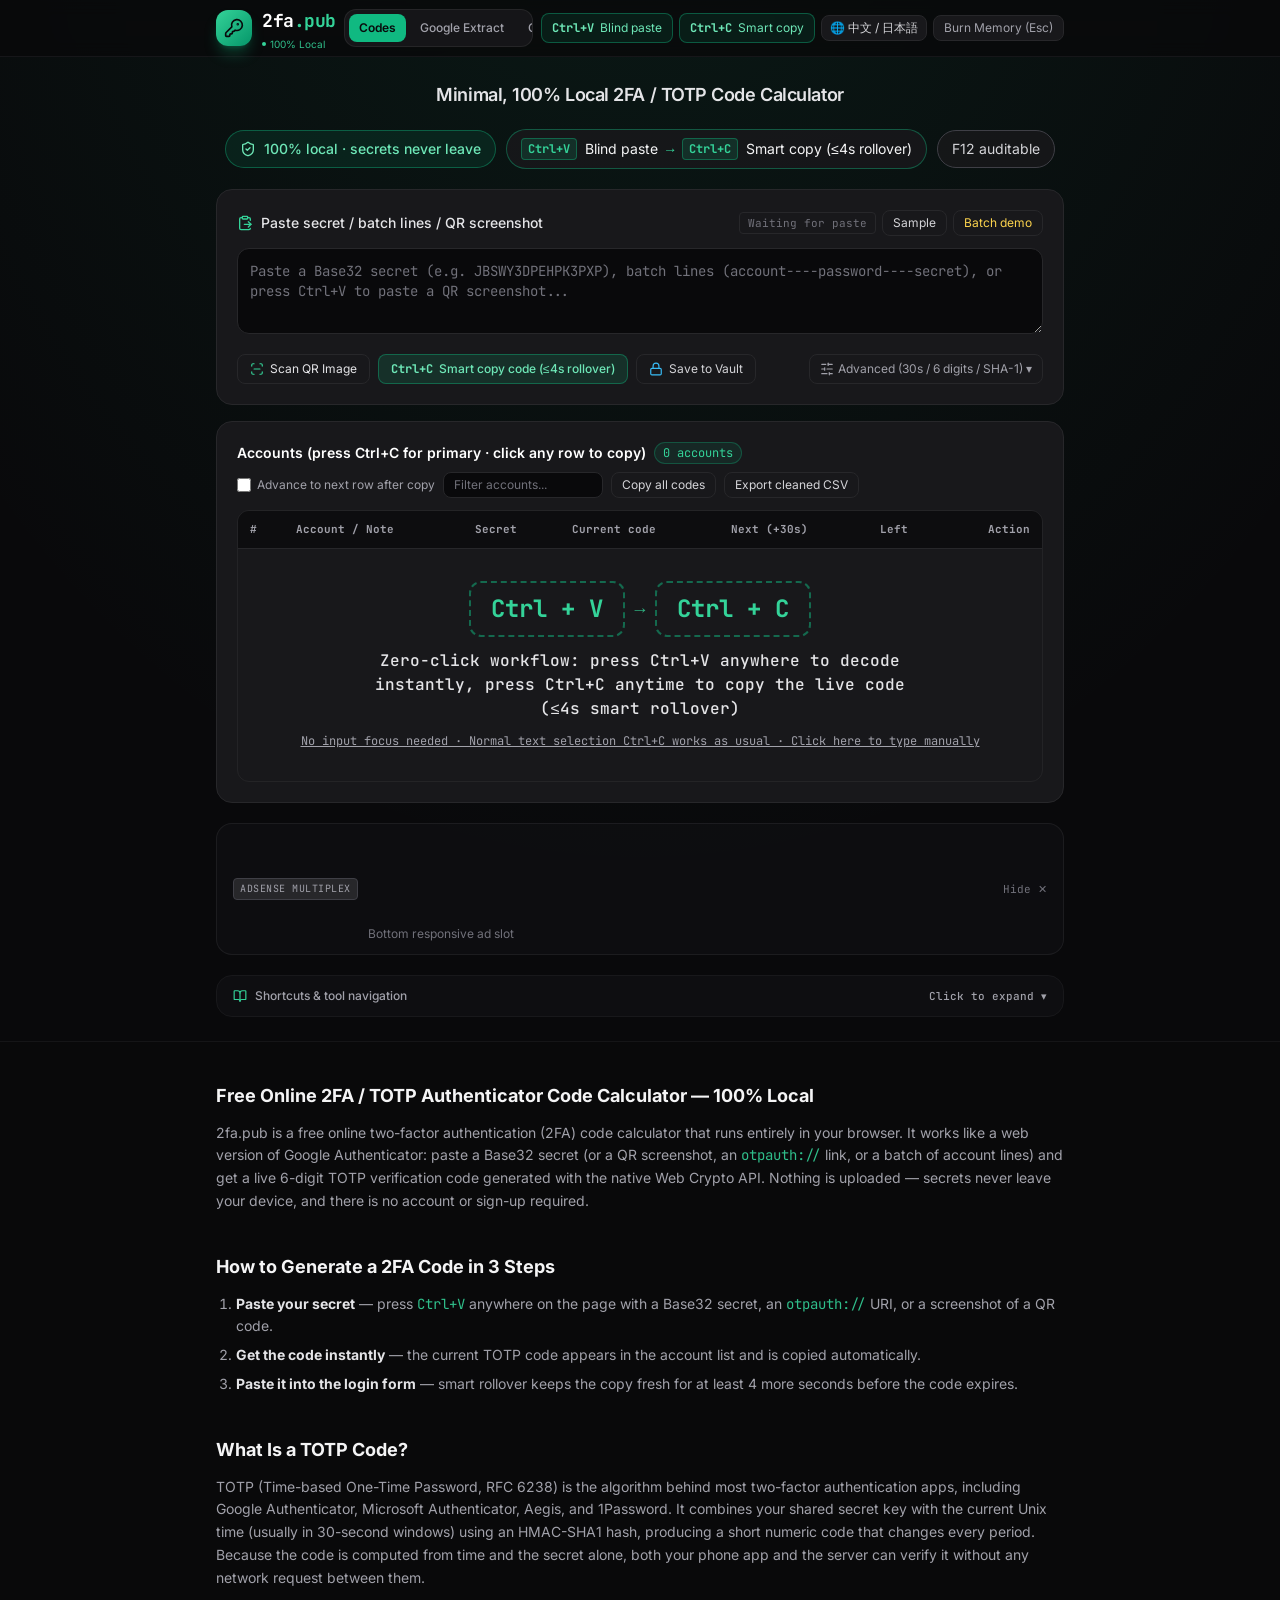
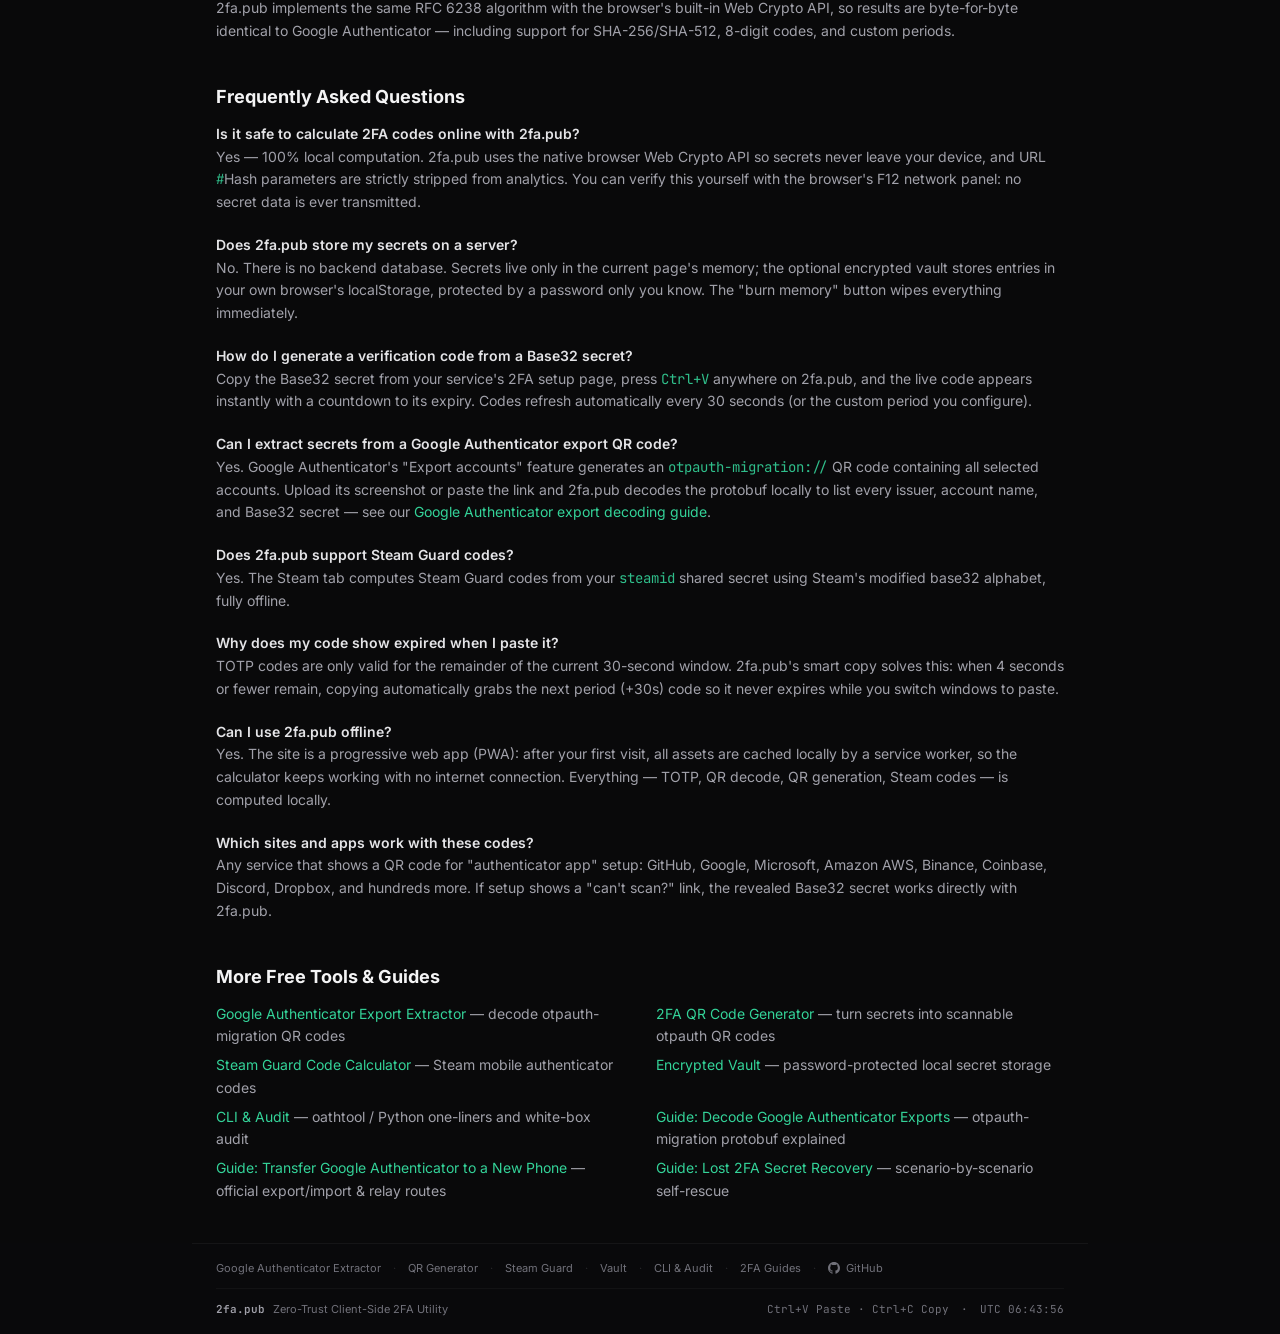
==== commit d5762e5a: "Add MIT license, trilingual README, and GitHub link on site - LICENSE: MIT + third-party component n" ====
--- a/index.html
+++ b/index.html
@@ -808,6 +808,10 @@
       <a href="/cli" class="hover:text-emerald-400 transition-colors">CLI &amp; Audit</a>
       <span class="text-zinc-800">·</span>
       <a href="/guides/google-authenticator-export" class="hover:text-emerald-400 transition-colors">2FA Guides</a>
+      <span class="text-zinc-800">·</span>
+      <a href="https://github.com/yizheshen26-gif/2fa.pub" target="_blank" rel="noopener" class="hover:text-emerald-400 transition-colors inline-flex items-center gap-1.5" title="2fa.pub on GitHub (MIT)">
+        <svg width="12" height="12" viewBox="0 0 16 16" fill="currentColor" aria-hidden="true"><path d="M8 0C3.58 0 0 3.58 0 8c0 3.54 2.29 6.53 5.47 7.59.4.07.55-.17.55-.38 0-.19-.01-.82-.01-1.49-2.01.37-2.53-.49-2.69-.94-.09-.23-.48-.94-.82-1.13-.28-.15-.68-.52-.01-.53.63-.01 1.08.58 1.23.82.72 1.21 1.87.87 2.33.66.07-.52.28-.87.51-1.07-1.78-.2-3.64-.89-3.64-3.95 0-.87.31-1.59.82-2.15-.08-.2-.36-1.02.08-2.12 0 0 .67-.21 2.2.82.64-.18 1.32-.27 2-.27s1.36.09 2 .27c1.53-1.04 2.2-.82 2.2-.82.44 1.1.16 1.92.08 2.12.51.56.82 1.27.82 2.15 0 3.07-1.87 3.75-3.65 3.95.29.25.54.73.54 1.48 0 1.07-.01 1.93-.01 2.2 0 .21.15.46.55.38A8.01 8.01 0 0 0 16 8c0-4.42-3.58-8-8-8Z"/></svg>GitHub
+      </a>
     </nav>
     <div class="flex flex-wrap items-center justify-between gap-2">
       <div class="flex items-center gap-2">
